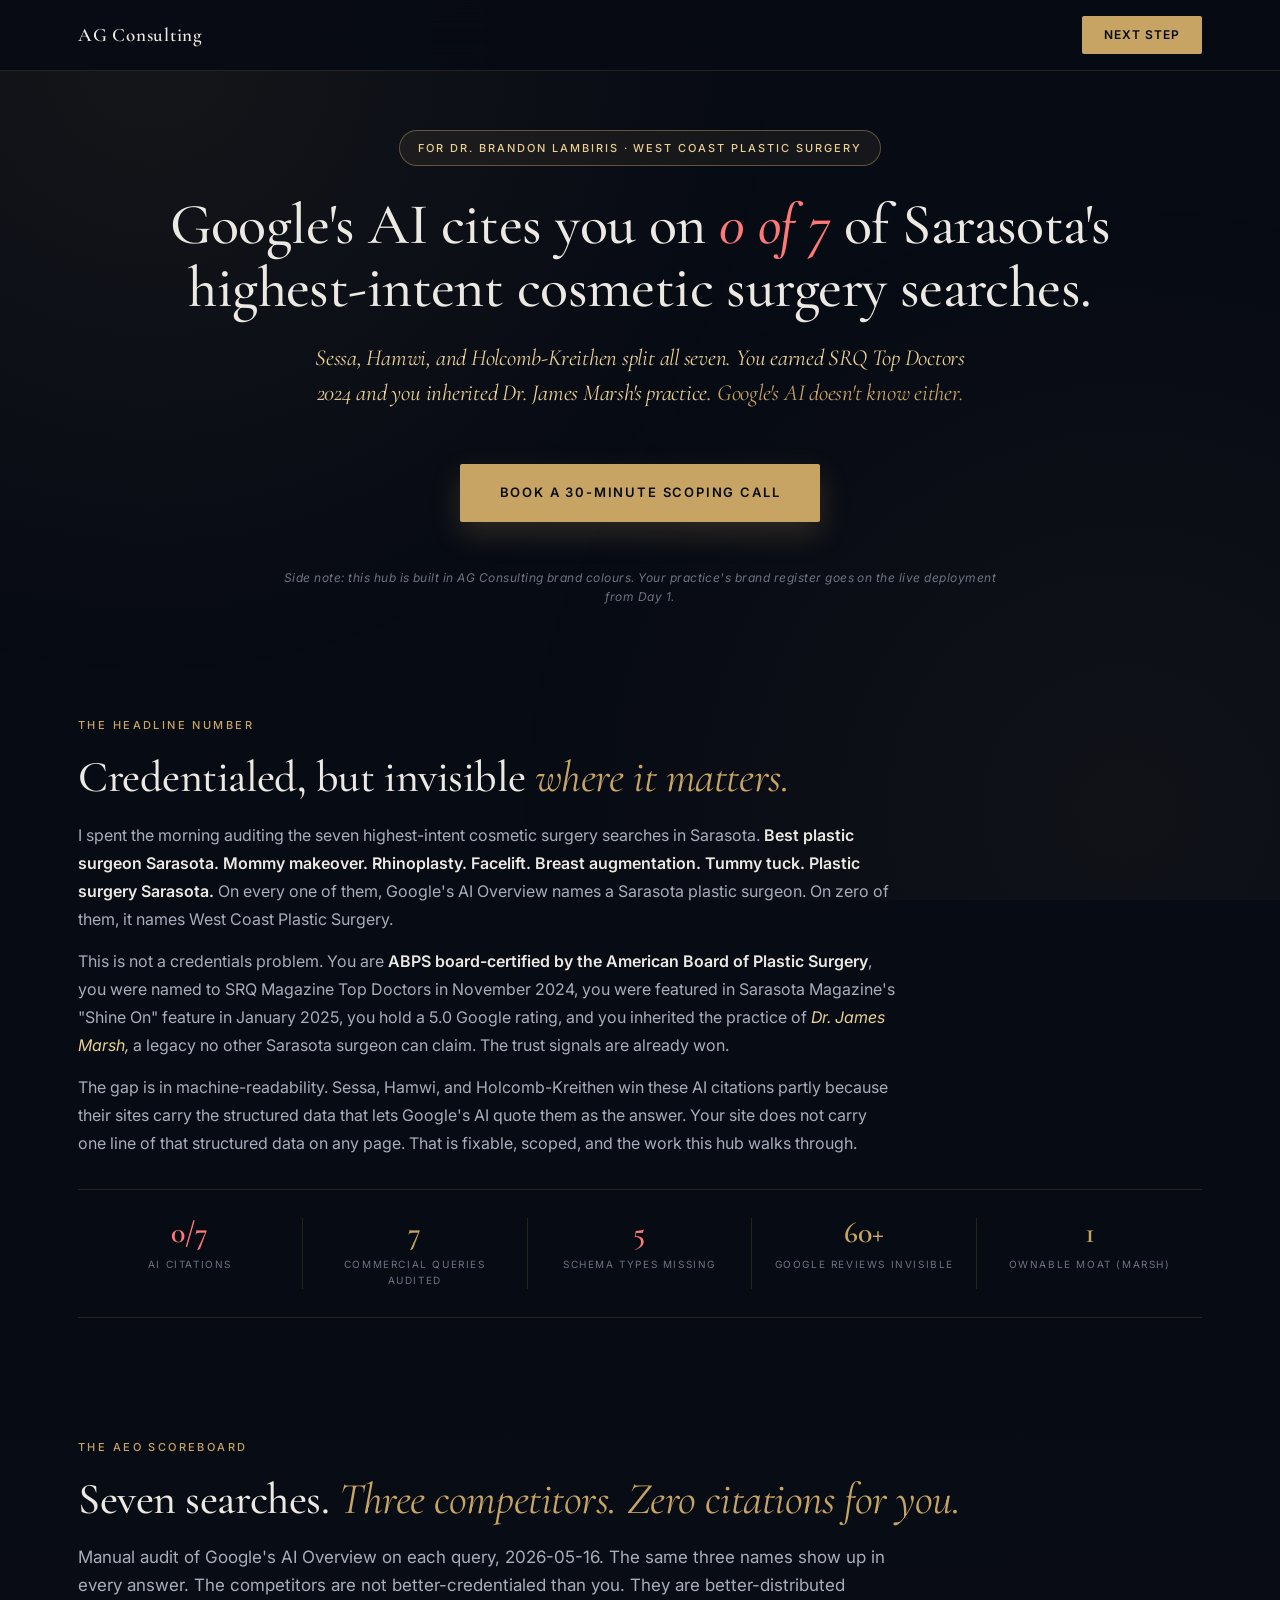
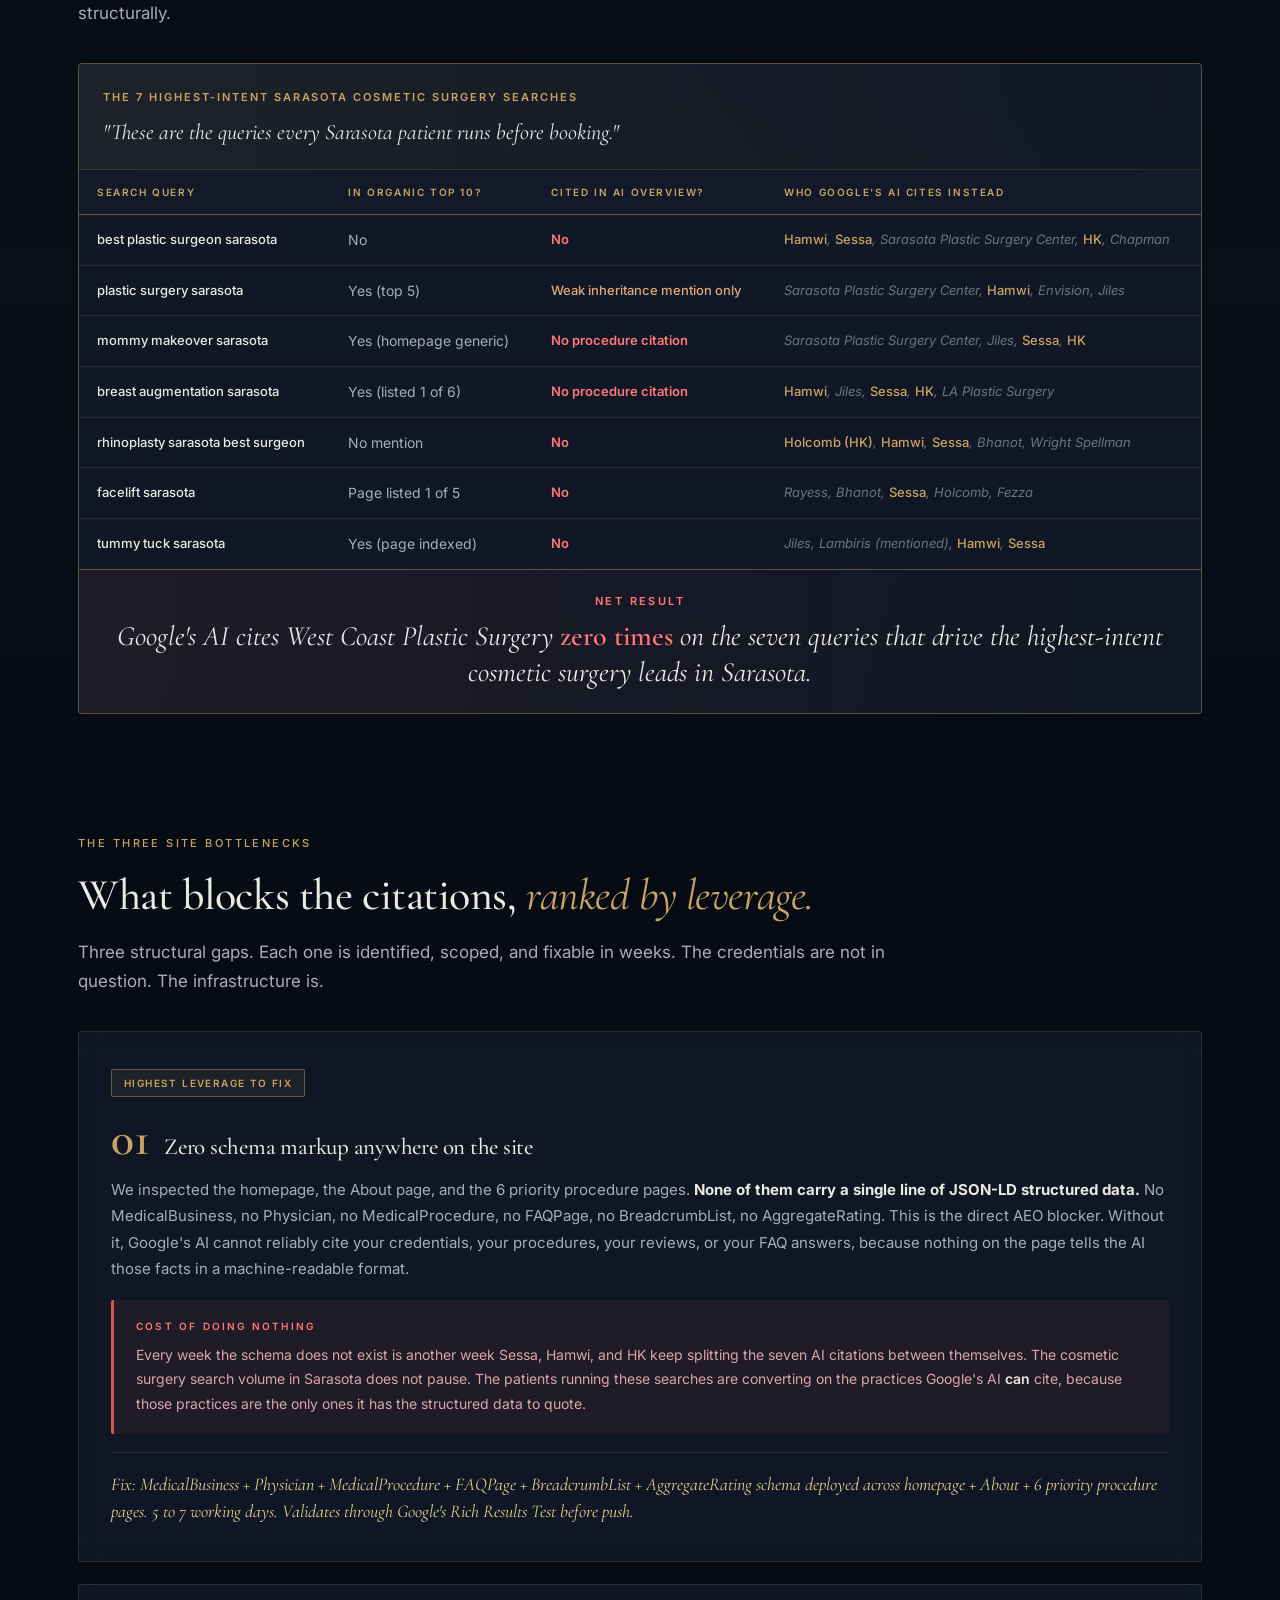
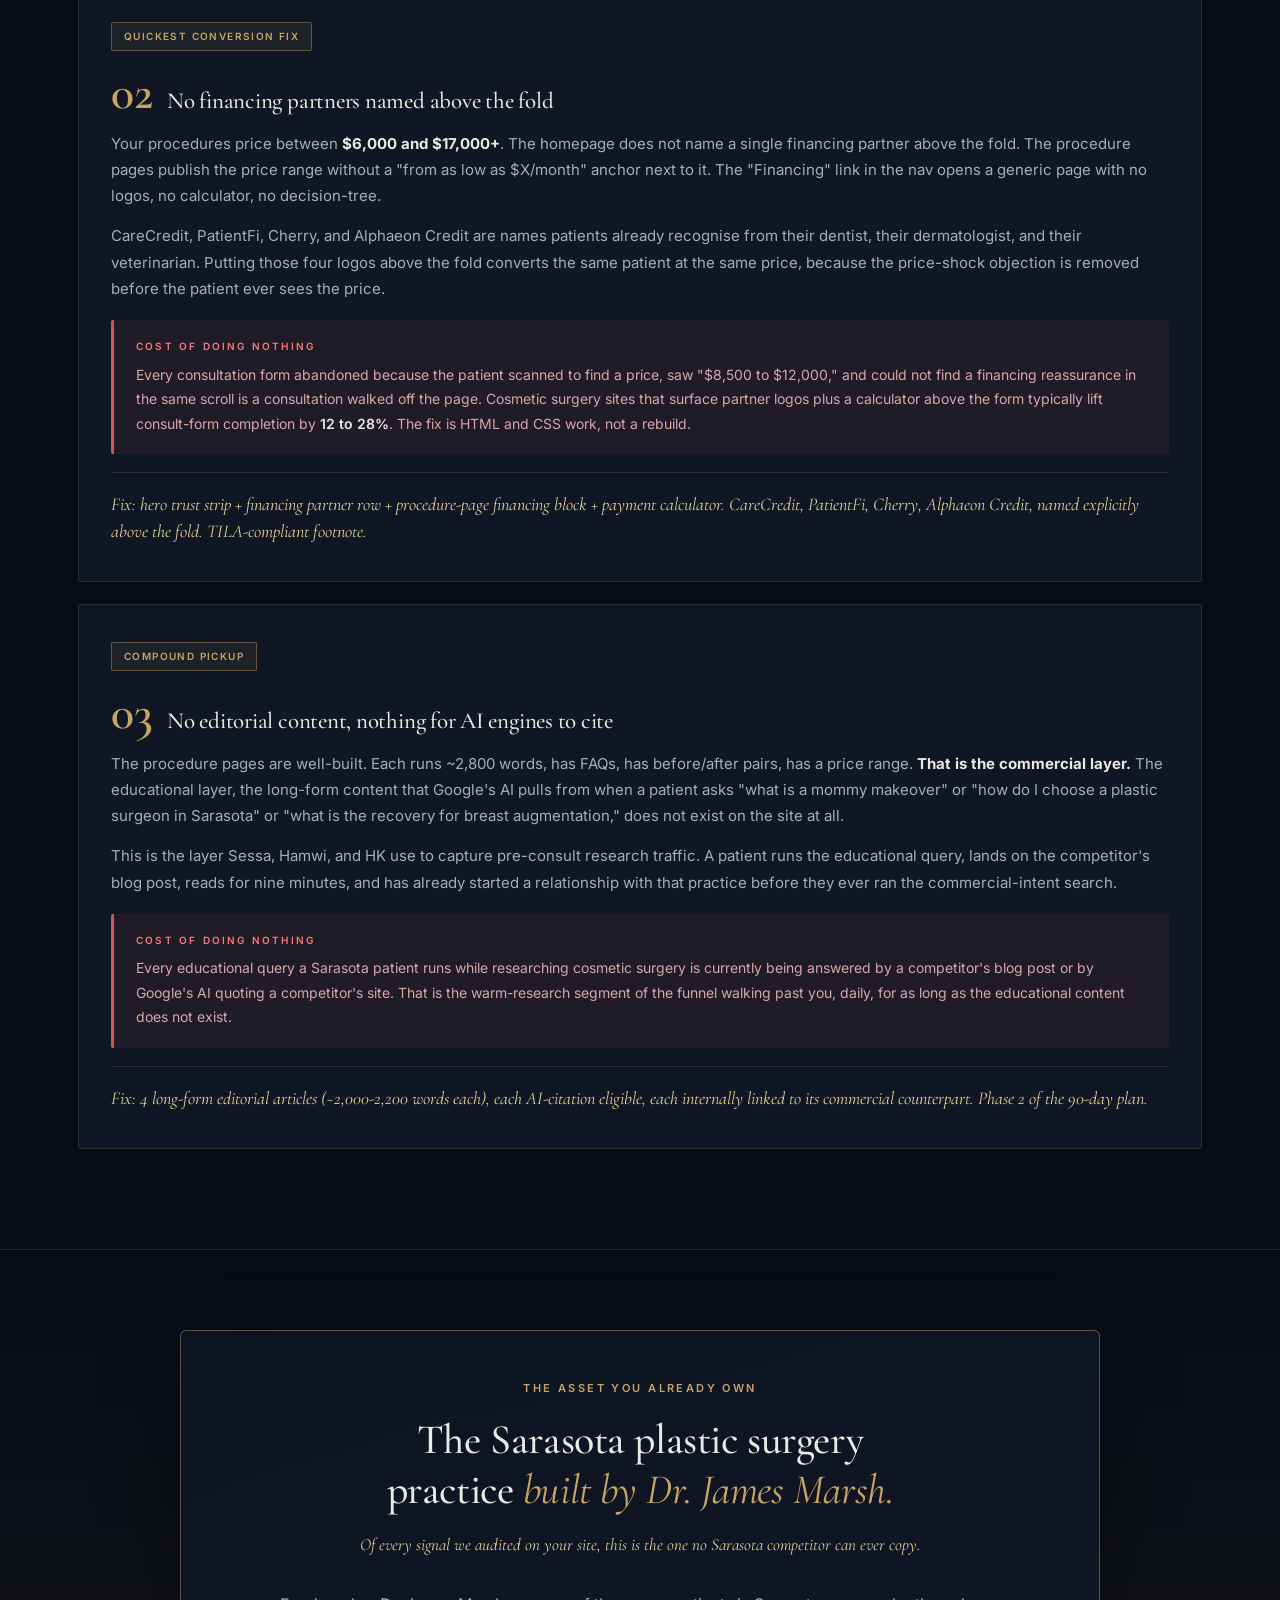
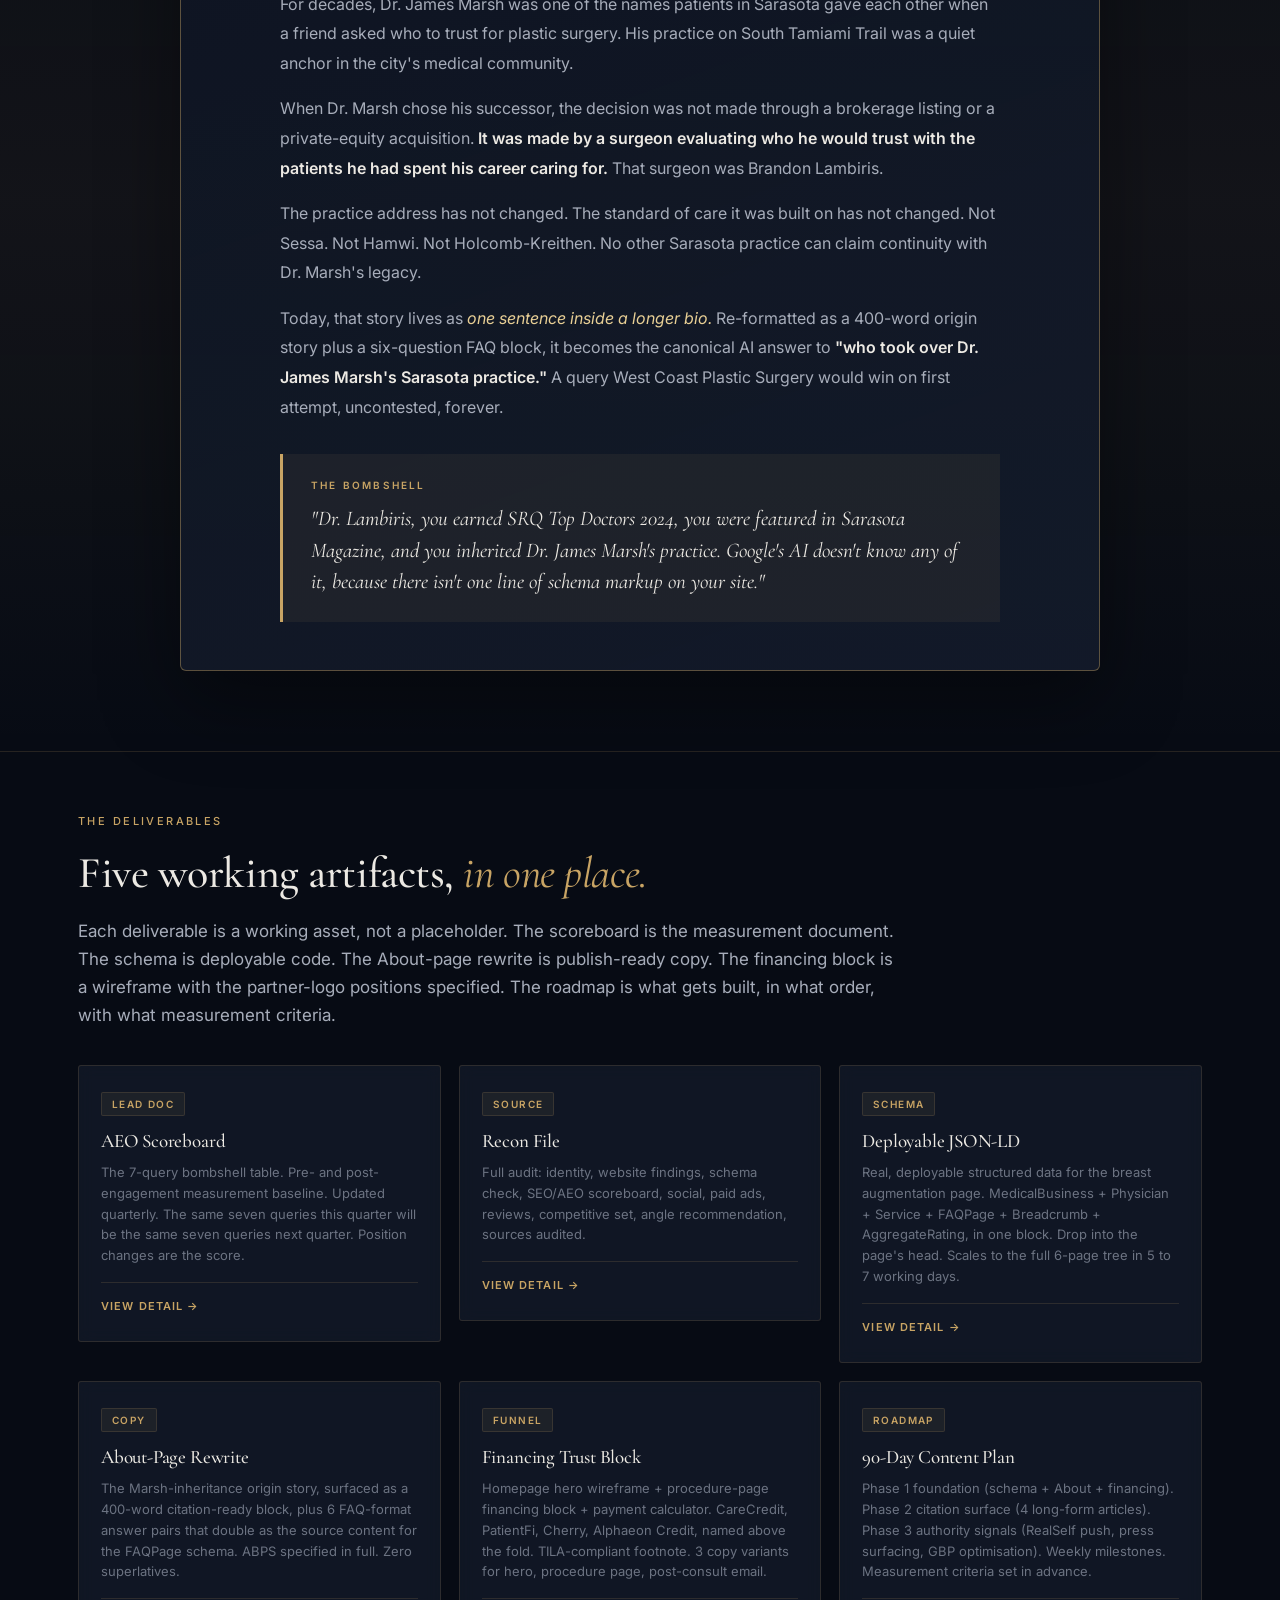
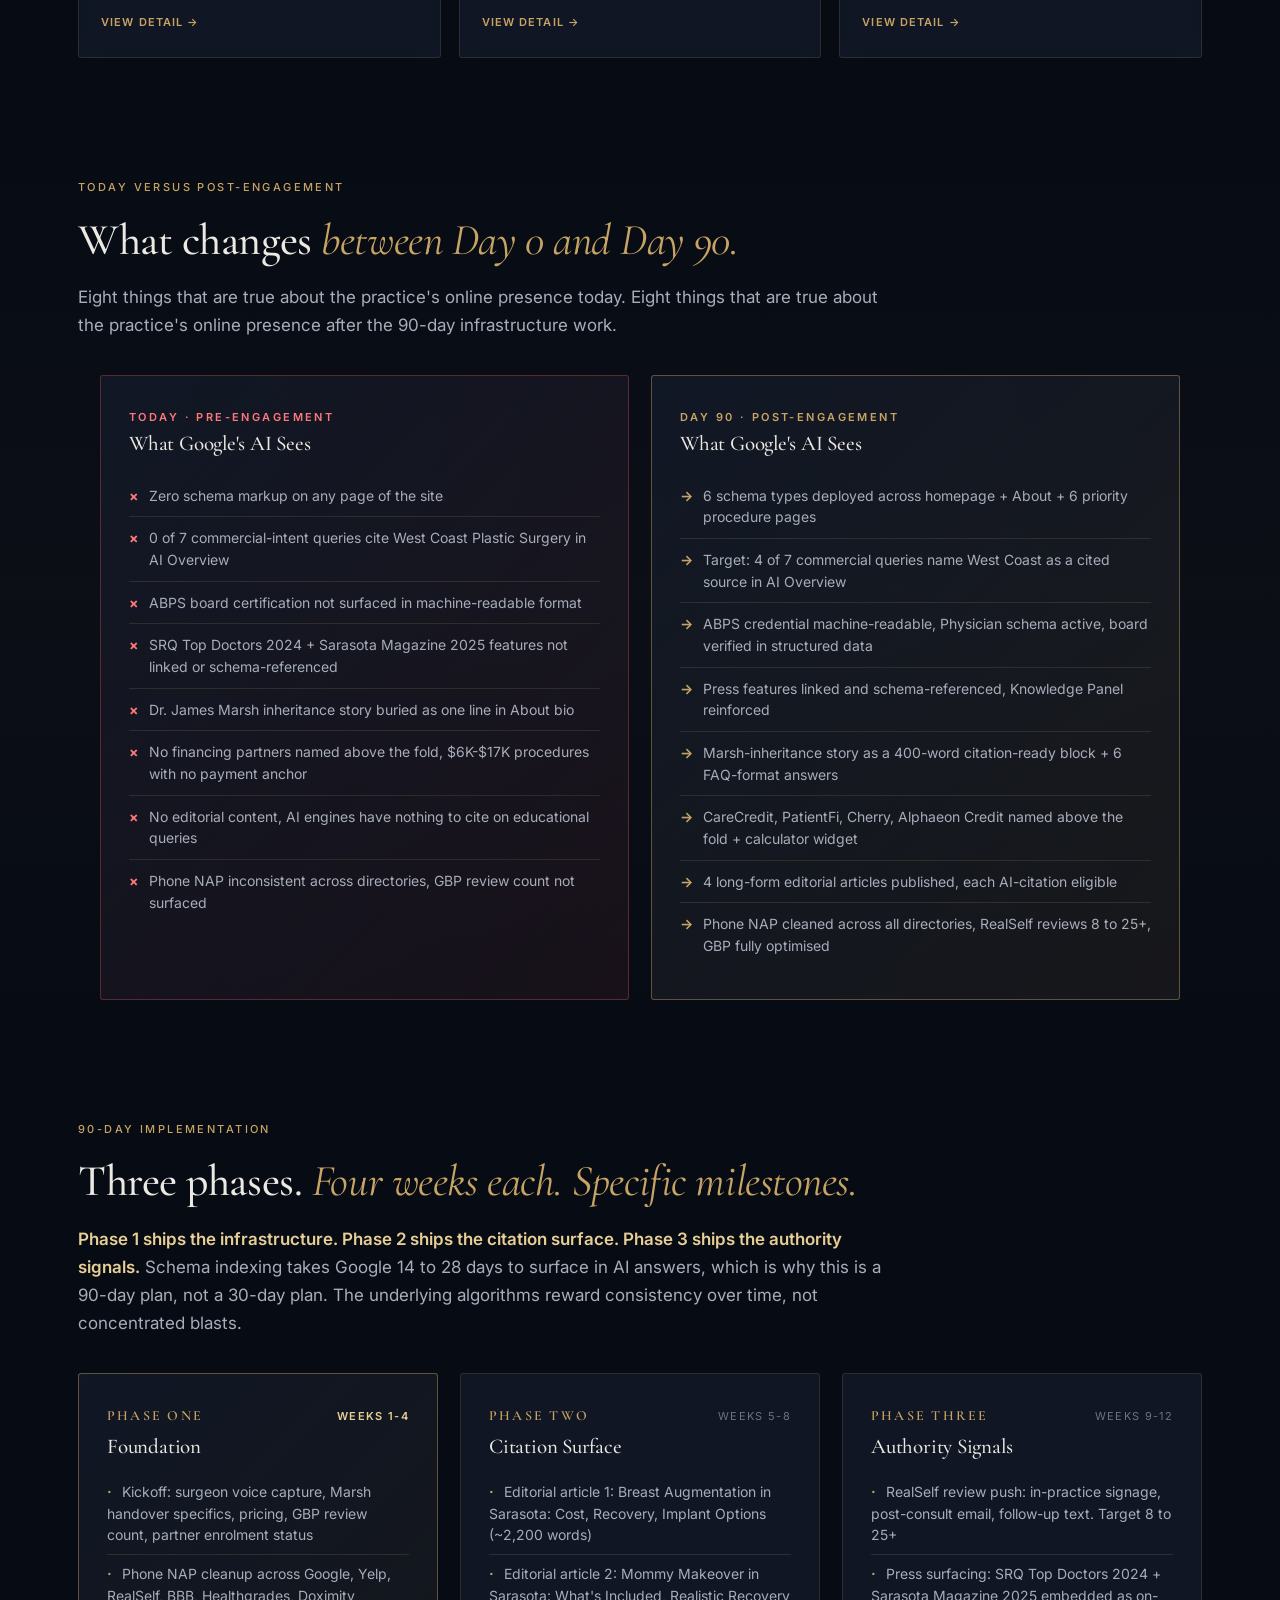
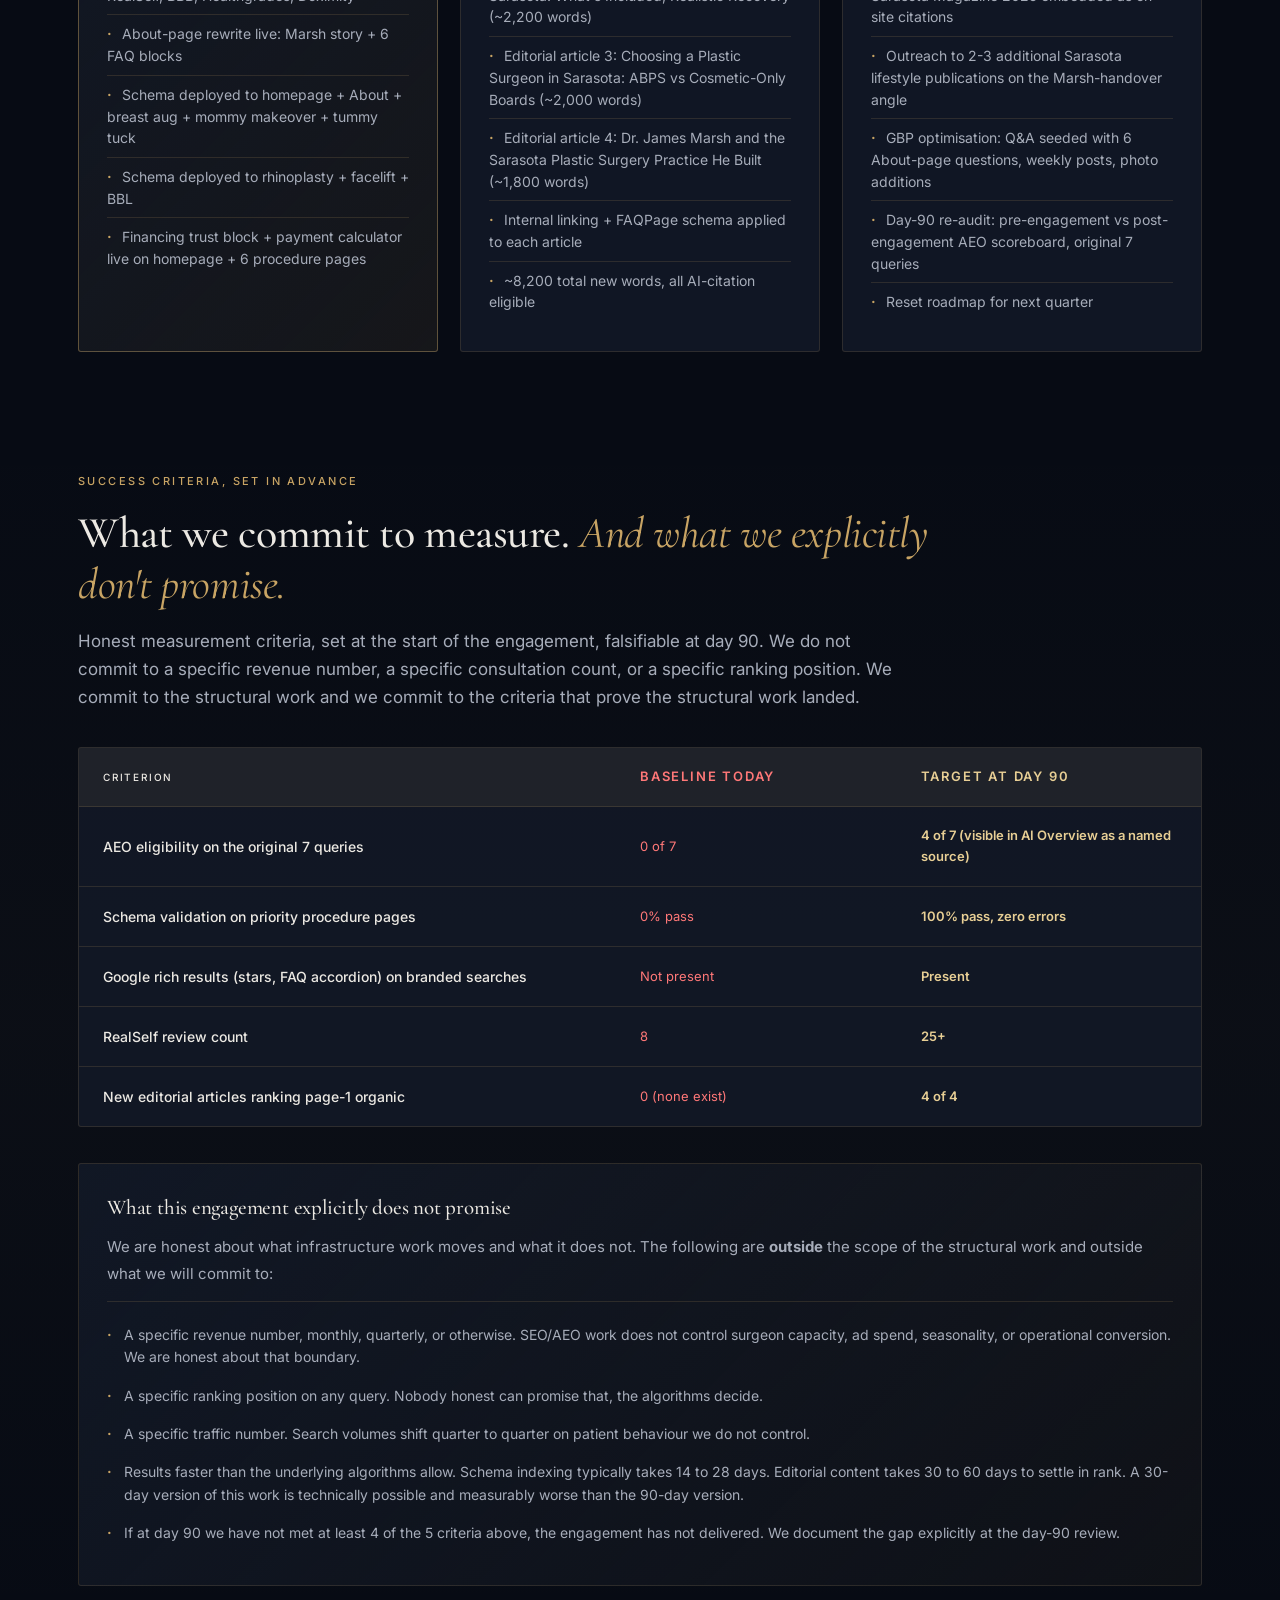
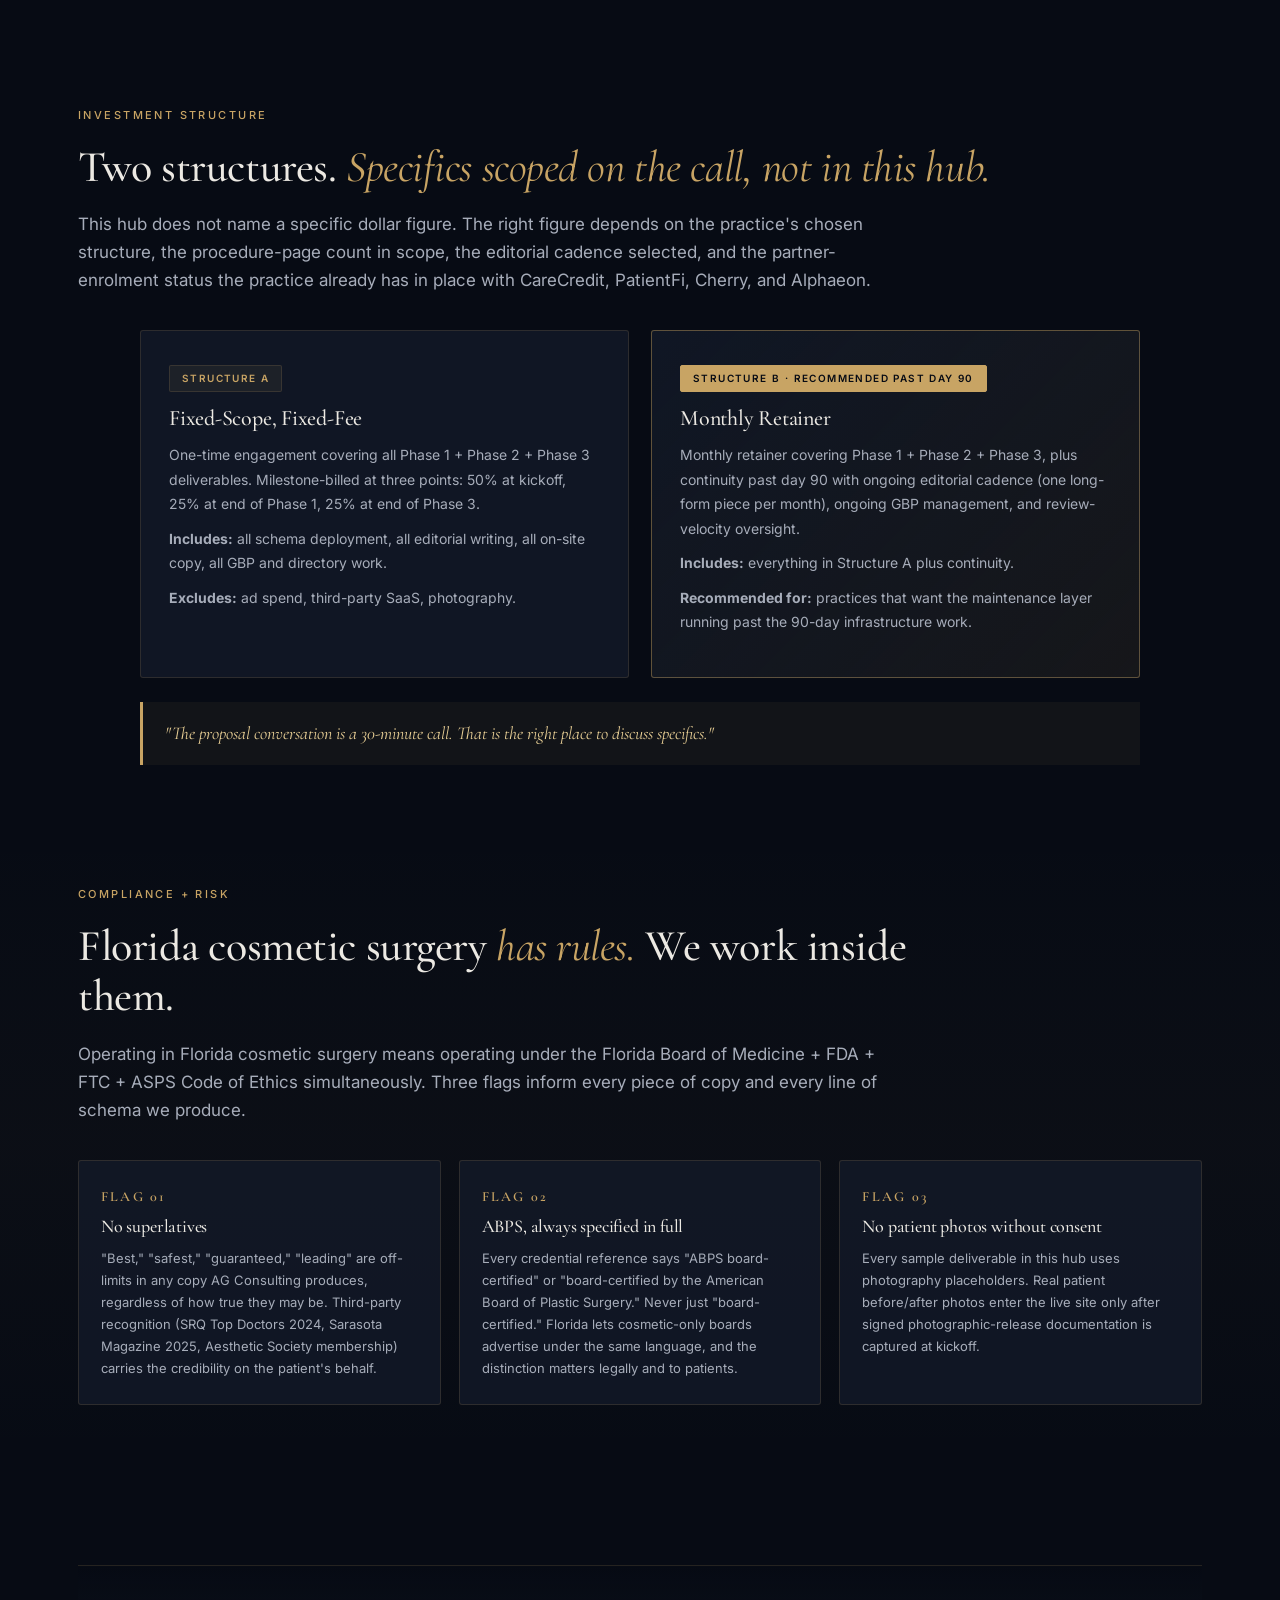
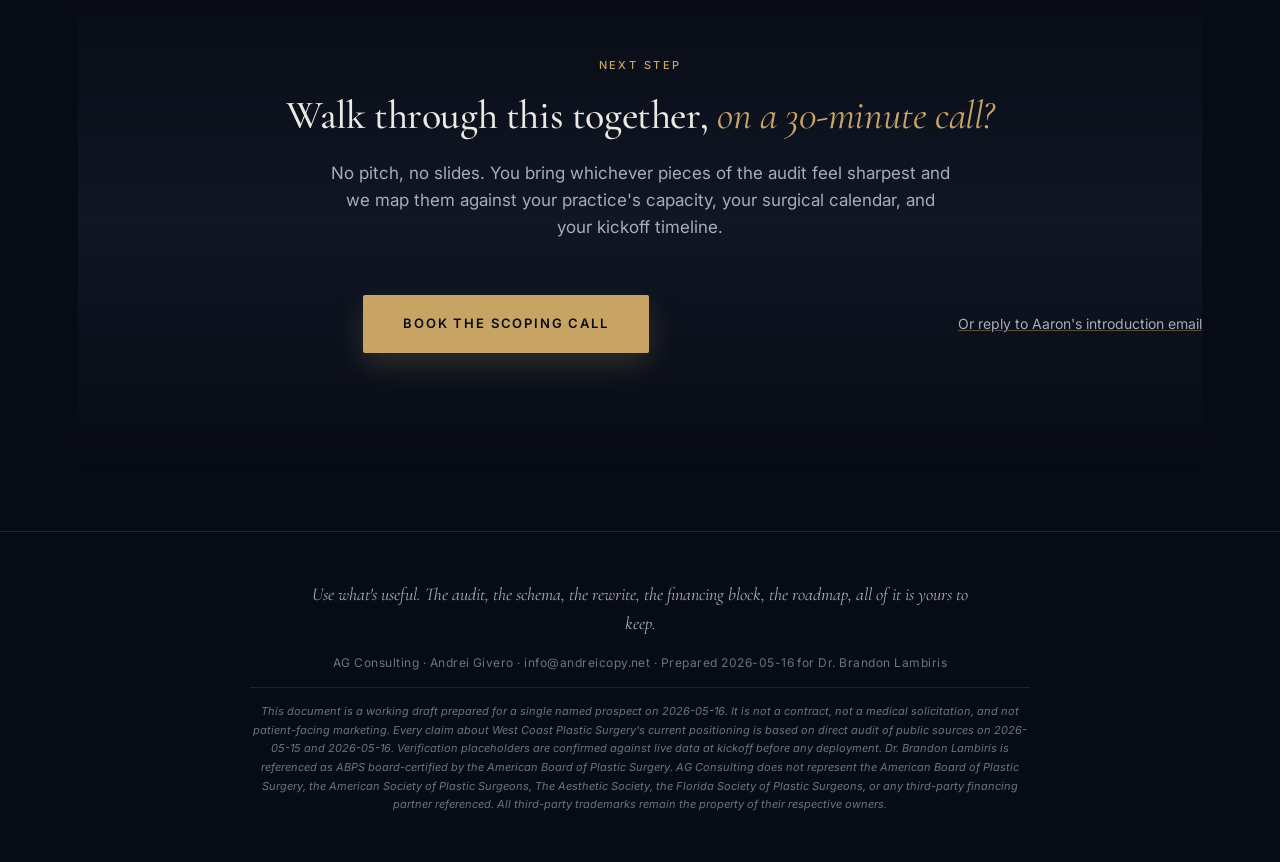
==== index.html @ 8f383182 "Deploy hub + docs + proof" ====
<!DOCTYPE html>
<html lang="en">
<head>
<meta charset="UTF-8">
<meta name="viewport" content="width=device-width, initial-scale=1.0">
<title>For Dr. Brandon Lambiris · West Coast Plastic Surgery · AEO Audit + 90-Day Plan · AG Consulting</title>
<meta name="description" content="Built for Dr. Brandon Lambiris, ABPS board-certified plastic surgeon, Sarasota FL. AEO scoreboard, schema sample, About-page rewrite, financing trust block, 90-day roadmap.">
<meta name="robots" content="noindex">
<meta property="og:title" content="AEO Audit + 90-Day Plan · For Dr. Brandon Lambiris">
<meta property="og:description" content="0 of 7 AI citations on Sarasota's highest-intent cosmetic surgery searches. The Marsh inheritance moat. Schema markup, financing trust block, citation-ready About page.">
<meta property="og:type" content="website">
<meta property="og:url" content="https://andrei170.github.io/west-coast-plastic-surgery-hub/">
<meta name="twitter:card" content="summary_large_image">
<link rel="icon" type="image/svg+xml" href="favicon.svg">
<script defer data-domain="andrei170.github.io" src="https://plausible.io/js/script.js"></script>
<link rel="preconnect" href="https://fonts.googleapis.com">
<link rel="preconnect" href="https://fonts.gstatic.com" crossorigin>
<link href="https://fonts.googleapis.com/css2?family=Cormorant+Garamond:wght@400;500;600;700&family=Inter:wght@300;400;500;600;700&display=swap" rel="stylesheet">
<style>
  *{margin:0;padding:0;box-sizing:border-box}
  :root{--bg-deep:#070b14;--bg-elev:#0e1422;--bg-card:rgba(20,28,44,0.7);--gold:#c8a464;--gold-bright:#e8cf95;--text-primary:#ece9e3;--text-secondary:#a7adba;--text-muted:#6c7382;--border:rgba(200,164,100,0.16);--border-strong:rgba(200,164,100,0.42);--accent-soft:rgba(200,164,100,0.08);--loss-red:#d65555;--loss-red-bright:#ff7878;--loss-soft:rgba(214,85,85,0.08);--loss-border:rgba(214,85,85,0.35);--win-green:#7ec495;--win-soft:rgba(126,196,149,0.07)}
  html{scroll-behavior:smooth}
  body{font-family:'Inter',-apple-system,sans-serif;background:var(--bg-deep);color:var(--text-primary);line-height:1.65;overflow-x:hidden}
  body::before{content:'';position:fixed;inset:0;background:radial-gradient(circle at 12% 6%,rgba(200,164,100,0.07),transparent 45%),radial-gradient(circle at 88% 90%,rgba(200,164,100,0.05),transparent 45%);pointer-events:none;z-index:0}
  .container{max-width:1180px;margin:0 auto;padding:0 28px;position:relative;z-index:1}
  .container-narrow{max-width:880px;margin:0 auto;padding:0 28px;position:relative;z-index:1}
  h1,h2,h3{font-family:'Cormorant Garamond',Georgia,serif;font-weight:500;letter-spacing:-0.01em;line-height:1.15}
  nav{position:fixed;top:0;left:0;right:0;padding:16px 0;background:rgba(7,11,20,0.88);backdrop-filter:blur(18px);border-bottom:1px solid var(--border);z-index:100}
  .nav-inner{display:flex;justify-content:space-between;align-items:center;max-width:1180px;margin:0 auto;padding:0 28px}
  .logo{font-family:'Cormorant Garamond',serif;font-size:19px;font-weight:600;letter-spacing:0.04em}
  .nav-cta{padding:9px 22px;background:var(--gold);color:var(--bg-deep);border-radius:2px;font-size:12px;font-weight:600;letter-spacing:0.08em;text-transform:uppercase;text-decoration:none;transition:all 0.3s ease}
  .nav-cta:hover{background:var(--gold-bright);transform:translateY(-1px)}
  .hero{padding:130px 0 50px;text-align:center}
  .eyebrow{display:inline-block;padding:8px 18px;background:var(--accent-soft);border:1px solid var(--border-strong);border-radius:100px;font-size:11px;font-weight:500;letter-spacing:0.18em;text-transform:uppercase;color:var(--gold-bright);margin-bottom:28px}
  .hero h1{font-size:clamp(34px,4.8vw,58px);line-height:1.08;margin-bottom:22px;color:var(--text-primary);max-width:980px;margin-left:auto;margin-right:auto;text-wrap:balance}
  .hero h1 strong{color:var(--loss-red-bright);font-weight:500;font-style:italic}
  .hero h2{font-size:clamp(18px,2.2vw,23px);font-weight:400;color:var(--gold-bright);margin-bottom:36px;font-style:italic;max-width:820px;margin-left:auto;margin-right:auto;text-wrap:balance;line-height:1.5}
  .hero h2 em{color:var(--gold);font-style:italic}
  .cta-primary{display:inline-block;margin:18px auto;padding:18px 40px;background:var(--gold);color:var(--bg-deep);border-radius:2px;font-size:13px;font-weight:600;letter-spacing:0.14em;text-transform:uppercase;text-decoration:none;transition:all 0.3s ease;box-shadow:0 12px 30px rgba(200,164,100,0.2)}
  .cta-primary:hover{background:var(--gold-bright);transform:translateY(-2px)}
  .brand-side-note{margin-top:28px;font-size:12px;color:var(--text-muted);font-style:italic;letter-spacing:0.04em;max-width:720px;margin-left:auto;margin-right:auto;line-height:1.6}
  section{padding:60px 0}
  .section-eyebrow{font-size:11px;font-weight:500;letter-spacing:0.22em;text-transform:uppercase;color:var(--gold);margin-bottom:18px}
  .section-title{font-size:clamp(28px,3.8vw,44px);margin-bottom:18px;max-width:920px}
  .section-title em{color:var(--gold);font-style:italic;font-weight:400}
  .section-sub{font-size:17px;color:var(--text-secondary);max-width:820px;margin-bottom:36px;line-height:1.65}
  .section-sub strong{color:var(--gold-bright);font-weight:600}
  .overview-prose p{font-size:16px;color:var(--text-secondary);max-width:820px;margin-bottom:14px;line-height:1.75}
  .overview-prose strong{color:var(--text-primary);font-weight:600}
  .overview-prose em{color:var(--gold-bright);font-style:italic}
  .stats-grid{display:grid;grid-template-columns:repeat(5,1fr);gap:0;border-top:1px solid var(--border);border-bottom:1px solid var(--border);padding:28px 0;margin-top:32px}
  .stat-item{text-align:center;padding:0 16px;border-right:1px solid var(--border)}
  .stat-item:last-child{border-right:0}
  .stat-num{font-family:'Cormorant Garamond',serif;font-size:30px;color:var(--gold);font-weight:600;line-height:1;margin-bottom:8px}
  .stat-num.loss{color:var(--loss-red-bright)}
  .stat-label{font-size:10px;letter-spacing:0.16em;text-transform:uppercase;color:var(--text-muted)}
  @media(max-width:880px){.stats-grid{grid-template-columns:repeat(2,1fr);gap:18px;border-bottom:0}.stat-item{border-right:0;border-bottom:1px solid var(--border);padding:16px 8px}.stat-num{font-size:26px}}
  .scoreboard-wrap{margin-top:36px;background:var(--bg-card);border:1px solid var(--border-strong);border-radius:4px;overflow:hidden}
  .scoreboard-wrap .sb-header{padding:18px 24px;background:linear-gradient(90deg,var(--accent-soft),transparent);border-bottom:1px solid var(--border)}
  .scoreboard-wrap .sb-header span{font-size:11px;letter-spacing:0.18em;text-transform:uppercase;color:var(--gold);font-weight:600}
  .scoreboard-wrap .sb-header .sb-headline{font-family:'Cormorant Garamond',serif;font-size:22px;color:var(--text-primary);margin-top:6px;font-style:italic}
  table.scoreboard{width:100%;border-collapse:collapse;font-size:14px}
  table.scoreboard th{background:rgba(20,28,44,0.6);padding:14px 18px;text-align:left;font-size:10px;font-weight:600;letter-spacing:0.16em;text-transform:uppercase;color:var(--gold);border-bottom:1px solid var(--border-strong)}
  table.scoreboard td{padding:14px 18px;border-bottom:1px solid var(--border);color:var(--text-secondary);vertical-align:top;line-height:1.55}
  table.scoreboard tr:last-child td{border-bottom:0}
  table.scoreboard tr:hover td{background:rgba(200,164,100,0.03)}
  table.scoreboard td.query{color:var(--text-primary);font-weight:500;font-family:'Inter',monospace;font-size:13px}
  table.scoreboard td.loss{color:var(--loss-red-bright);font-weight:600;font-size:13px}
  table.scoreboard td.weak{color:#e0a87a;font-weight:500;font-size:13px}
  table.scoreboard td.winners{color:var(--text-muted);font-style:italic;font-size:13px}
  table.scoreboard td.winners span{color:var(--gold);font-style:normal;font-weight:500}
  .scoreboard-net{padding:22px 24px;border-top:1px solid var(--border-strong);background:linear-gradient(90deg,var(--loss-soft),transparent);text-align:center}
  .scoreboard-net .net-label{display:block;font-size:11px;letter-spacing:0.22em;text-transform:uppercase;color:var(--loss-red-bright);font-weight:600;margin-bottom:8px}
  .scoreboard-net .net-headline{font-family:'Cormorant Garamond',serif;font-size:28px;color:var(--text-primary);font-style:italic;line-height:1.3}
  .scoreboard-net .net-headline strong{color:var(--loss-red-bright);font-weight:600;font-style:normal}
  @media(max-width:760px){table.scoreboard{font-size:12px}table.scoreboard th,table.scoreboard td{padding:10px 10px}}
  .bot-grid{display:grid;grid-template-columns:1fr;gap:22px;margin-top:32px}
  .bot-card{padding:36px 32px;background:var(--bg-card);border:1px solid var(--border);border-radius:3px;backdrop-filter:blur(12px)}
  .bot-card .impact-tag{display:inline-block;padding:5px 12px;background:var(--accent-soft);border:1px solid var(--border-strong);border-radius:2px;font-size:10px;font-weight:600;letter-spacing:0.14em;text-transform:uppercase;color:var(--gold);margin-bottom:18px}
  .bot-card .num{font-family:'Cormorant Garamond',serif;font-size:48px;color:var(--gold);font-weight:600;line-height:1;display:inline-block;margin-right:14px;vertical-align:baseline}
  .bot-card h3{font-size:23px;color:var(--text-primary);display:inline-block;vertical-align:baseline;max-width:calc(100% - 70px)}
  .bot-card p{color:var(--text-secondary);font-size:15px;line-height:1.75;margin-top:14px;margin-bottom:14px}
  .bot-card p strong{color:var(--text-primary)}
  .bot-card p em{color:var(--gold-bright);font-style:italic}
  .cost-callout{margin-top:18px;padding:18px 22px;background:var(--loss-soft);border-left:3px solid var(--loss-red);border-radius:2px;line-height:1.65}
  .cost-callout .cost-label{display:block;font-size:10px;letter-spacing:0.22em;text-transform:uppercase;color:var(--loss-red-bright);margin-bottom:8px;font-weight:600}
  .cost-callout p{color:#d8a8a8;font-size:14px;margin:0;line-height:1.75}
  .cost-callout strong{color:var(--loss-red-bright);font-weight:600}
  .bot-card .impact{margin-top:18px;padding-top:18px;border-top:1px solid var(--border);font-family:'Cormorant Garamond',serif;font-size:18px;color:var(--gold-bright);font-style:italic;line-height:1.5}
  .moat-section{padding:80px 0;background:linear-gradient(180deg,transparent,rgba(200,164,100,0.04) 30%,rgba(200,164,100,0.06) 50%,rgba(200,164,100,0.04) 70%,transparent);border-top:1px solid var(--border);border-bottom:1px solid var(--border);margin-top:40px}
  .moat-frame{max-width:920px;margin:0 auto;padding:48px 44px;background:linear-gradient(160deg,rgba(14,20,34,0.92),rgba(20,28,44,0.85));border:1px solid var(--border-strong);border-radius:6px;box-shadow:0 30px 80px rgba(0,0,0,0.4);text-align:center}
  .moat-frame .moat-eyebrow{font-size:11px;letter-spacing:0.22em;text-transform:uppercase;color:var(--gold);font-weight:600;margin-bottom:18px}
  .moat-frame h2{font-size:clamp(28px,4vw,42px);color:var(--text-primary);line-height:1.18;margin-bottom:18px;text-wrap:balance}
  .moat-frame h2 em{color:var(--gold);font-style:italic;font-weight:400}
  .moat-frame .moat-sub{font-size:17px;color:var(--gold-bright);font-style:italic;font-family:'Cormorant Garamond',serif;line-height:1.5;margin-bottom:32px;max-width:680px;margin-left:auto;margin-right:auto}
  .moat-frame .moat-body{text-align:left;max-width:720px;margin:0 auto}
  .moat-frame .moat-body p{color:var(--text-secondary);font-size:16px;line-height:1.85;margin-bottom:16px}
  .moat-frame .moat-body p strong{color:var(--text-primary);font-weight:600}
  .moat-frame .moat-body p em{color:var(--gold-bright);font-style:italic}
  .moat-quote{margin-top:32px;padding:24px 28px;background:rgba(200,164,100,0.07);border-left:3px solid var(--gold);text-align:left;font-family:'Cormorant Garamond',serif;font-size:21px;color:var(--text-primary);font-style:italic;line-height:1.5;max-width:720px;margin-left:auto;margin-right:auto}
  .moat-quote .quote-label{display:block;font-family:'Inter',sans-serif;font-size:10px;letter-spacing:0.22em;text-transform:uppercase;color:var(--gold);font-weight:600;font-style:normal;margin-bottom:10px}
  .deliverables-grid{display:grid;grid-template-columns:repeat(3,1fr);gap:18px;margin-top:32px;align-items:start;grid-auto-rows:min-content}
  @media(max-width:900px){.deliverables-grid{grid-template-columns:repeat(2,1fr)}}
  @media(max-width:600px){.deliverables-grid{grid-template-columns:1fr}}
  .del-card{padding:26px 22px;background:var(--bg-card);border:1px solid var(--border);border-radius:3px;backdrop-filter:blur(8px);transition:all 0.3s ease;display:flex;flex-direction:column}
  .del-card:hover{border-color:var(--border-strong);transform:translateY(-2px)}
  .del-card .tag{display:inline-block;padding:3px 10px;background:var(--accent-soft);border:1px solid var(--border);border-radius:2px;font-size:10px;font-weight:600;letter-spacing:0.14em;text-transform:uppercase;color:var(--gold);margin-bottom:14px;align-self:flex-start}
  .del-card h3{font-size:19px;margin-bottom:10px;color:var(--text-primary);font-weight:500}
  .del-card p{color:var(--text-muted);font-size:13px;line-height:1.6;margin-bottom:16px;flex-grow:1}
  .del-card a{color:var(--gold);font-size:11px;font-weight:600;letter-spacing:0.1em;text-transform:uppercase;text-decoration:none;border-top:1px solid var(--border);padding-top:14px;margin-top:auto}
  .del-card a:hover{color:var(--gold-bright)}
  .comparison-grid{display:grid;grid-template-columns:1fr 1fr;gap:22px;margin-top:32px;max-width:1080px;margin-left:auto;margin-right:auto}
  @media(max-width:760px){.comparison-grid{grid-template-columns:1fr}}
  .comp-col{padding:32px 28px;background:var(--bg-card);border:1px solid var(--border);border-radius:3px}
  .comp-col.now{border-color:var(--loss-border);background:linear-gradient(135deg,var(--bg-card),var(--loss-soft))}
  .comp-col.future{border-color:var(--border-strong);background:linear-gradient(135deg,var(--bg-card),var(--accent-soft))}
  .comp-col .comp-label{display:block;font-size:11px;letter-spacing:0.22em;text-transform:uppercase;color:var(--gold);margin-bottom:6px;font-weight:600}
  .comp-col.now .comp-label{color:var(--loss-red-bright)}
  .comp-col h3{font-size:21px;margin-bottom:18px;color:var(--text-primary)}
  .comp-col ul{list-style:none;padding:0;margin:0}
  .comp-col li{padding:10px 0;color:var(--text-secondary);font-size:14px;border-bottom:1px solid var(--border);line-height:1.55;display:flex;gap:10px}
  .comp-col li:last-child{border-bottom:0}
  .comp-col.now li::before{content:"\00D7";color:var(--loss-red-bright);font-weight:bold;flex-shrink:0}
  .comp-col.future li::before{content:"\2192";color:var(--gold);font-weight:bold;flex-shrink:0}
  .phases-grid{display:grid;grid-template-columns:repeat(3,1fr);gap:22px;margin-top:32px}
  @media(max-width:880px){.phases-grid{grid-template-columns:1fr}}
  .phase-card{padding:30px 28px;background:var(--bg-card);border:1px solid var(--border);border-radius:3px;display:flex;flex-direction:column}
  .phase-card.first{border-color:var(--border-strong);background:linear-gradient(135deg,var(--bg-card),var(--accent-soft))}
  .phase-card .phase-meta{display:flex;justify-content:space-between;align-items:baseline;margin-bottom:8px}
  .phase-card .phase-name{font-family:'Cormorant Garamond',serif;font-size:14px;color:var(--gold);text-transform:uppercase;letter-spacing:0.16em;font-weight:600}
  .phase-card .phase-weeks{font-size:11px;color:var(--text-muted);letter-spacing:0.12em;text-transform:uppercase}
  .phase-card.first .phase-weeks{color:var(--gold-bright);font-weight:600}
  .phase-card h3{font-size:21px;margin-bottom:14px;color:var(--text-primary)}
  .phase-card ul{list-style:none;padding:0;margin:0;flex-grow:1}
  .phase-card li{padding:8px 0;color:var(--text-secondary);font-size:14px;border-bottom:1px solid var(--border);line-height:1.55}
  .phase-card li:last-child{border-bottom:0}
  .phase-card li::before{content:"\00B7";color:var(--gold);margin-right:10px;font-weight:bold}
  .success-grid{display:grid;grid-template-columns:1fr;gap:0;margin-top:32px;background:var(--bg-card);border:1px solid var(--border);border-radius:3px;overflow:hidden}
  .success-row{display:grid;grid-template-columns:2fr 1fr 1fr;gap:24px;padding:18px 24px;border-bottom:1px solid var(--border);align-items:center;font-size:14px}
  .success-row.header{background:var(--accent-soft);font-size:10px;font-weight:600;letter-spacing:0.18em;text-transform:uppercase;color:var(--gold)}
  .success-row:last-child{border-bottom:0}
  .success-row .crit{color:var(--text-primary);font-weight:500}
  .success-row .baseline{color:var(--loss-red-bright);font-size:13px}
  .success-row .target{color:var(--gold-bright);font-weight:600;font-size:13px}
  @media(max-width:760px){.success-row{grid-template-columns:1fr;gap:6px;padding:14px 18px}.success-row .crit{font-size:13px}.success-row.header{display:none}}
  .integrity-block{margin-top:36px;padding:32px 28px;background:linear-gradient(135deg,var(--bg-card),rgba(200,164,100,0.04));border:1px solid var(--border);border-radius:3px}
  .integrity-block h3{font-size:21px;margin-bottom:14px;color:var(--text-primary)}
  .integrity-block p{color:var(--text-secondary);font-size:15px;line-height:1.75;margin-bottom:12px}
  .integrity-block ul{list-style:none;padding:0;margin:14px 0 0;border-top:1px solid var(--border);padding-top:14px}
  .integrity-block li{padding:8px 0;color:var(--text-secondary);font-size:14px;line-height:1.6;display:flex;gap:12px}
  .integrity-block li::before{content:"\00B7";color:var(--gold);font-weight:bold;flex-shrink:0}
  .invest-grid{display:grid;grid-template-columns:1fr 1fr;gap:22px;margin-top:32px;max-width:1000px;margin-left:auto;margin-right:auto}
  @media(max-width:760px){.invest-grid{grid-template-columns:1fr}}
  .invest-card{padding:32px 28px;background:var(--bg-card);border:1px solid var(--border);border-radius:3px}
  .invest-card.recommended{border-color:var(--border-strong);background:linear-gradient(135deg,var(--bg-card),var(--accent-soft))}
  .invest-card .invest-tag{display:inline-block;padding:4px 12px;background:var(--accent-soft);border:1px solid var(--border);border-radius:2px;font-size:10px;font-weight:600;letter-spacing:0.14em;text-transform:uppercase;color:var(--gold);margin-bottom:14px}
  .invest-card.recommended .invest-tag{background:var(--gold);color:var(--bg-deep);border-color:var(--gold)}
  .invest-card h3{font-size:22px;margin-bottom:12px;color:var(--text-primary)}
  .invest-card p{color:var(--text-secondary);font-size:14px;line-height:1.75;margin-bottom:10px}
  .invest-defer{margin-top:24px;padding:18px 22px;background:rgba(200,164,100,0.06);border-left:3px solid var(--gold);font-size:14px;color:var(--gold-bright);font-style:italic;font-family:'Cormorant Garamond',serif;font-size:18px;line-height:1.5;max-width:1000px;margin-left:auto;margin-right:auto;margin-top:24px}
  .compliance-grid{display:grid;grid-template-columns:repeat(3,1fr);gap:18px;margin-top:32px}
  @media(max-width:760px){.compliance-grid{grid-template-columns:1fr}}
  .comp-card{padding:24px 22px;background:var(--bg-card);border:1px solid var(--border);border-radius:3px}
  .comp-card .comp-num{font-family:'Cormorant Garamond',serif;font-size:14px;color:var(--gold);text-transform:uppercase;letter-spacing:0.16em;font-weight:600;margin-bottom:8px}
  .comp-card h3{font-size:18px;margin-bottom:10px;color:var(--text-primary)}
  .comp-card p{color:var(--text-secondary);font-size:13px;line-height:1.7}
  .cta-section{text-align:center;padding:90px 0 100px;background:linear-gradient(180deg,transparent,rgba(20,28,44,0.7),transparent);margin-top:40px;border-top:1px solid var(--border)}
  .cta-section h2{margin-bottom:22px;max-width:780px;margin-left:auto;margin-right:auto;font-size:clamp(28px,3.6vw,40px)}
  .cta-section h2 em{color:var(--gold);font-style:italic;font-weight:400}
  .cta-section p{color:var(--text-secondary);font-size:17px;max-width:620px;margin:0 auto 36px;line-height:1.6}
  .cta-buttons{display:flex;justify-content:center;gap:24px;flex-wrap:wrap;align-items:center}
  .cta-secondary-link{color:var(--text-secondary);font-size:14px;text-decoration:underline;text-decoration-color:var(--border-strong)}
  .cta-secondary-link:hover{color:var(--gold)}
  footer{padding:48px 0;border-top:1px solid var(--border);text-align:center;color:var(--text-muted);font-size:13px}
  footer .signoff{font-family:'Cormorant Garamond',serif;font-size:18px;font-style:italic;color:var(--text-secondary);margin-bottom:14px;max-width:680px;margin-left:auto;margin-right:auto}
  footer .meta{font-size:12px;color:var(--text-muted);letter-spacing:0.04em;margin-bottom:14px}
  footer .disclaimer{font-size:11px;color:var(--text-muted);font-style:italic;max-width:780px;margin:14px auto 0;line-height:1.7;padding-top:14px;border-top:1px solid var(--border)}
</style>
</head>
<body>
<nav>
<div class="nav-inner">
<div class="logo">AG Consulting</div>
<a href="#book" class="nav-cta">Next Step</a>
</div>
</nav>

<section class="hero">
<div class="container">
<div class="eyebrow">For Dr. Brandon Lambiris · West Coast Plastic Surgery</div>
<h1>Google's AI cites you on <strong>0 of 7</strong> of Sarasota's highest-intent cosmetic surgery searches.</h1>
<h2>Sessa, Hamwi, and Holcomb-Kreithen split all seven. You earned SRQ Top Doctors 2024 and you inherited Dr. James Marsh's practice. <em>Google's AI doesn't know either.</em></h2>
<a href="#book" class="cta-primary">Book A 30-Minute Scoping Call</a>
<p class="brand-side-note">Side note: this hub is built in AG Consulting brand colours. Your practice's brand register goes on the live deployment from Day 1.</p>
</div>
</section>

<section>
<div class="container">
<div class="section-eyebrow">The Headline Number</div>
<h2 class="section-title">Credentialed, but invisible <em>where it matters.</em></h2>
<div class="overview-prose">
<p>I spent the morning auditing the seven highest-intent cosmetic surgery searches in Sarasota. <strong>Best plastic surgeon Sarasota. Mommy makeover. Rhinoplasty. Facelift. Breast augmentation. Tummy tuck. Plastic surgery Sarasota.</strong> On every one of them, Google's AI Overview names a Sarasota plastic surgeon. On zero of them, it names West Coast Plastic Surgery.</p>
<p>This is not a credentials problem. You are <strong>ABPS board-certified by the American Board of Plastic Surgery</strong>, you were named to SRQ Magazine Top Doctors in November 2024, you were featured in Sarasota Magazine's "Shine On" feature in January 2025, you hold a 5.0 Google rating, and you inherited the practice of <em>Dr. James Marsh,</em> a legacy no other Sarasota surgeon can claim. The trust signals are already won.</p>
<p>The gap is in machine-readability. Sessa, Hamwi, and Holcomb-Kreithen win these AI citations partly because their sites carry the structured data that lets Google's AI quote them as the answer. Your site does not carry one line of that structured data on any page. That is fixable, scoped, and the work this hub walks through.</p>
</div>
<div class="stats-grid">
<div class="stat-item"><div class="stat-num loss">0/7</div><div class="stat-label">AI Citations</div></div>
<div class="stat-item"><div class="stat-num">7</div><div class="stat-label">Commercial Queries Audited</div></div>
<div class="stat-item"><div class="stat-num loss">5</div><div class="stat-label">Schema Types Missing</div></div>
<div class="stat-item"><div class="stat-num">60+</div><div class="stat-label">Google Reviews Invisible</div></div>
<div class="stat-item"><div class="stat-num">1</div><div class="stat-label">Ownable Moat (Marsh)</div></div>
</div>
</div>
</section>

<section style="background:linear-gradient(180deg,transparent,rgba(200,164,100,0.025) 50%,transparent)">
<div class="container">
<div class="section-eyebrow">The AEO Scoreboard</div>
<h2 class="section-title">Seven searches. <em>Three competitors. Zero citations for you.</em></h2>
<p class="section-sub">Manual audit of Google's AI Overview on each query, 2026-05-16. The same three names show up in every answer. The competitors are not better-credentialed than you. They are better-distributed structurally.</p>

<div class="scoreboard-wrap">
<div class="sb-header">
<span>The 7 Highest-Intent Sarasota Cosmetic Surgery Searches</span>
<div class="sb-headline">"These are the queries every Sarasota patient runs before booking."</div>
</div>
<table class="scoreboard">
<thead>
<tr><th>Search Query</th><th>In Organic Top 10?</th><th>Cited in AI Overview?</th><th>Who Google's AI Cites Instead</th></tr>
</thead>
<tbody>
<tr><td class="query">best plastic surgeon sarasota</td><td>No</td><td class="loss">No</td><td class="winners"><span>Hamwi</span>, <span>Sessa</span>, Sarasota Plastic Surgery Center, <span>HK</span>, Chapman</td></tr>
<tr><td class="query">plastic surgery sarasota</td><td>Yes (top 5)</td><td class="weak">Weak inheritance mention only</td><td class="winners">Sarasota Plastic Surgery Center, <span>Hamwi</span>, Envision, Jiles</td></tr>
<tr><td class="query">mommy makeover sarasota</td><td>Yes (homepage generic)</td><td class="loss">No procedure citation</td><td class="winners">Sarasota Plastic Surgery Center, Jiles, <span>Sessa</span>, <span>HK</span></td></tr>
<tr><td class="query">breast augmentation sarasota</td><td>Yes (listed 1 of 6)</td><td class="loss">No procedure citation</td><td class="winners"><span>Hamwi</span>, Jiles, <span>Sessa</span>, <span>HK</span>, LA Plastic Surgery</td></tr>
<tr><td class="query">rhinoplasty sarasota best surgeon</td><td>No mention</td><td class="loss">No</td><td class="winners"><span>Holcomb (HK)</span>, <span>Hamwi</span>, <span>Sessa</span>, Bhanot, Wright Spellman</td></tr>
<tr><td class="query">facelift sarasota</td><td>Page listed 1 of 5</td><td class="loss">No</td><td class="winners">Rayess, Bhanot, <span>Sessa</span>, Holcomb, Fezza</td></tr>
<tr><td class="query">tummy tuck sarasota</td><td>Yes (page indexed)</td><td class="loss">No</td><td class="winners">Jiles, Lambiris (mentioned), <span>Hamwi</span>, <span>Sessa</span></td></tr>
</tbody>
</table>
<div class="scoreboard-net">
<span class="net-label">Net Result</span>
<div class="net-headline">Google's AI cites West Coast Plastic Surgery <strong>zero times</strong> on the seven queries that drive the highest-intent cosmetic surgery leads in Sarasota.</div>
</div>
</div>
</div>
</section>

<section>
<div class="container">
<div class="section-eyebrow">The Three Site Bottlenecks</div>
<h2 class="section-title">What blocks the citations, <em>ranked by leverage.</em></h2>
<p class="section-sub">Three structural gaps. Each one is identified, scoped, and fixable in weeks. The credentials are not in question. The infrastructure is.</p>

<div class="bot-grid">
<div class="bot-card">
<span class="impact-tag">Highest Leverage to Fix</span>
<div><span class="num">01</span><h3>Zero schema markup anywhere on the site</h3></div>
<p>We inspected the homepage, the About page, and the 6 priority procedure pages. <strong>None of them carry a single line of JSON-LD structured data.</strong> No MedicalBusiness, no Physician, no MedicalProcedure, no FAQPage, no BreadcrumbList, no AggregateRating. This is the direct AEO blocker. Without it, Google's AI cannot reliably cite your credentials, your procedures, your reviews, or your FAQ answers, because nothing on the page tells the AI those facts in a machine-readable format.</p>
<div class="cost-callout">
<span class="cost-label">Cost of Doing Nothing</span>
<p>Every week the schema does not exist is another week Sessa, Hamwi, and HK keep splitting the seven AI citations between themselves. The cosmetic surgery search volume in Sarasota does not pause. The patients running these searches are converting on the practices Google's AI <strong>can</strong> cite, because those practices are the only ones it has the structured data to quote.</p>
</div>
<div class="impact">Fix: MedicalBusiness + Physician + MedicalProcedure + FAQPage + BreadcrumbList + AggregateRating schema deployed across homepage + About + 6 priority procedure pages. 5 to 7 working days. Validates through Google's Rich Results Test before push.</div>
</div>

<div class="bot-card">
<span class="impact-tag">Quickest Conversion Fix</span>
<div><span class="num">02</span><h3>No financing partners named above the fold</h3></div>
<p>Your procedures price between <strong>$6,000 and $17,000+</strong>. The homepage does not name a single financing partner above the fold. The procedure pages publish the price range without a "from as low as $X/month" anchor next to it. The "Financing" link in the nav opens a generic page with no logos, no calculator, no decision-tree.</p>
<p>CareCredit, PatientFi, Cherry, and Alphaeon Credit are names patients already recognise from their dentist, their dermatologist, and their veterinarian. Putting those four logos above the fold converts the same patient at the same price, because the price-shock objection is removed before the patient ever sees the price.</p>
<div class="cost-callout">
<span class="cost-label">Cost of Doing Nothing</span>
<p>Every consultation form abandoned because the patient scanned to find a price, saw "$8,500 to $12,000," and could not find a financing reassurance in the same scroll is a consultation walked off the page. Cosmetic surgery sites that surface partner logos plus a calculator above the form typically lift consult-form completion by <strong>12 to 28%</strong>. The fix is HTML and CSS work, not a rebuild.</p>
</div>
<div class="impact">Fix: hero trust strip + financing partner row + procedure-page financing block + payment calculator. CareCredit, PatientFi, Cherry, Alphaeon Credit, named explicitly above the fold. TILA-compliant footnote.</div>
</div>

<div class="bot-card">
<span class="impact-tag">Compound Pickup</span>
<div><span class="num">03</span><h3>No editorial content, nothing for AI engines to cite</h3></div>
<p>The procedure pages are well-built. Each runs ~2,800 words, has FAQs, has before/after pairs, has a price range. <strong>That is the commercial layer.</strong> The educational layer, the long-form content that Google's AI pulls from when a patient asks "what is a mommy makeover" or "how do I choose a plastic surgeon in Sarasota" or "what is the recovery for breast augmentation," does not exist on the site at all.</p>
<p>This is the layer Sessa, Hamwi, and HK use to capture pre-consult research traffic. A patient runs the educational query, lands on the competitor's blog post, reads for nine minutes, and has already started a relationship with that practice before they ever ran the commercial-intent search.</p>
<div class="cost-callout">
<span class="cost-label">Cost of Doing Nothing</span>
<p>Every educational query a Sarasota patient runs while researching cosmetic surgery is currently being answered by a competitor's blog post or by Google's AI quoting a competitor's site. That is the warm-research segment of the funnel walking past you, daily, for as long as the educational content does not exist.</p>
</div>
<div class="impact">Fix: 4 long-form editorial articles (~2,000-2,200 words each), each AI-citation eligible, each internally linked to its commercial counterpart. Phase 2 of the 90-day plan.</div>
</div>
</div>
</div>
</section>

<section class="moat-section">
<div class="container">
<div class="moat-frame">
<div class="moat-eyebrow">The Asset You Already Own</div>
<h2>The Sarasota plastic surgery practice <em>built by Dr. James Marsh.</em></h2>
<div class="moat-sub">Of every signal we audited on your site, this is the one no Sarasota competitor can ever copy.</div>
<div class="moat-body">
<p>For decades, Dr. James Marsh was one of the names patients in Sarasota gave each other when a friend asked who to trust for plastic surgery. His practice on South Tamiami Trail was a quiet anchor in the city's medical community.</p>
<p>When Dr. Marsh chose his successor, the decision was not made through a brokerage listing or a private-equity acquisition. <strong>It was made by a surgeon evaluating who he would trust with the patients he had spent his career caring for.</strong> That surgeon was Brandon Lambiris.</p>
<p>The practice address has not changed. The standard of care it was built on has not changed. Not Sessa. Not Hamwi. Not Holcomb-Kreithen. No other Sarasota practice can claim continuity with Dr. Marsh's legacy.</p>
<p>Today, that story lives as <em>one sentence inside a longer bio.</em> Re-formatted as a 400-word origin story plus a six-question FAQ block, it becomes the canonical AI answer to <strong>"who took over Dr. James Marsh's Sarasota practice."</strong> A query West Coast Plastic Surgery would win on first attempt, uncontested, forever.</p>
</div>
<div class="moat-quote">
<span class="quote-label">The Bombshell</span>
"Dr. Lambiris, you earned SRQ Top Doctors 2024, you were featured in Sarasota Magazine, and you inherited Dr. James Marsh's practice. Google's AI doesn't know any of it, because there isn't one line of schema markup on your site."
</div>
</div>
</div>
</section>

<section>
<div class="container">
<div class="section-eyebrow">The Deliverables</div>
<h2 class="section-title">Five working artifacts, <em>in one place.</em></h2>
<p class="section-sub">Each deliverable is a working asset, not a placeholder. The scoreboard is the measurement document. The schema is deployable code. The About-page rewrite is publish-ready copy. The financing block is a wireframe with the partner-logo positions specified. The roadmap is what gets built, in what order, with what measurement criteria.</p>

<div class="deliverables-grid">
<div class="del-card">
<span class="tag">Lead Doc</span>
<h3>AEO Scoreboard</h3>
<p>The 7-query bombshell table. Pre- and post-engagement measurement baseline. Updated quarterly. The same seven queries this quarter will be the same seven queries next quarter. Position changes are the score.</p>
<a href="bottleneck-analysis.html" target="_blank">View Detail &rarr;</a>
</div>

<div class="del-card">
<span class="tag">Source</span>
<h3>Recon File</h3>
<p>Full audit: identity, website findings, schema check, SEO/AEO scoreboard, social, paid ads, reviews, competitive set, angle recommendation, sources audited.</p>
<a href="research.html" target="_blank">View Detail &rarr;</a>
</div>

<div class="del-card">
<span class="tag">Schema</span>
<h3>Deployable JSON-LD</h3>
<p>Real, deployable structured data for the breast augmentation page. MedicalBusiness + Physician + Service + FAQPage + Breadcrumb + AggregateRating, in one block. Drop into the page's head. Scales to the full 6-page tree in 5 to 7 working days.</p>
<a href="funnel-blueprint.html" target="_blank">View Detail &rarr;</a>
</div>

<div class="del-card">
<span class="tag">Copy</span>
<h3>About-Page Rewrite</h3>
<p>The Marsh-inheritance origin story, surfaced as a 400-word citation-ready block, plus 6 FAQ-format answer pairs that double as the source content for the FAQPage schema. ABPS specified in full. Zero superlatives.</p>
<a href="copy-strategy.html" target="_blank">View Detail &rarr;</a>
</div>

<div class="del-card">
<span class="tag">Funnel</span>
<h3>Financing Trust Block</h3>
<p>Homepage hero wireframe + procedure-page financing block + payment calculator. CareCredit, PatientFi, Cherry, Alphaeon Credit, named above the fold. TILA-compliant footnote. 3 copy variants for hero, procedure page, post-consult email.</p>
<a href="funnel-blueprint.html" target="_blank">View Detail &rarr;</a>
</div>

<div class="del-card">
<span class="tag">Roadmap</span>
<h3>90-Day Content Plan</h3>
<p>Phase 1 foundation (schema + About + financing). Phase 2 citation surface (4 long-form articles). Phase 3 authority signals (RealSelf push, press surfacing, GBP optimisation). Weekly milestones. Measurement criteria set in advance.</p>
<a href="content-strategy.html" target="_blank">View Detail &rarr;</a>
</div>
</div>
</div>
</section>

<section style="background:linear-gradient(180deg,transparent,rgba(200,164,100,0.025) 50%,transparent)">
<div class="container">
<div class="section-eyebrow">Today Versus Post-Engagement</div>
<h2 class="section-title">What changes <em>between Day 0 and Day 90.</em></h2>
<p class="section-sub">Eight things that are true about the practice's online presence today. Eight things that are true about the practice's online presence after the 90-day infrastructure work.</p>

<div class="comparison-grid">
<div class="comp-col now">
<span class="comp-label">Today &middot; Pre-Engagement</span>
<h3>What Google's AI Sees</h3>
<ul>
<li>Zero schema markup on any page of the site</li>
<li>0 of 7 commercial-intent queries cite West Coast Plastic Surgery in AI Overview</li>
<li>ABPS board certification not surfaced in machine-readable format</li>
<li>SRQ Top Doctors 2024 + Sarasota Magazine 2025 features not linked or schema-referenced</li>
<li>Dr. James Marsh inheritance story buried as one line in About bio</li>
<li>No financing partners named above the fold, $6K-$17K procedures with no payment anchor</li>
<li>No editorial content, AI engines have nothing to cite on educational queries</li>
<li>Phone NAP inconsistent across directories, GBP review count not surfaced</li>
</ul>
</div>
<div class="comp-col future">
<span class="comp-label">Day 90 &middot; Post-Engagement</span>
<h3>What Google's AI Sees</h3>
<ul>
<li>6 schema types deployed across homepage + About + 6 priority procedure pages</li>
<li>Target: 4 of 7 commercial queries name West Coast as a cited source in AI Overview</li>
<li>ABPS credential machine-readable, Physician schema active, board verified in structured data</li>
<li>Press features linked and schema-referenced, Knowledge Panel reinforced</li>
<li>Marsh-inheritance story as a 400-word citation-ready block + 6 FAQ-format answers</li>
<li>CareCredit, PatientFi, Cherry, Alphaeon Credit named above the fold + calculator widget</li>
<li>4 long-form editorial articles published, each AI-citation eligible</li>
<li>Phone NAP cleaned across all directories, RealSelf reviews 8 to 25+, GBP fully optimised</li>
</ul>
</div>
</div>
</div>
</section>

<section>
<div class="container">
<div class="section-eyebrow">90-Day Implementation</div>
<h2 class="section-title">Three phases. <em>Four weeks each. Specific milestones.</em></h2>
<p class="section-sub"><strong>Phase 1 ships the infrastructure. Phase 2 ships the citation surface. Phase 3 ships the authority signals.</strong> Schema indexing takes Google 14 to 28 days to surface in AI answers, which is why this is a 90-day plan, not a 30-day plan. The underlying algorithms reward consistency over time, not concentrated blasts.</p>

<div class="phases-grid">
<div class="phase-card first">
<div class="phase-meta"><span class="phase-name">Phase One</span><span class="phase-weeks">Weeks 1-4</span></div>
<h3>Foundation</h3>
<ul>
<li>Kickoff: surgeon voice capture, Marsh handover specifics, pricing, GBP review count, partner enrolment status</li>
<li>Phone NAP cleanup across Google, Yelp, RealSelf, BBB, Healthgrades, Doximity</li>
<li>About-page rewrite live: Marsh story + 6 FAQ blocks</li>
<li>Schema deployed to homepage + About + breast aug + mommy makeover + tummy tuck</li>
<li>Schema deployed to rhinoplasty + facelift + BBL</li>
<li>Financing trust block + payment calculator live on homepage + 6 procedure pages</li>
</ul>
</div>

<div class="phase-card">
<div class="phase-meta"><span class="phase-name">Phase Two</span><span class="phase-weeks">Weeks 5-8</span></div>
<h3>Citation Surface</h3>
<ul>
<li>Editorial article 1: Breast Augmentation in Sarasota: Cost, Recovery, Implant Options (~2,200 words)</li>
<li>Editorial article 2: Mommy Makeover in Sarasota: What's Included, Realistic Recovery (~2,200 words)</li>
<li>Editorial article 3: Choosing a Plastic Surgeon in Sarasota: ABPS vs Cosmetic-Only Boards (~2,000 words)</li>
<li>Editorial article 4: Dr. James Marsh and the Sarasota Plastic Surgery Practice He Built (~1,800 words)</li>
<li>Internal linking + FAQPage schema applied to each article</li>
<li>~8,200 total new words, all AI-citation eligible</li>
</ul>
</div>

<div class="phase-card">
<div class="phase-meta"><span class="phase-name">Phase Three</span><span class="phase-weeks">Weeks 9-12</span></div>
<h3>Authority Signals</h3>
<ul>
<li>RealSelf review push: in-practice signage, post-consult email, follow-up text. Target 8 to 25+</li>
<li>Press surfacing: SRQ Top Doctors 2024 + Sarasota Magazine 2025 embedded as on-site citations</li>
<li>Outreach to 2-3 additional Sarasota lifestyle publications on the Marsh-handover angle</li>
<li>GBP optimisation: Q&amp;A seeded with 6 About-page questions, weekly posts, photo additions</li>
<li>Day-90 re-audit: pre-engagement vs post-engagement AEO scoreboard, original 7 queries</li>
<li>Reset roadmap for next quarter</li>
</ul>
</div>
</div>
</div>
</section>

<section style="background:linear-gradient(180deg,transparent,rgba(200,164,100,0.025) 50%,transparent)">
<div class="container">
<div class="section-eyebrow">Success Criteria, Set In Advance</div>
<h2 class="section-title">What we commit to measure. <em>And what we explicitly don't promise.</em></h2>
<p class="section-sub">Honest measurement criteria, set at the start of the engagement, falsifiable at day 90. We do not commit to a specific revenue number, a specific consultation count, or a specific ranking position. We commit to the structural work and we commit to the criteria that prove the structural work landed.</p>

<div class="success-grid">
<div class="success-row header">
<div class="crit">Criterion</div>
<div class="baseline">Baseline Today</div>
<div class="target">Target at Day 90</div>
</div>
<div class="success-row">
<div class="crit">AEO eligibility on the original 7 queries</div>
<div class="baseline">0 of 7</div>
<div class="target">4 of 7 (visible in AI Overview as a named source)</div>
</div>
<div class="success-row">
<div class="crit">Schema validation on priority procedure pages</div>
<div class="baseline">0% pass</div>
<div class="target">100% pass, zero errors</div>
</div>
<div class="success-row">
<div class="crit">Google rich results (stars, FAQ accordion) on branded searches</div>
<div class="baseline">Not present</div>
<div class="target">Present</div>
</div>
<div class="success-row">
<div class="crit">RealSelf review count</div>
<div class="baseline">8</div>
<div class="target">25+</div>
</div>
<div class="success-row">
<div class="crit">New editorial articles ranking page-1 organic</div>
<div class="baseline">0 (none exist)</div>
<div class="target">4 of 4</div>
</div>
</div>

<div class="integrity-block">
<h3>What this engagement explicitly does not promise</h3>
<p>We are honest about what infrastructure work moves and what it does not. The following are <strong>outside</strong> the scope of the structural work and outside what we will commit to:</p>
<ul>
<li>A specific revenue number, monthly, quarterly, or otherwise. SEO/AEO work does not control surgeon capacity, ad spend, seasonality, or operational conversion. We are honest about that boundary.</li>
<li>A specific ranking position on any query. Nobody honest can promise that, the algorithms decide.</li>
<li>A specific traffic number. Search volumes shift quarter to quarter on patient behaviour we do not control.</li>
<li>Results faster than the underlying algorithms allow. Schema indexing typically takes 14 to 28 days. Editorial content takes 30 to 60 days to settle in rank. A 30-day version of this work is technically possible and measurably worse than the 90-day version.</li>
<li>If at day 90 we have not met at least 4 of the 5 criteria above, the engagement has not delivered. We document the gap explicitly at the day-90 review.</li>
</ul>
</div>
</div>
</section>

<section>
<div class="container">
<div class="section-eyebrow">Investment Structure</div>
<h2 class="section-title">Two structures. <em>Specifics scoped on the call, not in this hub.</em></h2>
<p class="section-sub">This hub does not name a specific dollar figure. The right figure depends on the practice's chosen structure, the procedure-page count in scope, the editorial cadence selected, and the partner-enrolment status the practice already has in place with CareCredit, PatientFi, Cherry, and Alphaeon.</p>

<div class="invest-grid">
<div class="invest-card">
<span class="invest-tag">Structure A</span>
<h3>Fixed-Scope, Fixed-Fee</h3>
<p>One-time engagement covering all Phase 1 + Phase 2 + Phase 3 deliverables. Milestone-billed at three points: 50% at kickoff, 25% at end of Phase 1, 25% at end of Phase 3.</p>
<p><strong>Includes:</strong> all schema deployment, all editorial writing, all on-site copy, all GBP and directory work.</p>
<p><strong>Excludes:</strong> ad spend, third-party SaaS, photography.</p>
</div>

<div class="invest-card recommended">
<span class="invest-tag">Structure B &middot; Recommended Past Day 90</span>
<h3>Monthly Retainer</h3>
<p>Monthly retainer covering Phase 1 + Phase 2 + Phase 3, plus continuity past day 90 with ongoing editorial cadence (one long-form piece per month), ongoing GBP management, and review-velocity oversight.</p>
<p><strong>Includes:</strong> everything in Structure A plus continuity.</p>
<p><strong>Recommended for:</strong> practices that want the maintenance layer running past the 90-day infrastructure work.</p>
</div>
</div>

<p class="invest-defer">"The proposal conversation is a 30-minute call. That is the right place to discuss specifics."</p>
</div>
</section>

<section style="background:linear-gradient(180deg,transparent,rgba(200,164,100,0.025) 50%,transparent)">
<div class="container">
<div class="section-eyebrow">Compliance + Risk</div>
<h2 class="section-title">Florida cosmetic surgery <em>has rules.</em> We work inside them.</h2>
<p class="section-sub">Operating in Florida cosmetic surgery means operating under the Florida Board of Medicine + FDA + FTC + ASPS Code of Ethics simultaneously. Three flags inform every piece of copy and every line of schema we produce.</p>

<div class="compliance-grid">
<div class="comp-card">
<div class="comp-num">Flag 01</div>
<h3>No superlatives</h3>
<p>"Best," "safest," "guaranteed," "leading" are off-limits in any copy AG Consulting produces, regardless of how true they may be. Third-party recognition (SRQ Top Doctors 2024, Sarasota Magazine 2025, Aesthetic Society membership) carries the credibility on the patient's behalf.</p>
</div>
<div class="comp-card">
<div class="comp-num">Flag 02</div>
<h3>ABPS, always specified in full</h3>
<p>Every credential reference says "ABPS board-certified" or "board-certified by the American Board of Plastic Surgery." Never just "board-certified." Florida lets cosmetic-only boards advertise under the same language, and the distinction matters legally and to patients.</p>
</div>
<div class="comp-card">
<div class="comp-num">Flag 03</div>
<h3>No patient photos without consent</h3>
<p>Every sample deliverable in this hub uses photography placeholders. Real patient before/after photos enter the live site only after signed photographic-release documentation is captured at kickoff.</p>
</div>
</div>
</div>
</section>

<section id="book">
<div class="container">
<div class="cta-section">
<div class="section-eyebrow">Next Step</div>
<h2>Walk through this together, <em>on a 30-minute call?</em></h2>
<p>No pitch, no slides. You bring whichever pieces of the audit feel sharpest and we map them against your practice's capacity, your surgical calendar, and your kickoff timeline.</p>
<div class="cta-buttons">
<a href="https://calendly.com/ag-copy/call-with-andrei" class="cta-primary" target="_blank">Book The Scoping Call</a>
<a href="mailto:info@andreicopy.net" class="cta-secondary-link">Or reply to Aaron's introduction email</a>
</div>
</div>
</div>
</section>

<footer>
<div class="container">
<p class="signoff">Use what's useful. The audit, the schema, the rewrite, the financing block, the roadmap, all of it is yours to keep.</p>
<p class="meta">AG Consulting &middot; Andrei Givero &middot; info@andreicopy.net &middot; Prepared 2026-05-16 for Dr. Brandon Lambiris</p>
<p class="disclaimer">This document is a working draft prepared for a single named prospect on 2026-05-16. It is not a contract, not a medical solicitation, and not patient-facing marketing. Every claim about West Coast Plastic Surgery's current positioning is based on direct audit of public sources on 2026-05-15 and 2026-05-16. Verification placeholders are confirmed against live data at kickoff before any deployment. Dr. Brandon Lambiris is referenced as ABPS board-certified by the American Board of Plastic Surgery. AG Consulting does not represent the American Board of Plastic Surgery, the American Society of Plastic Surgeons, The Aesthetic Society, the Florida Society of Plastic Surgeons, or any third-party financing partner referenced. All third-party trademarks remain the property of their respective owners.</p>
</div>
</footer>

</body>
</html>
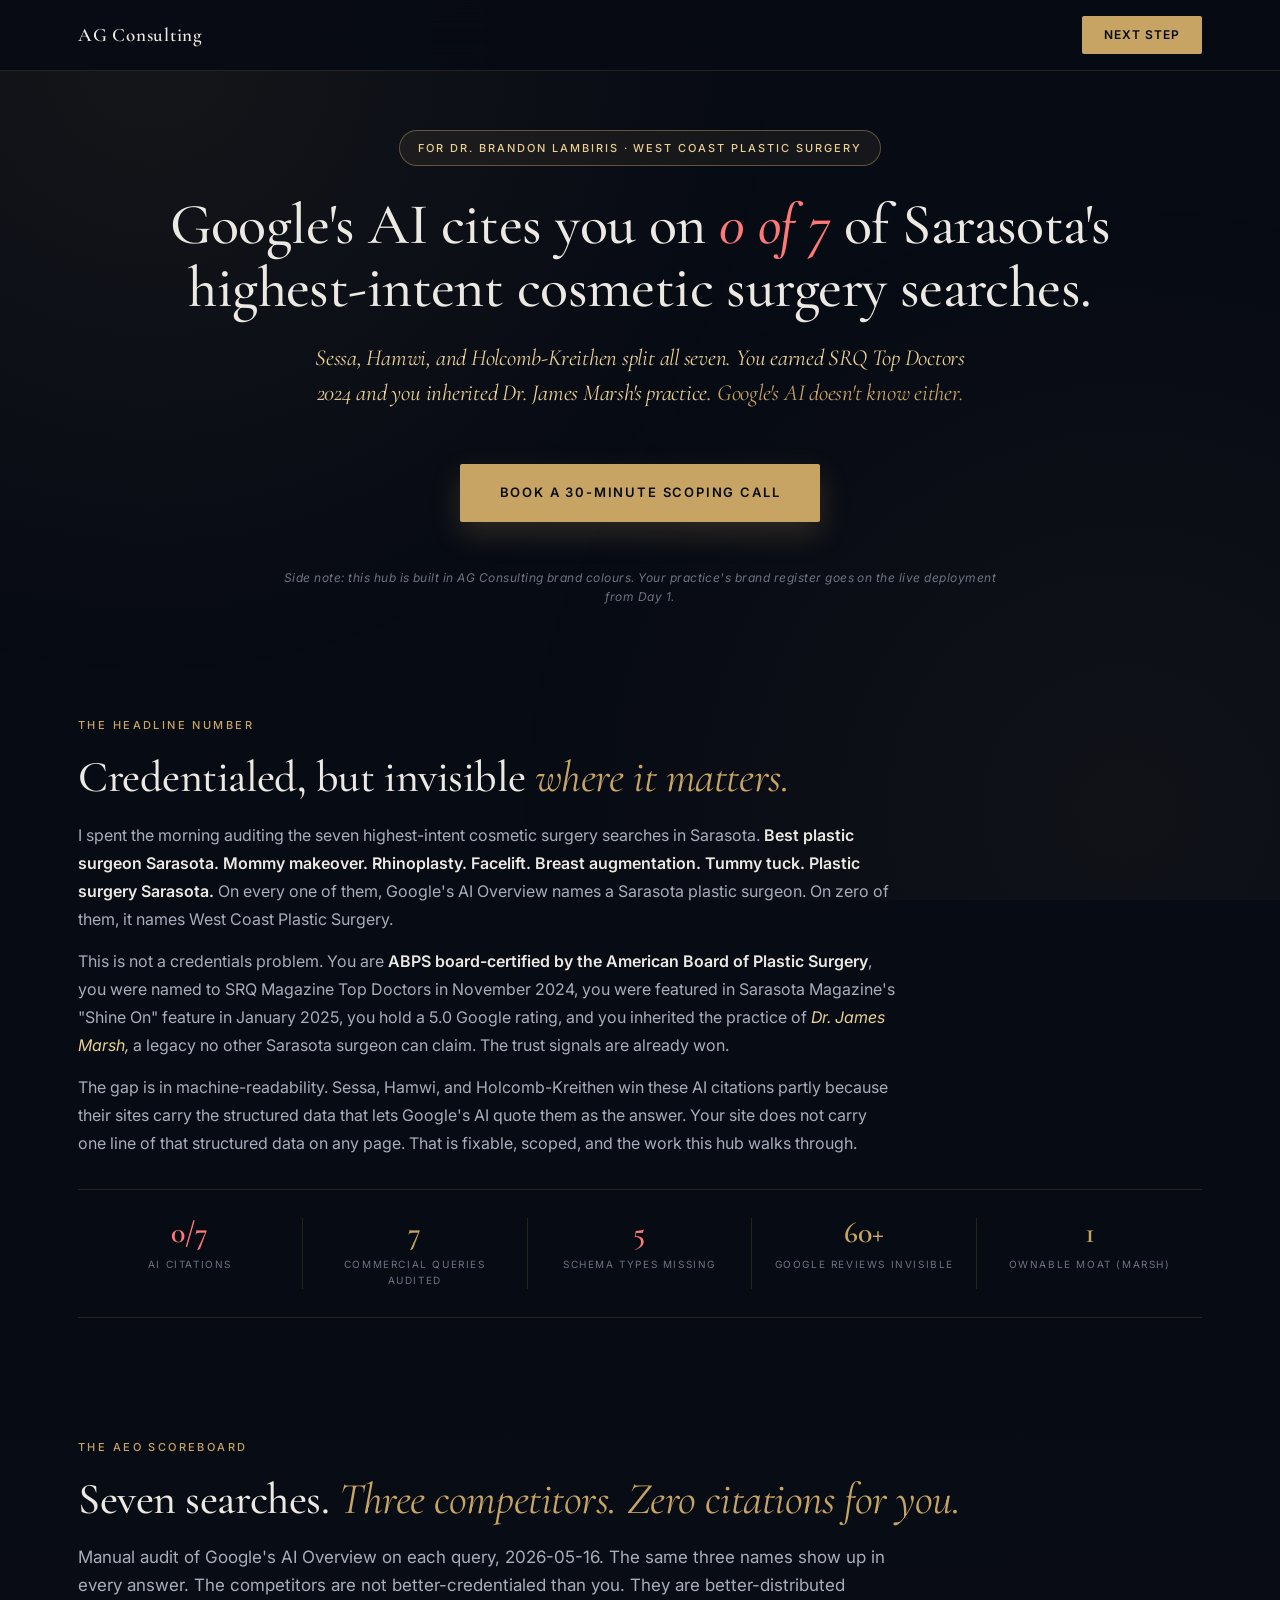
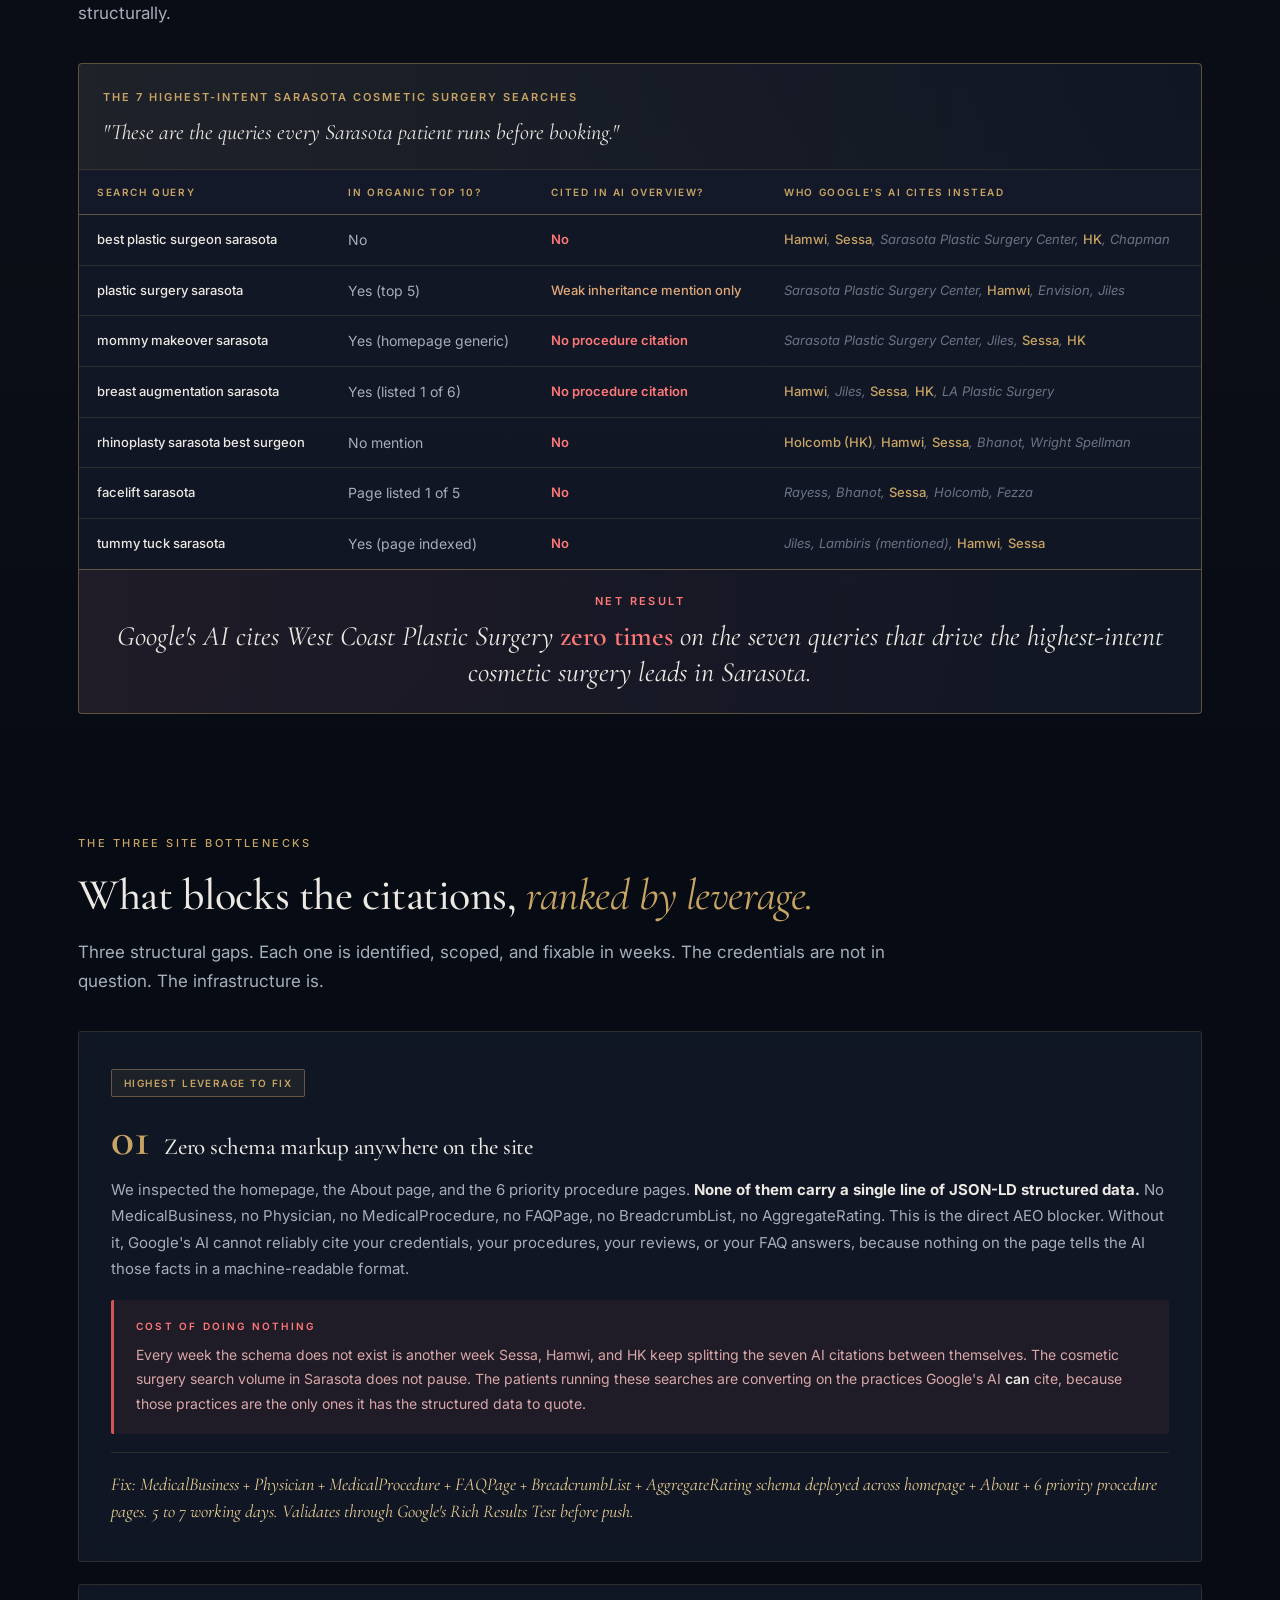
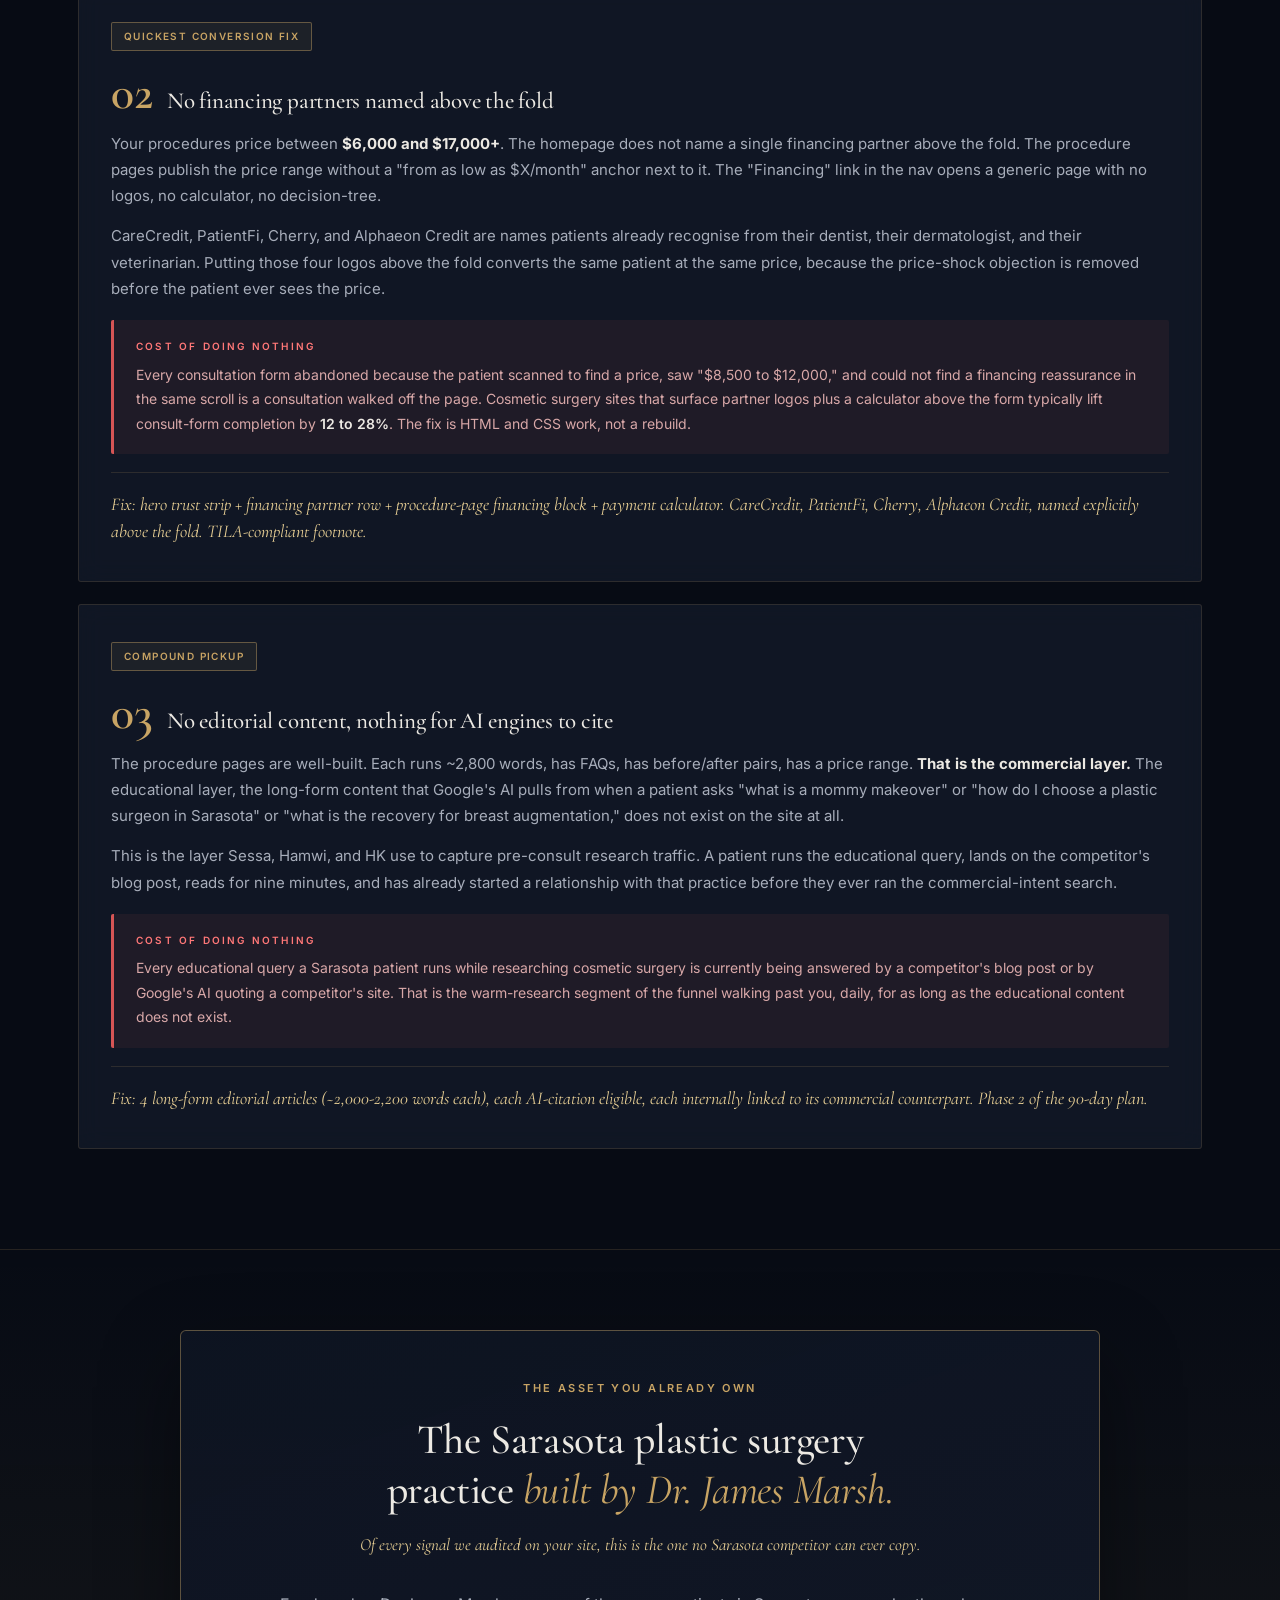
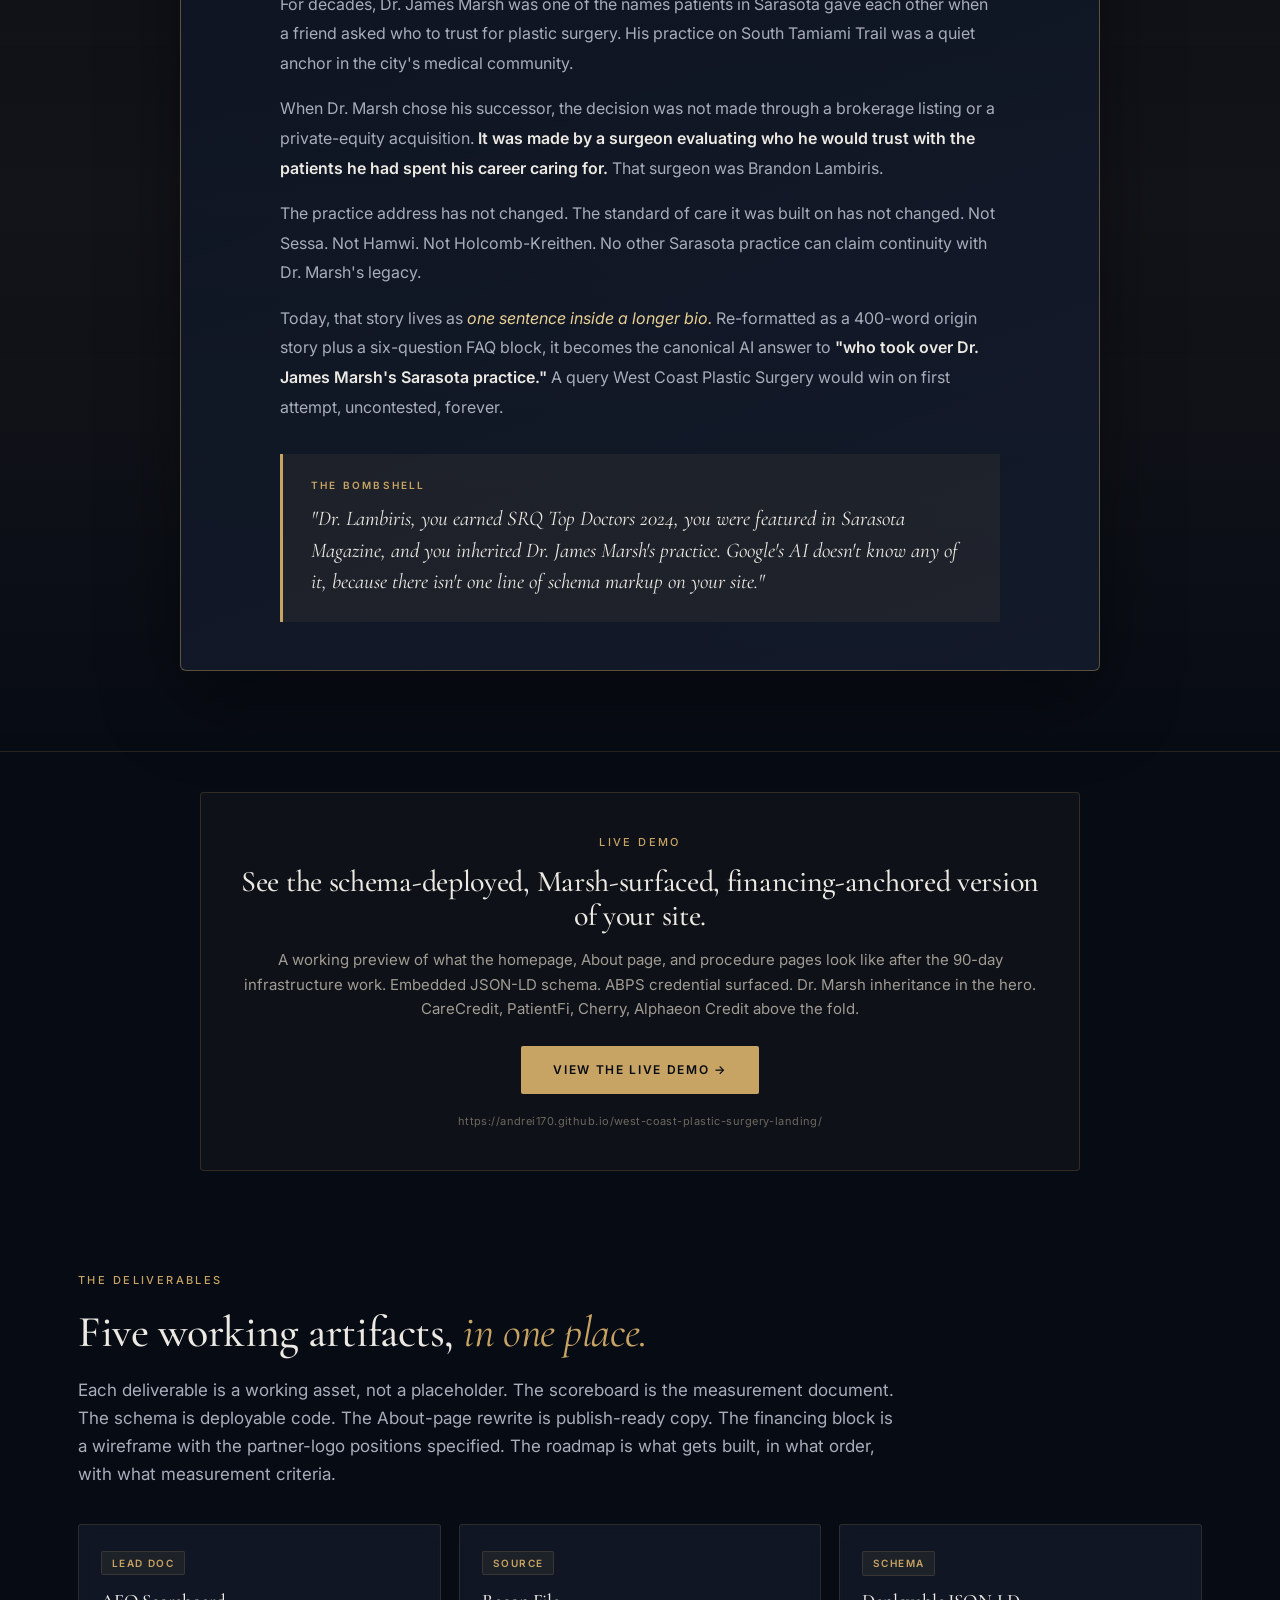
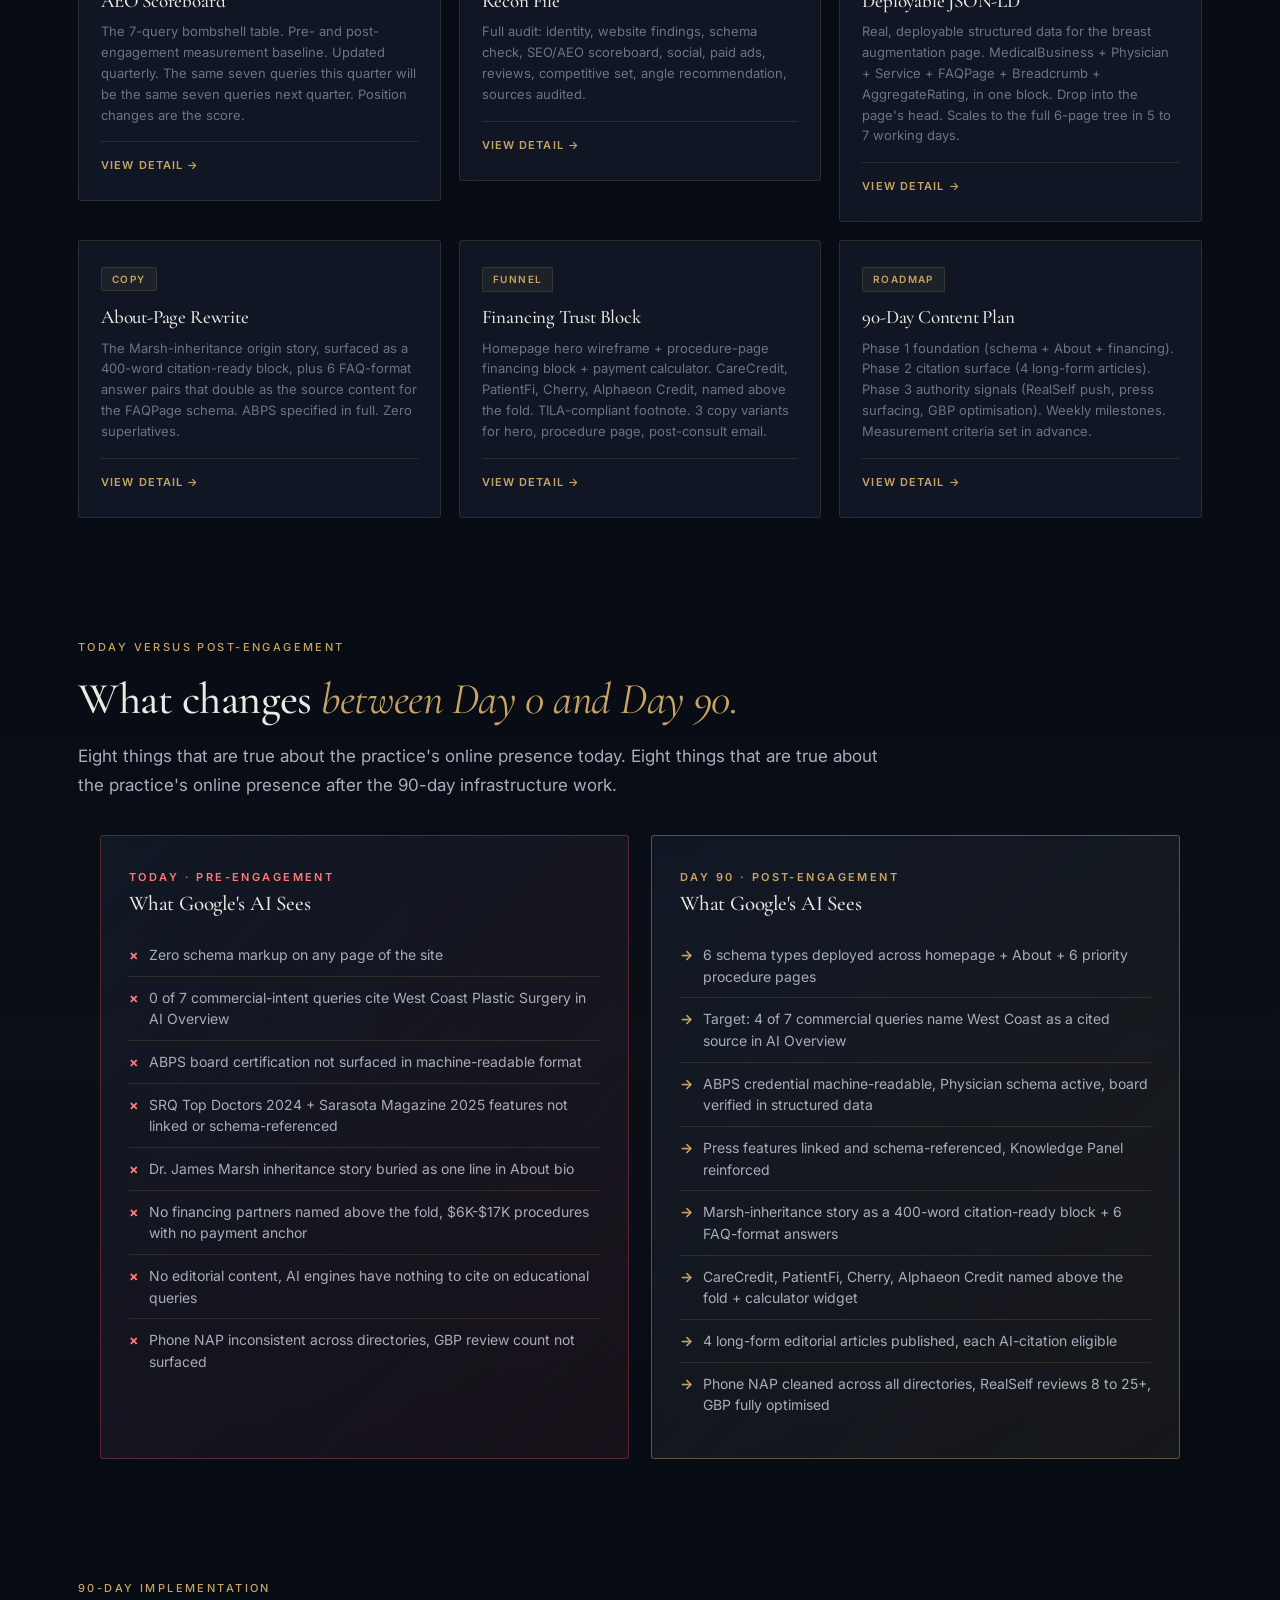
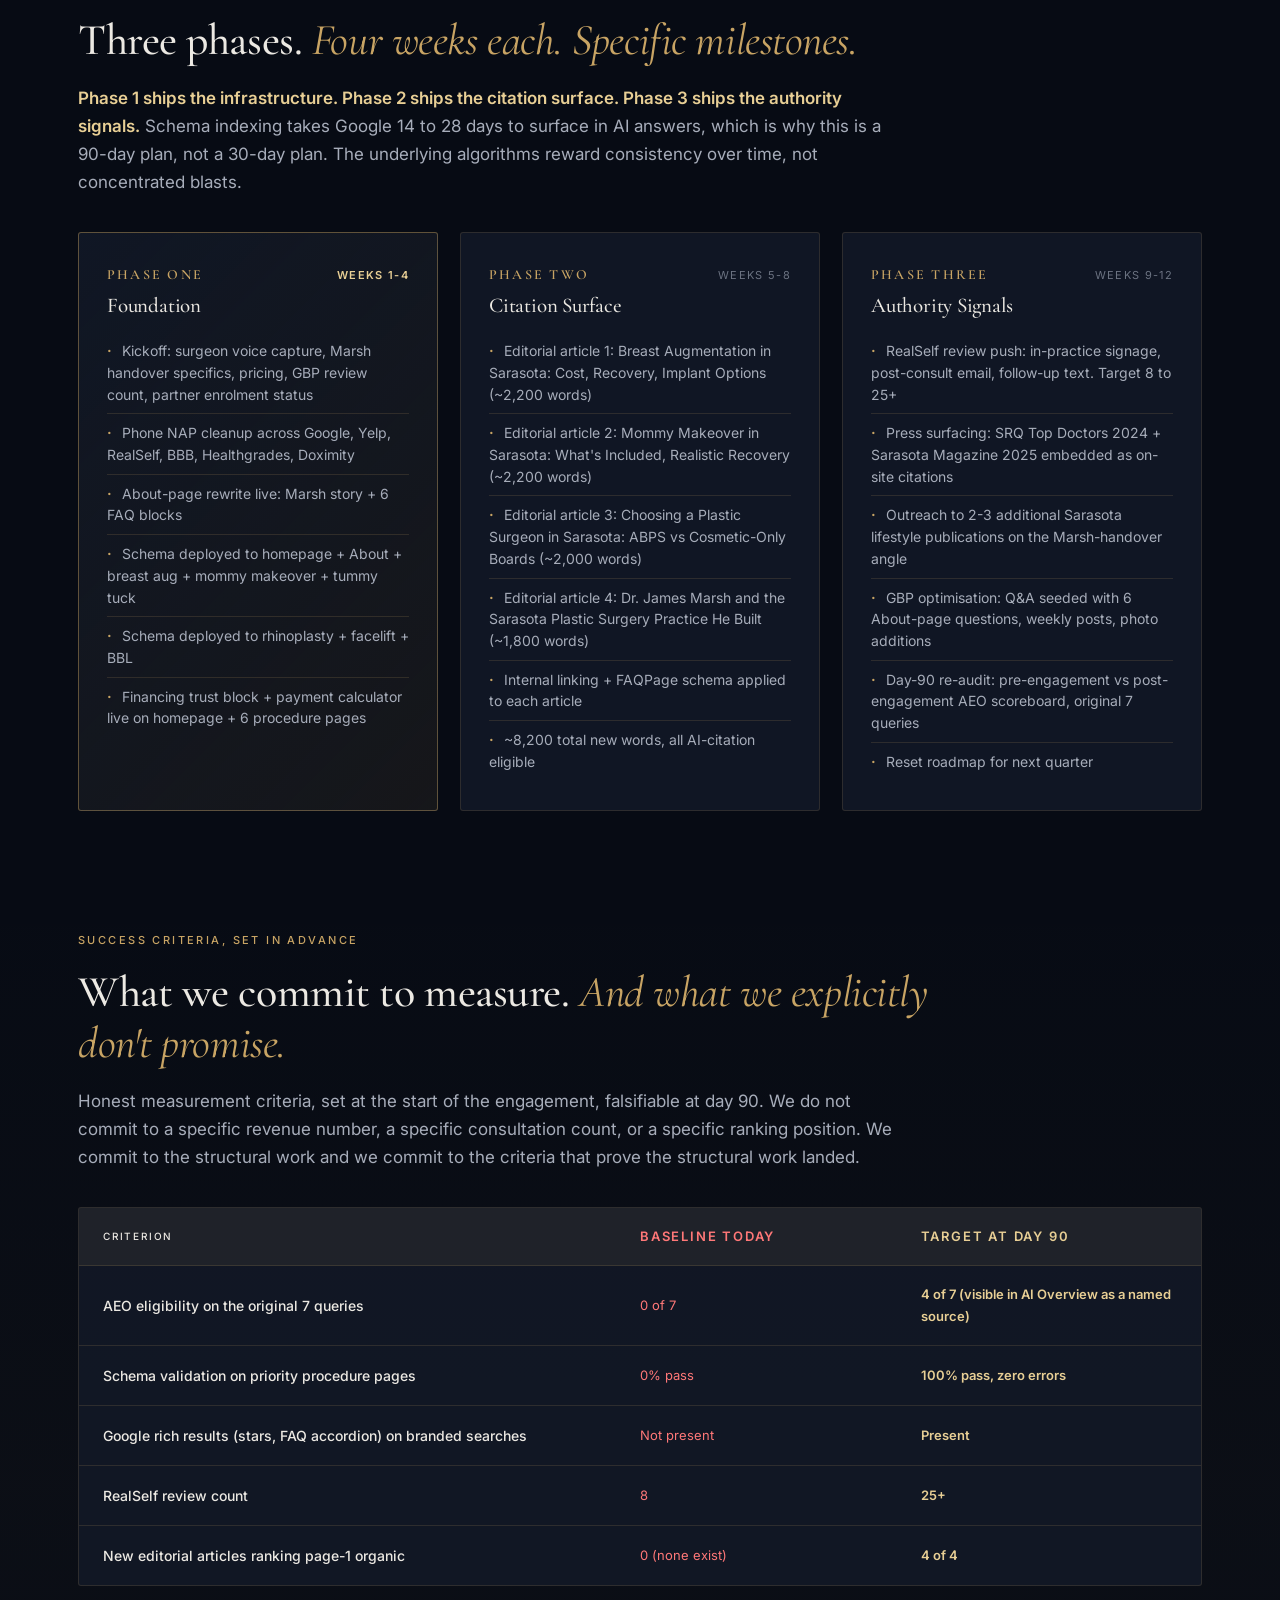
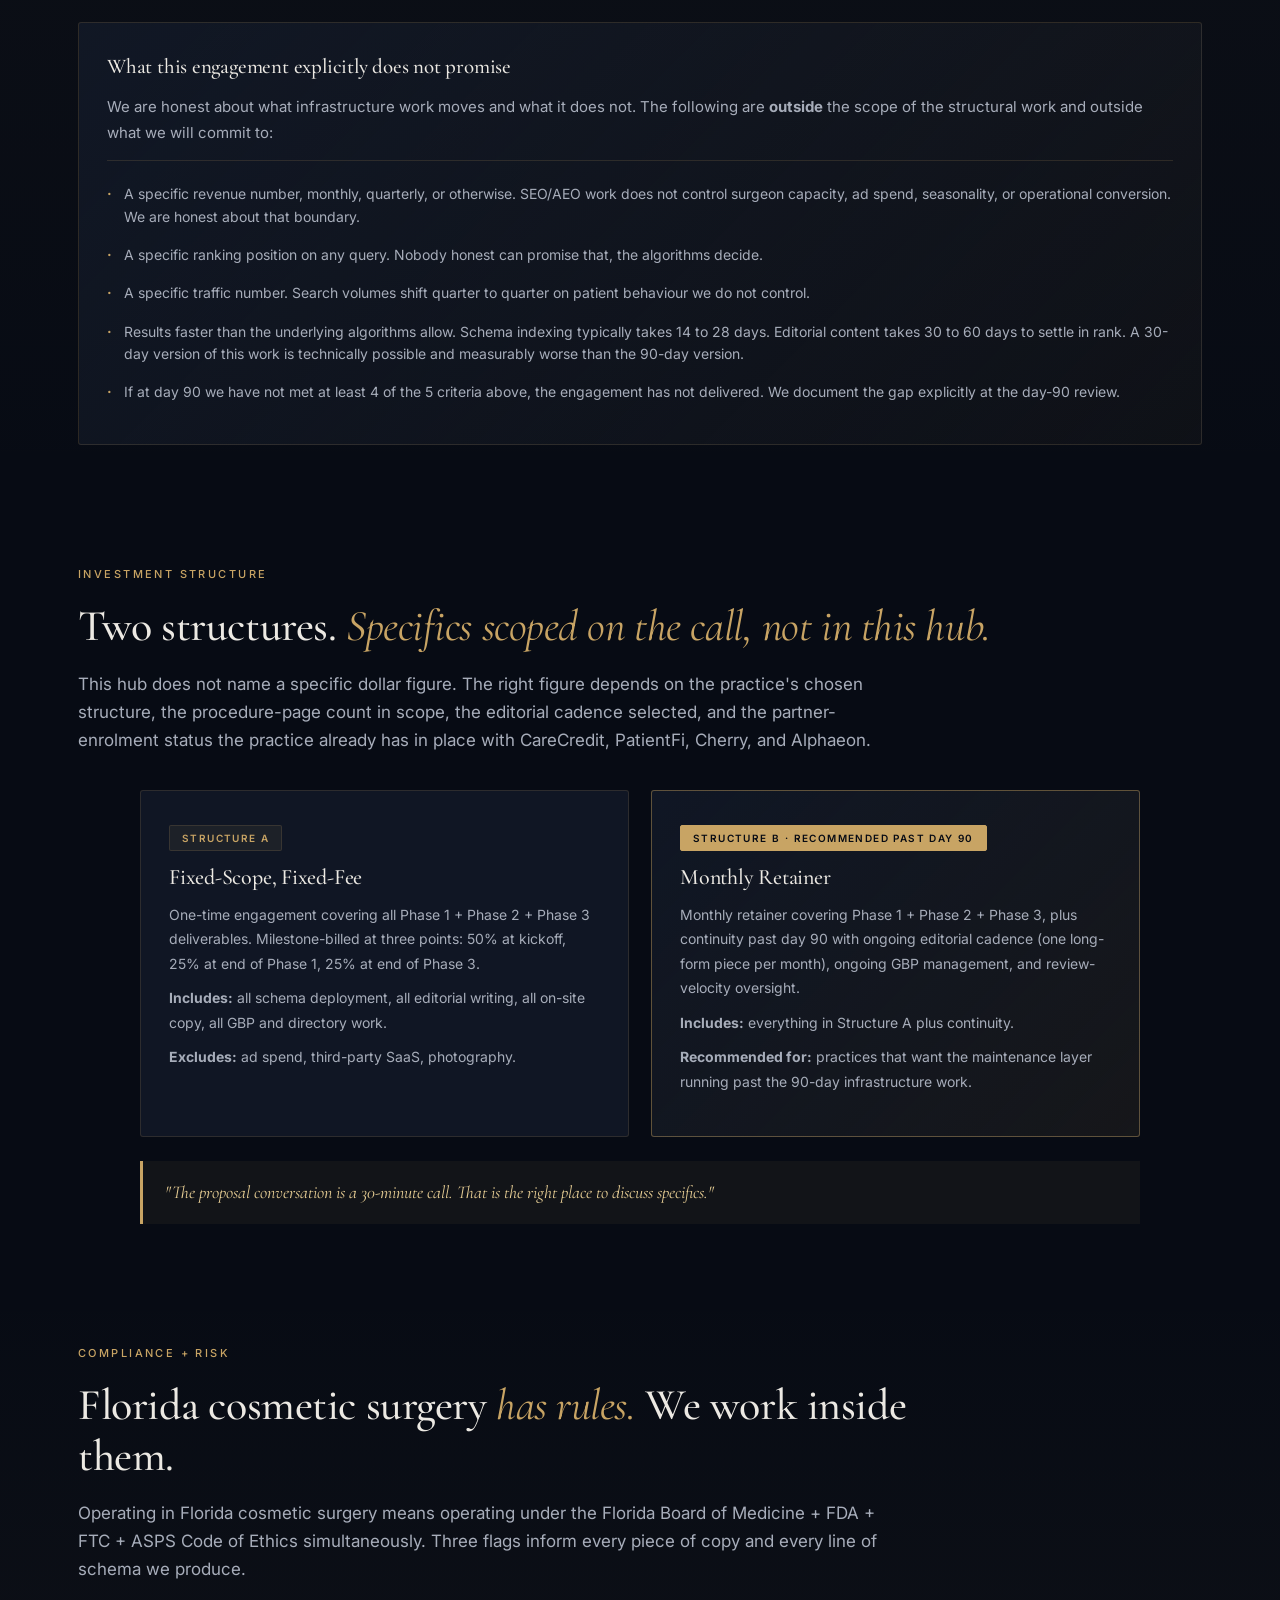
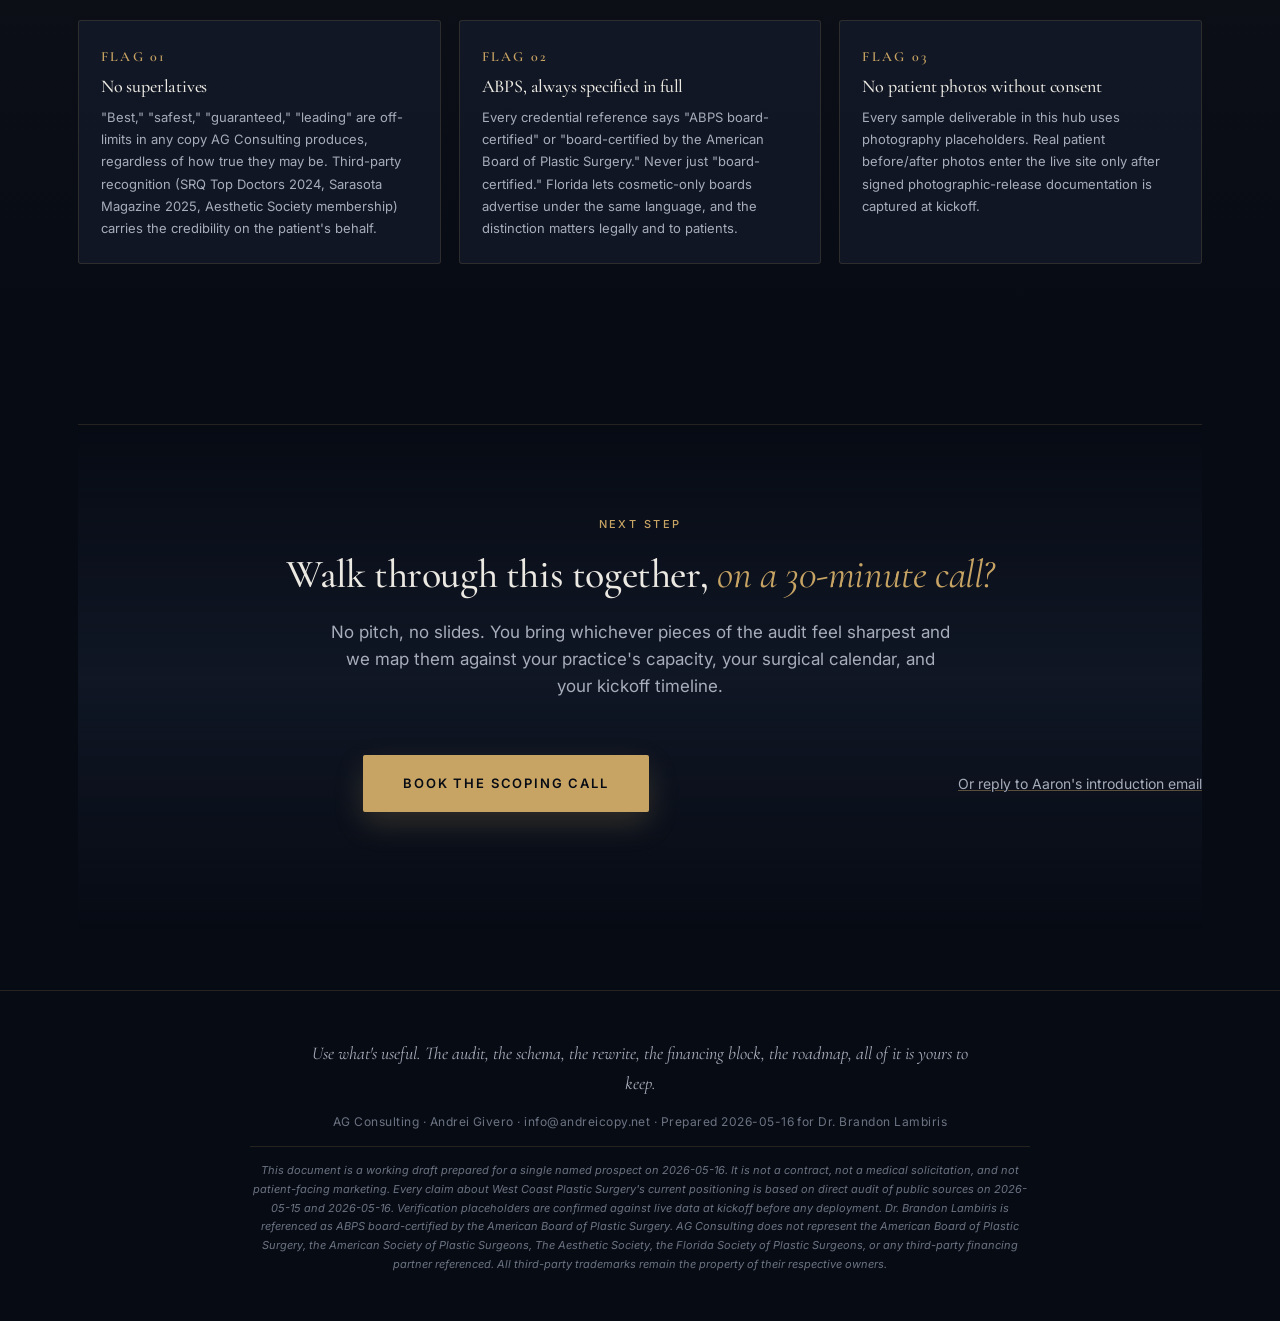
==== commit b7711d8f: "Deploy hub + docs + proof" ====
--- a/index.html
+++ b/index.html
@@ -312,6 +312,16 @@
 </div>
 </section>
 
+<section style="padding:40px 0">
+<div class="container-narrow" style="text-align:center;padding:40px 32px;background:rgba(200,164,100,0.04);border:1px solid rgba(200,164,100,0.18);border-radius:4px">
+<div class="section-eyebrow" style="margin-bottom:14px">Live Demo</div>
+<h2 style="font-size:clamp(22px,3vw,30px);margin-bottom:14px;font-family:'Cormorant Garamond',Georgia,serif;font-weight:500">See the schema-deployed, Marsh-surfaced, financing-anchored version of your site.</h2>
+<p style="font-size:15px;color:#a09c93;margin-bottom:24px;line-height:1.65">A working preview of what the homepage, About page, and procedure pages look like after the 90-day infrastructure work. Embedded JSON-LD schema. ABPS credential surfaced. Dr. Marsh inheritance in the hero. CareCredit, PatientFi, Cherry, Alphaeon Credit above the fold.</p>
+<a href="https://andrei170.github.io/west-coast-plastic-surgery-landing/" target="_blank" rel="noopener" style="display:inline-block;padding:14px 32px;background:#c8a464;color:#070b14;border-radius:2px;font-size:12px;font-weight:600;letter-spacing:0.14em;text-transform:uppercase;text-decoration:none">View the live demo &rarr;</a>
+<p style="font-size:11px;color:#6c685f;margin-top:18px;letter-spacing:0.04em">https://andrei170.github.io/west-coast-plastic-surgery-landing/</p>
+</div>
+</section>
+
 <section>
 <div class="container">
 <div class="section-eyebrow">The Deliverables</div>
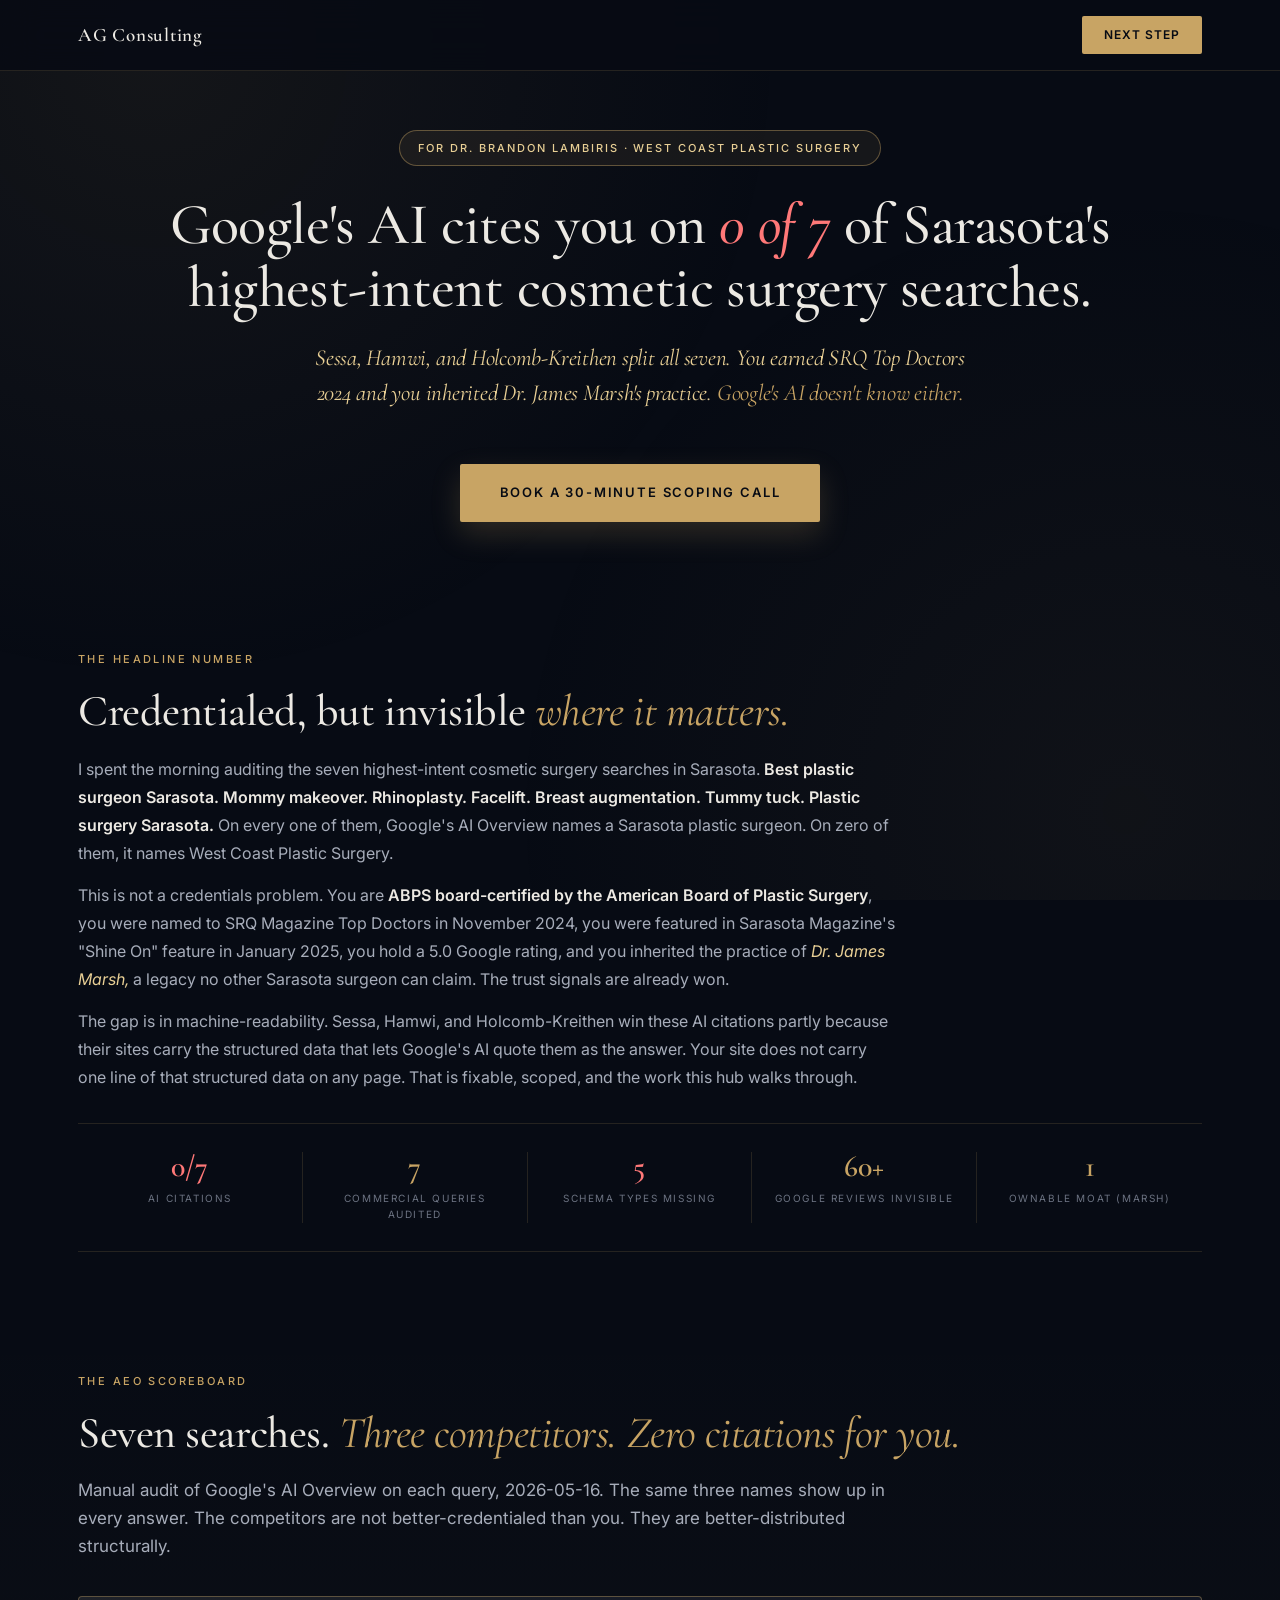
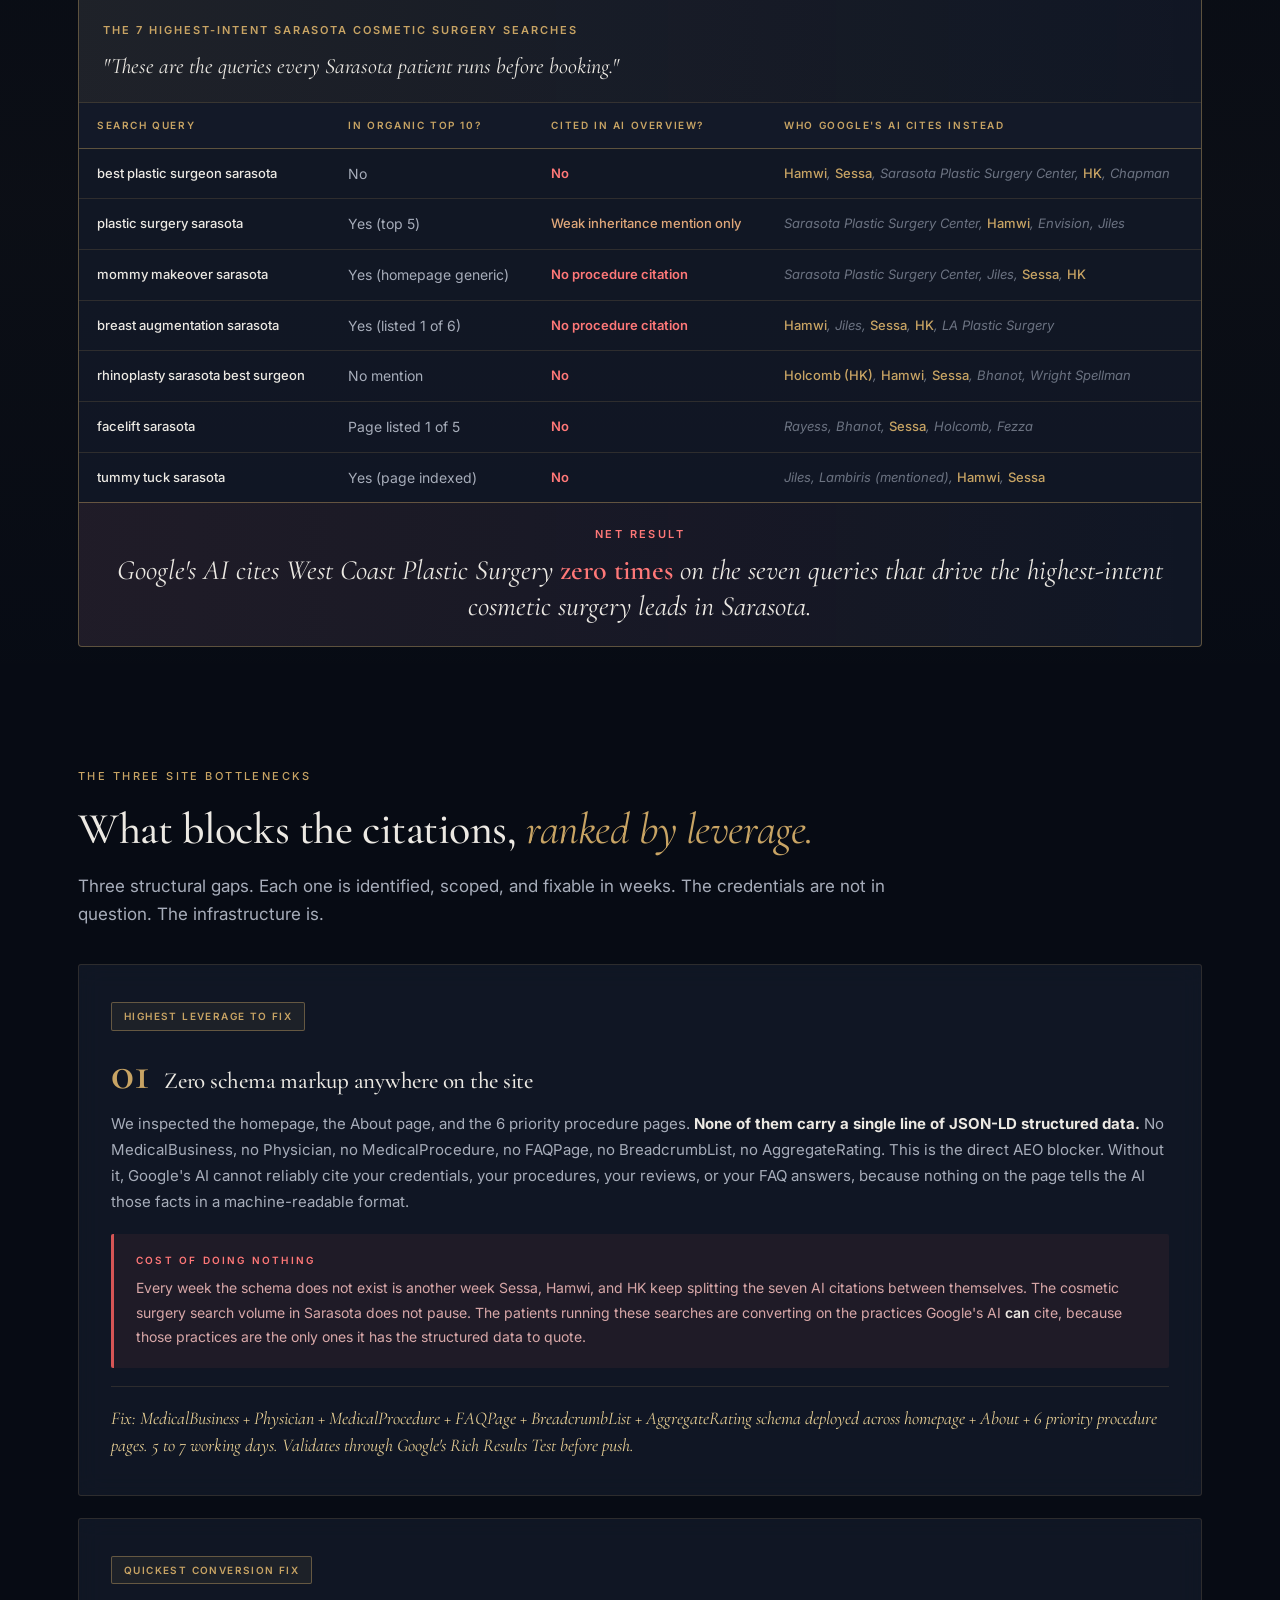
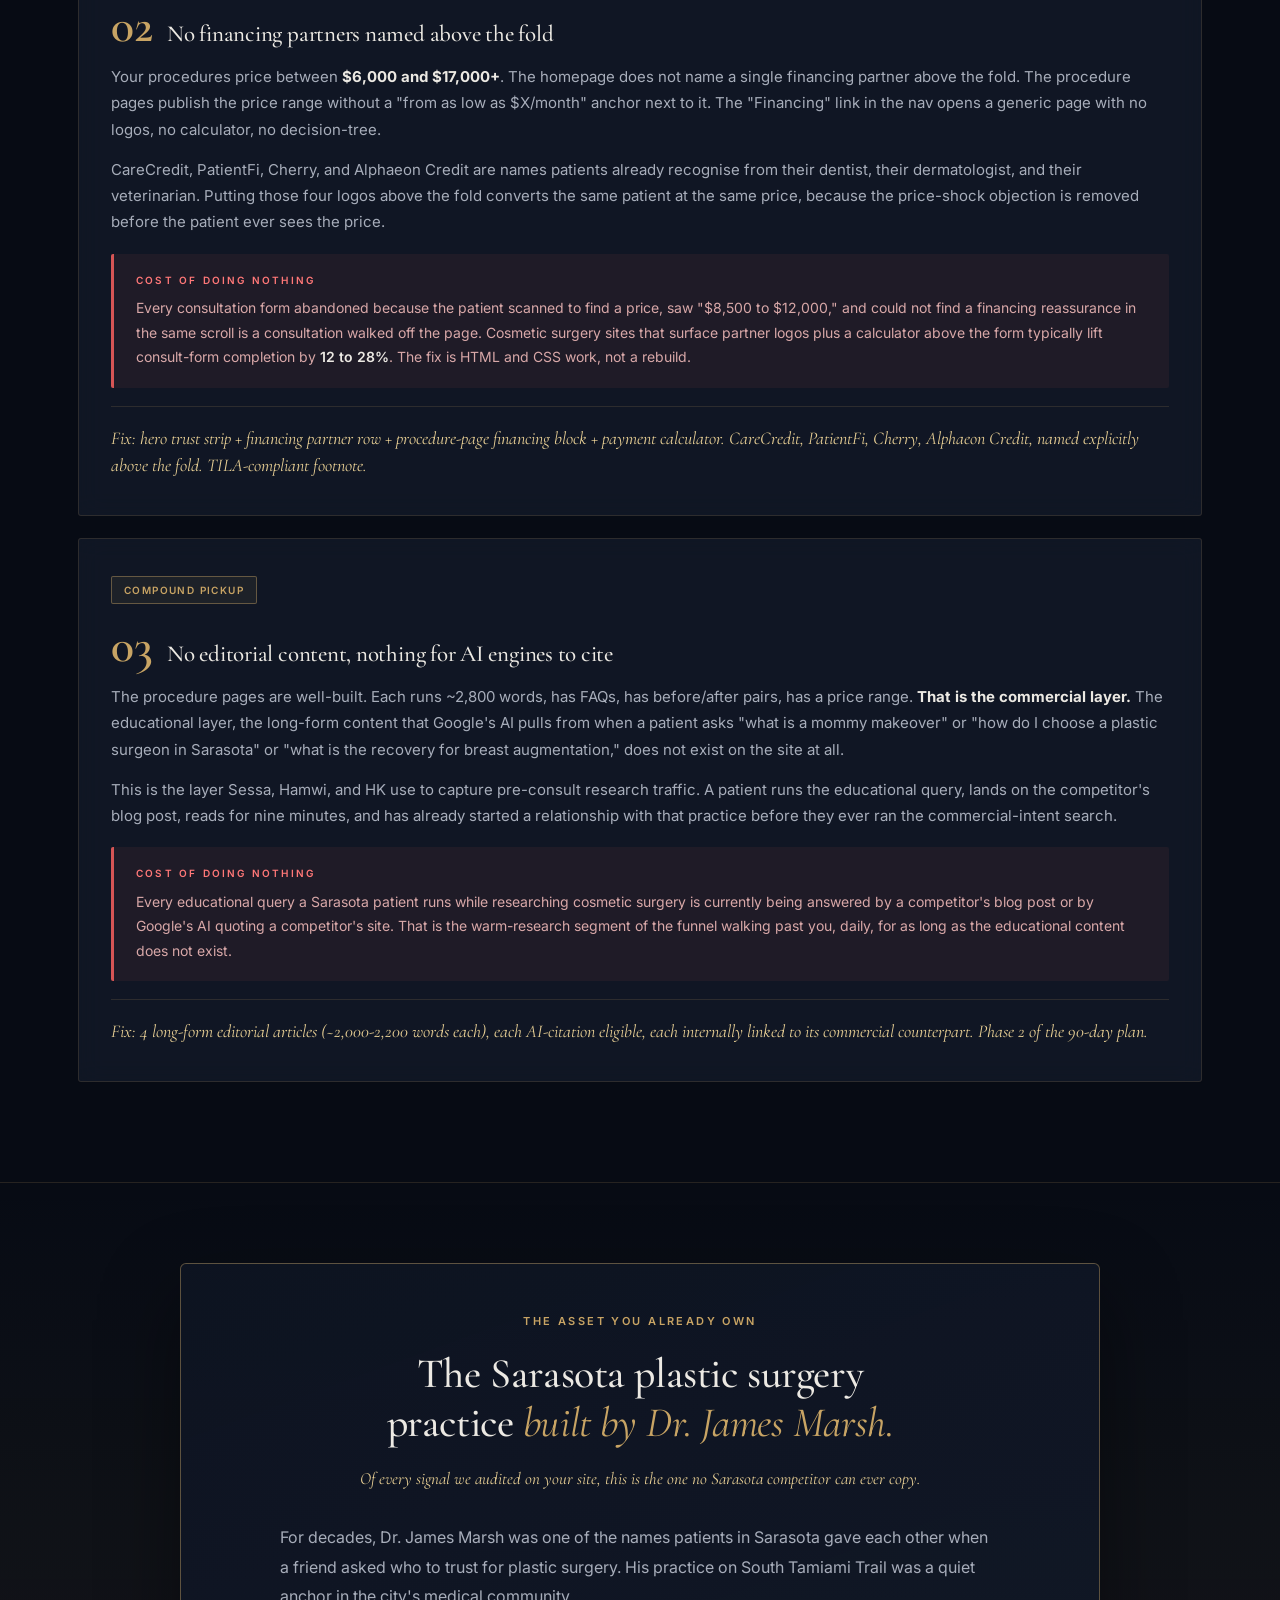
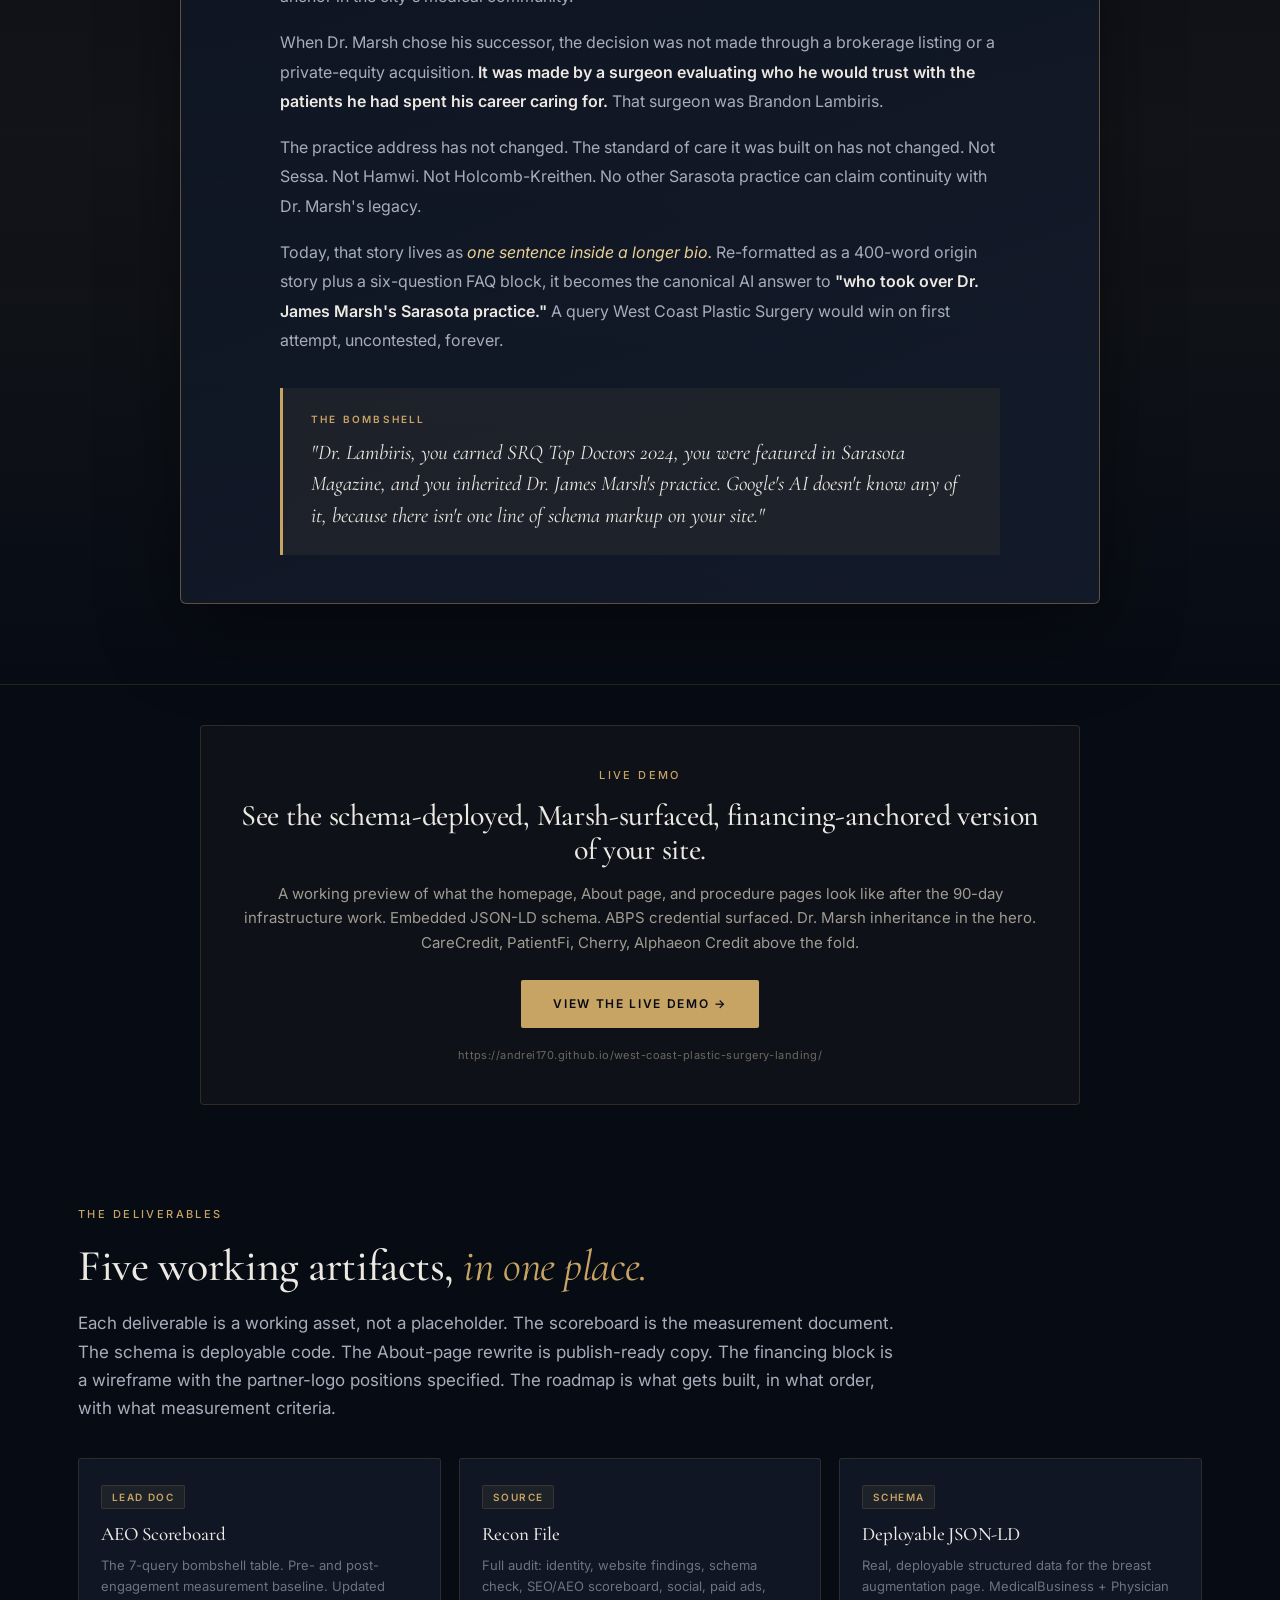
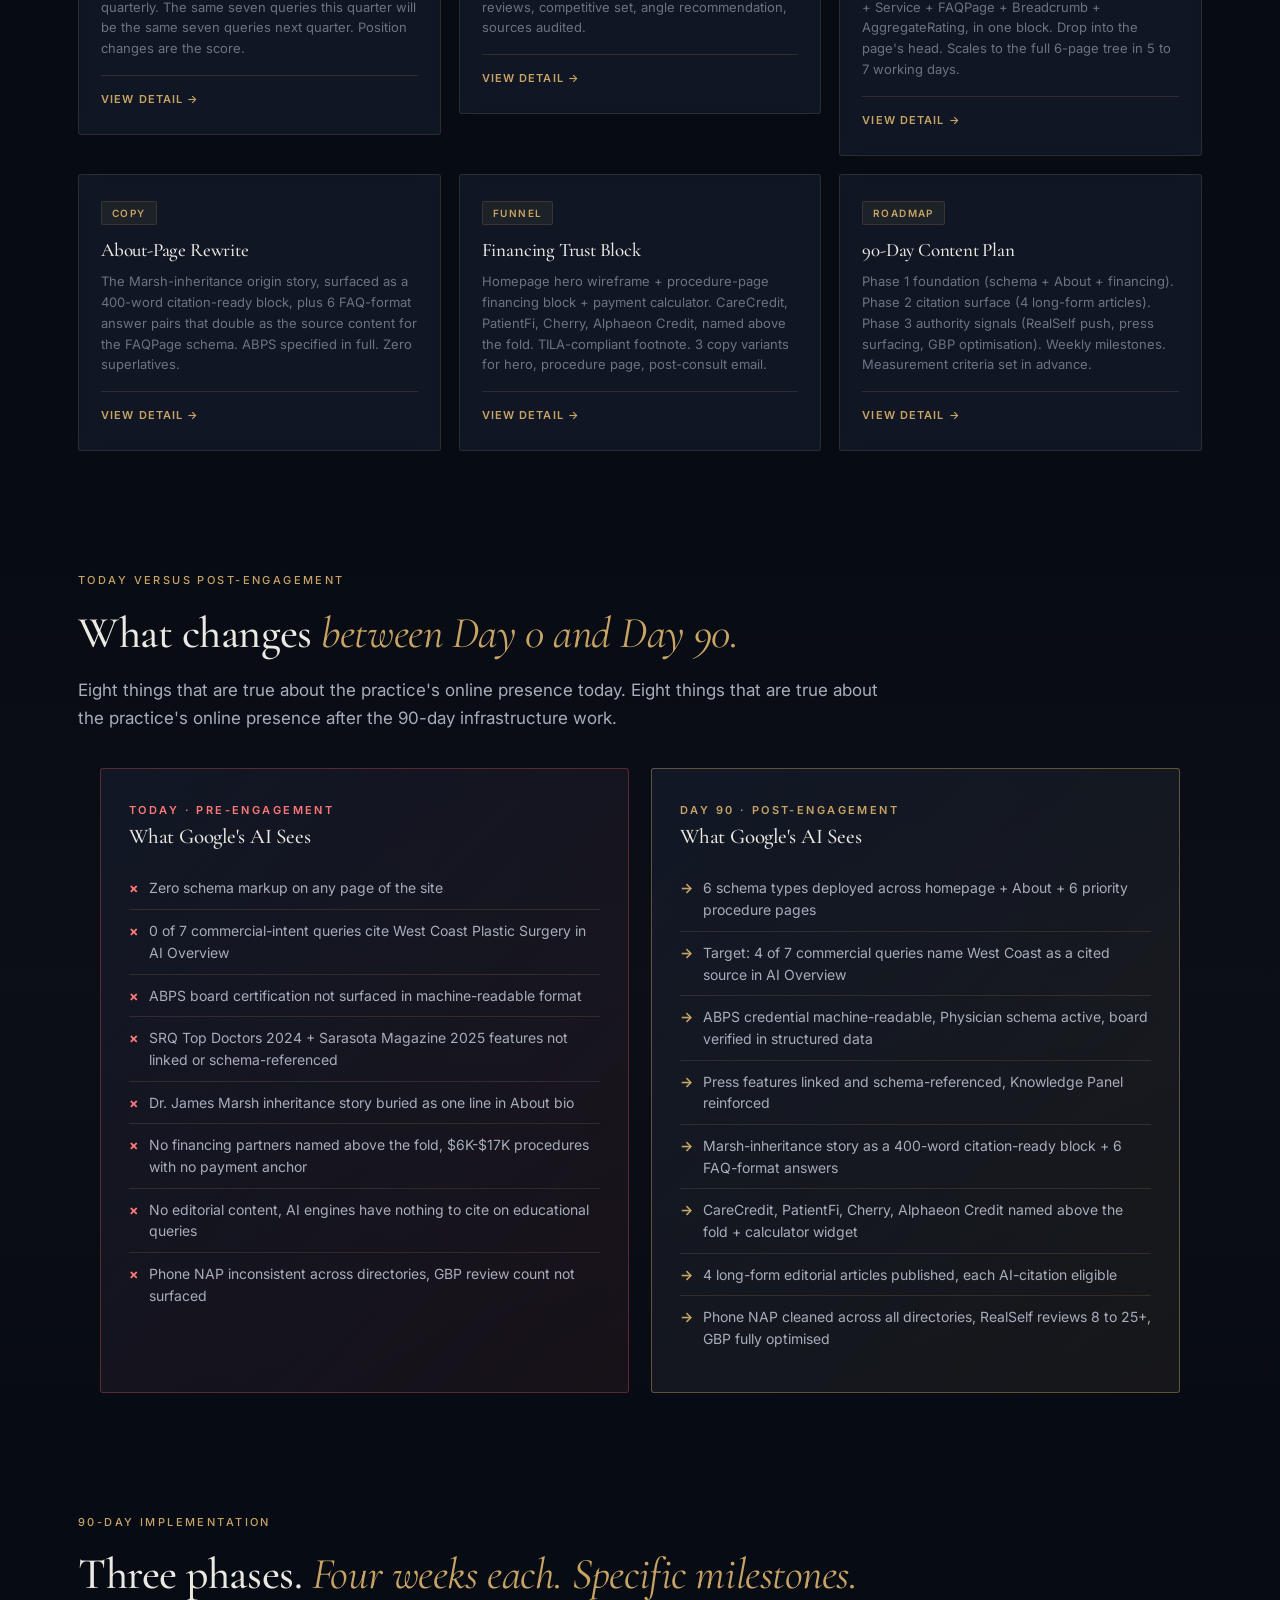
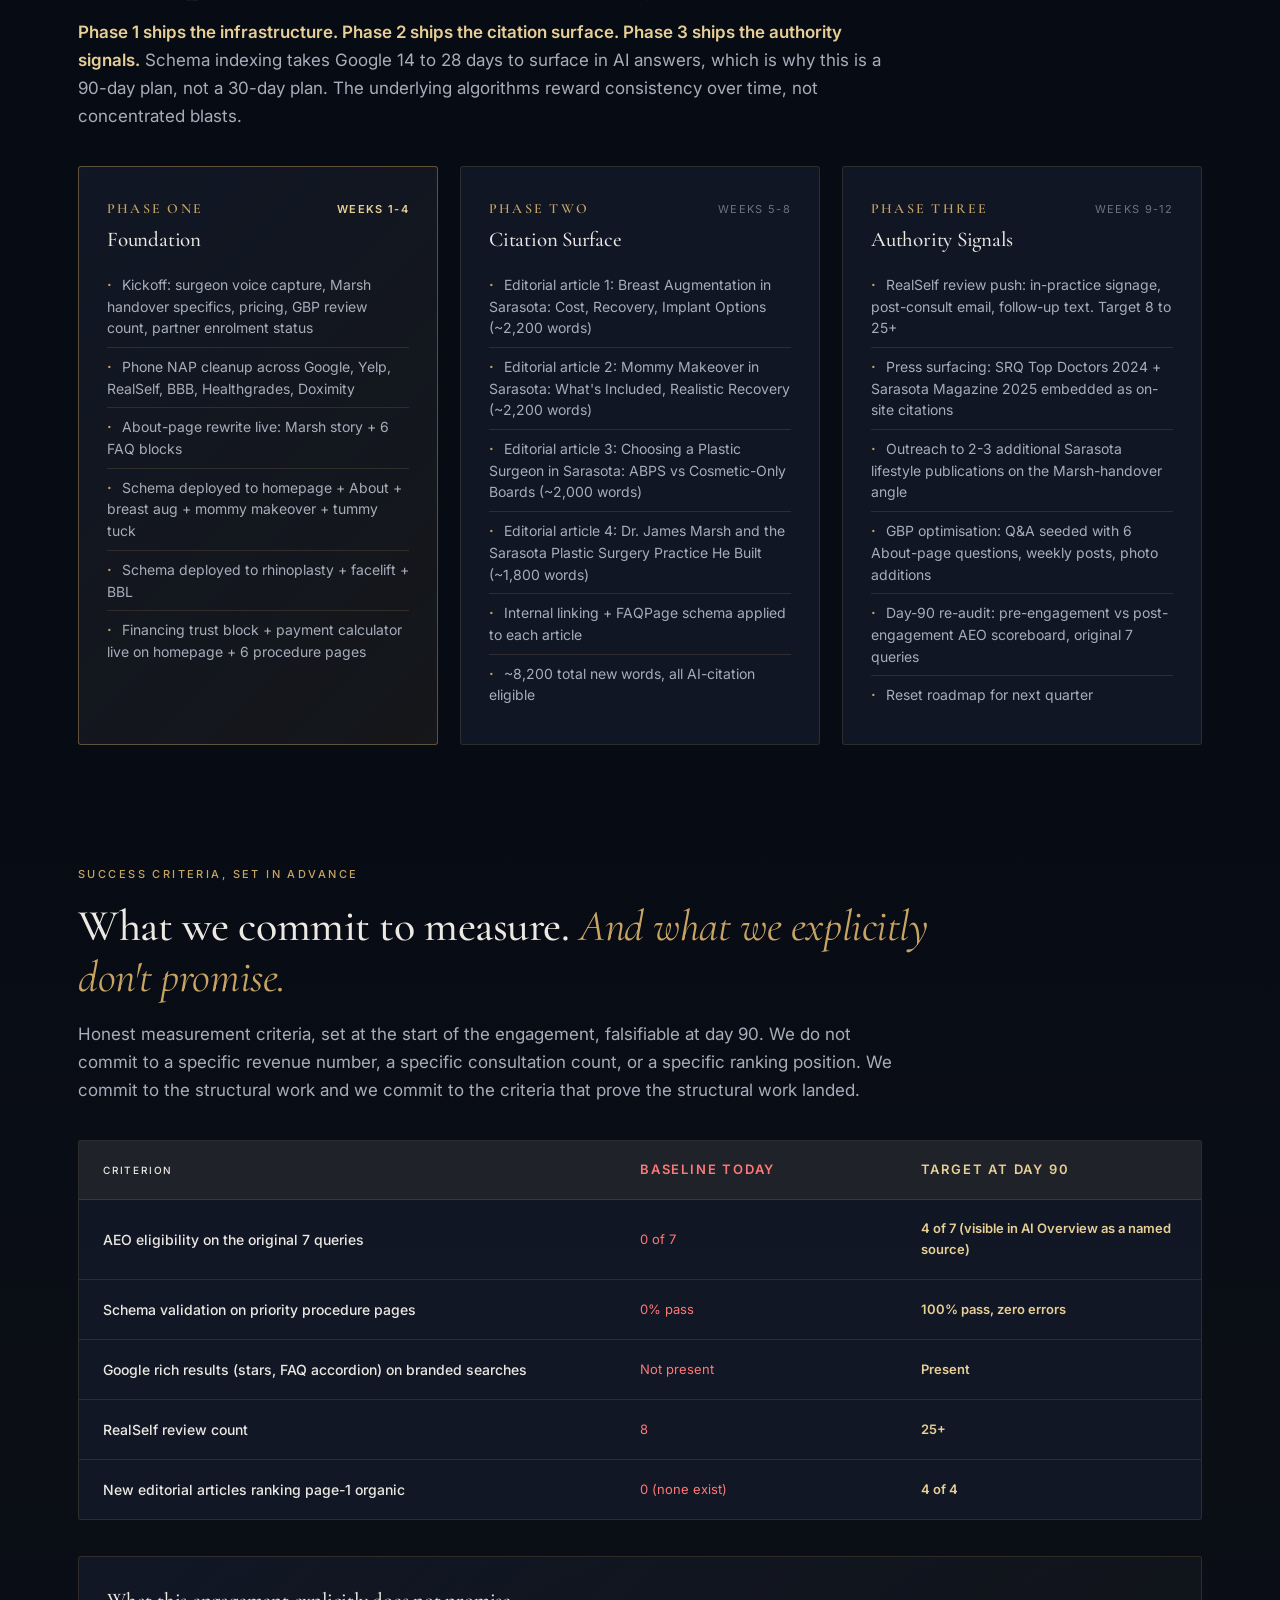
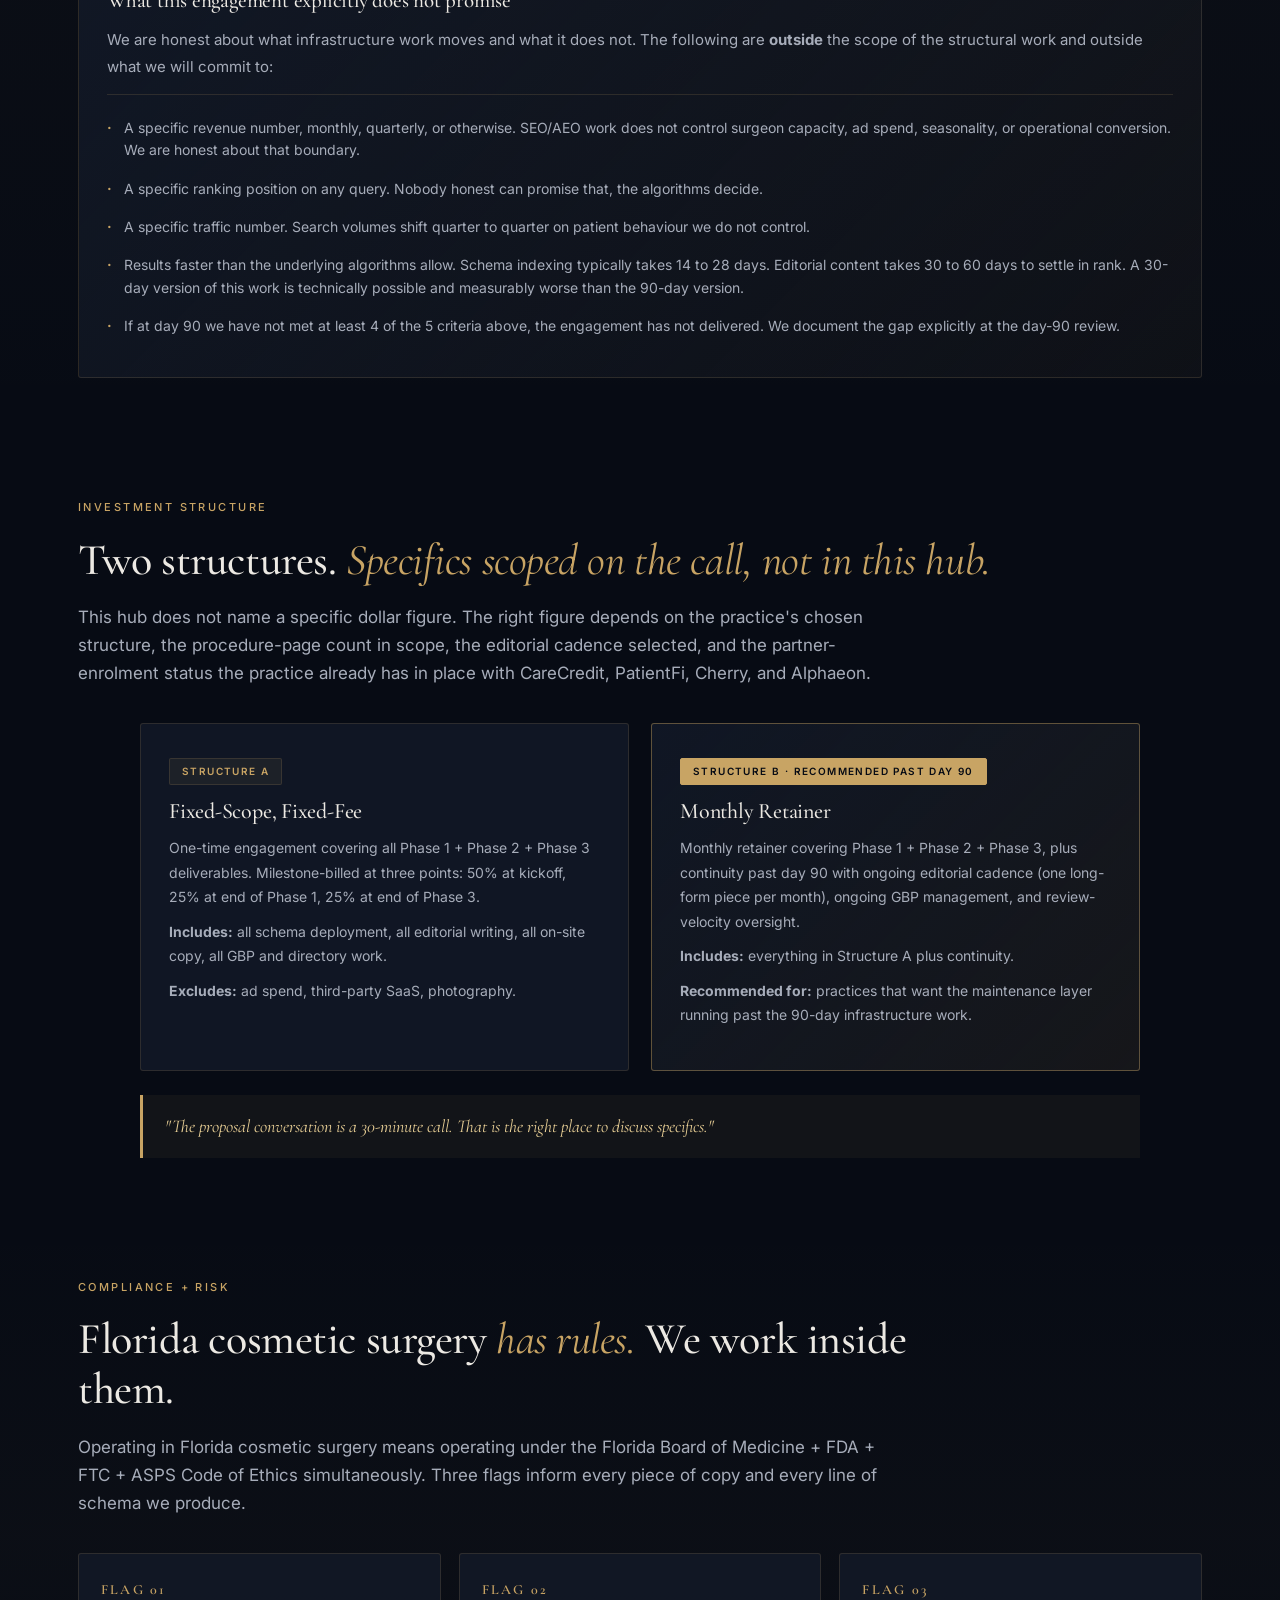
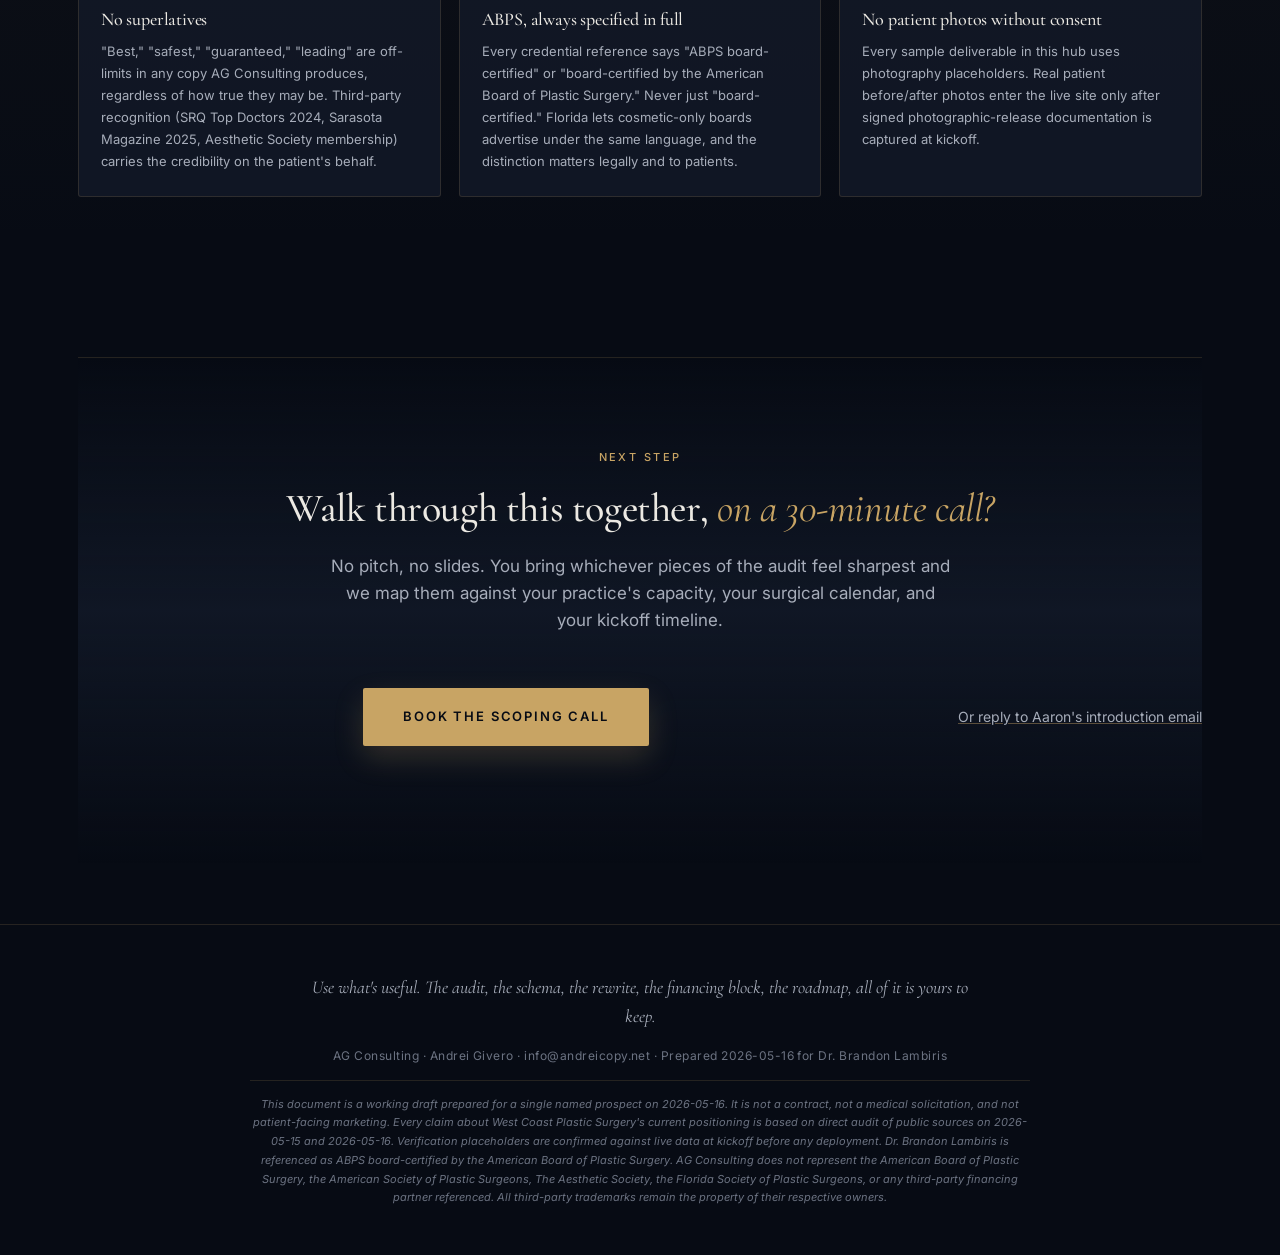
==== commit d87f4310: "Deploy hub + docs + proof" ====
--- a/index.html
+++ b/index.html
@@ -38,7 +38,6 @@
   .hero h2 em{color:var(--gold);font-style:italic}
   .cta-primary{display:inline-block;margin:18px auto;padding:18px 40px;background:var(--gold);color:var(--bg-deep);border-radius:2px;font-size:13px;font-weight:600;letter-spacing:0.14em;text-transform:uppercase;text-decoration:none;transition:all 0.3s ease;box-shadow:0 12px 30px rgba(200,164,100,0.2)}
   .cta-primary:hover{background:var(--gold-bright);transform:translateY(-2px)}
-  .brand-side-note{margin-top:28px;font-size:12px;color:var(--text-muted);font-style:italic;letter-spacing:0.04em;max-width:720px;margin-left:auto;margin-right:auto;line-height:1.6}
   section{padding:60px 0}
   .section-eyebrow{font-size:11px;font-weight:500;letter-spacing:0.22em;text-transform:uppercase;color:var(--gold);margin-bottom:18px}
   .section-title{font-size:clamp(28px,3.8vw,44px);margin-bottom:18px;max-width:920px}
@@ -191,7 +190,6 @@
 <h1>Google's AI cites you on <strong>0 of 7</strong> of Sarasota's highest-intent cosmetic surgery searches.</h1>
 <h2>Sessa, Hamwi, and Holcomb-Kreithen split all seven. You earned SRQ Top Doctors 2024 and you inherited Dr. James Marsh's practice. <em>Google's AI doesn't know either.</em></h2>
 <a href="#book" class="cta-primary">Book A 30-Minute Scoping Call</a>
-<p class="brand-side-note">Side note: this hub is built in AG Consulting brand colours. Your practice's brand register goes on the live deployment from Day 1.</p>
 </div>
 </section>
 
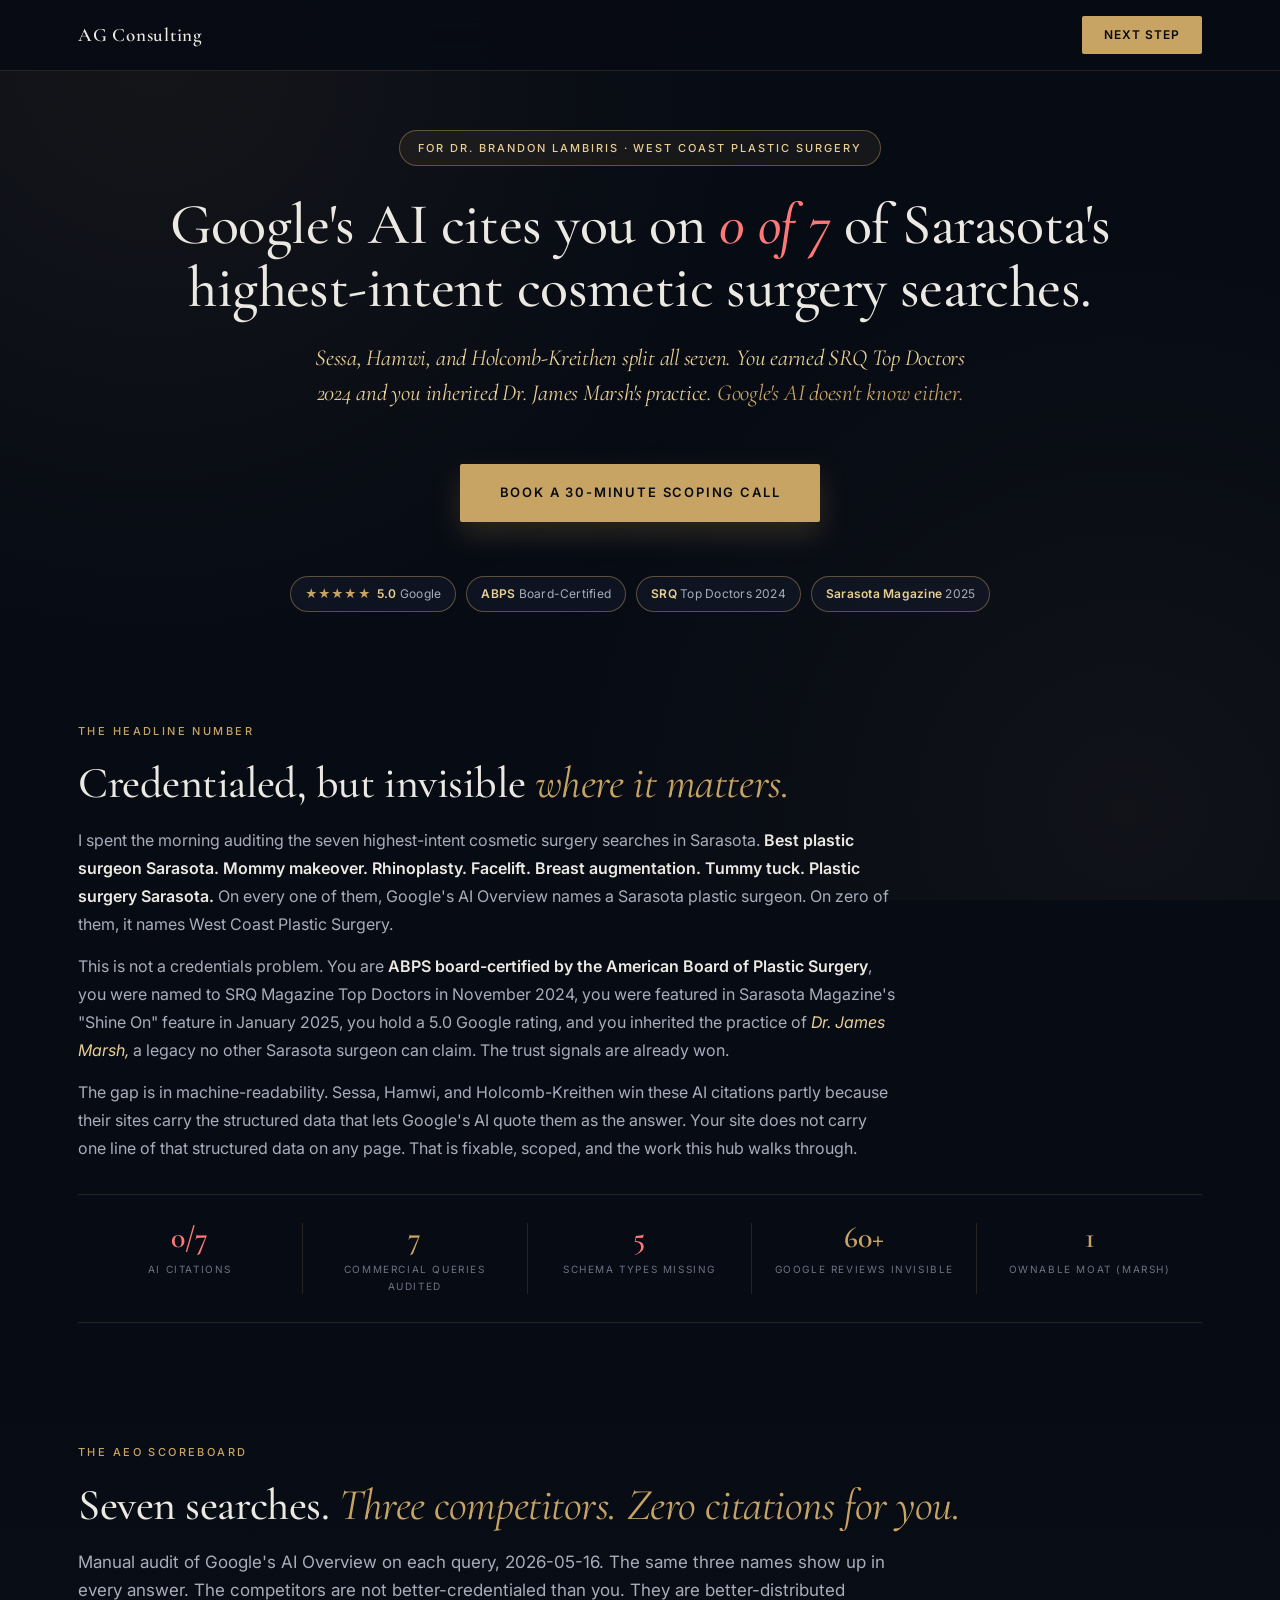
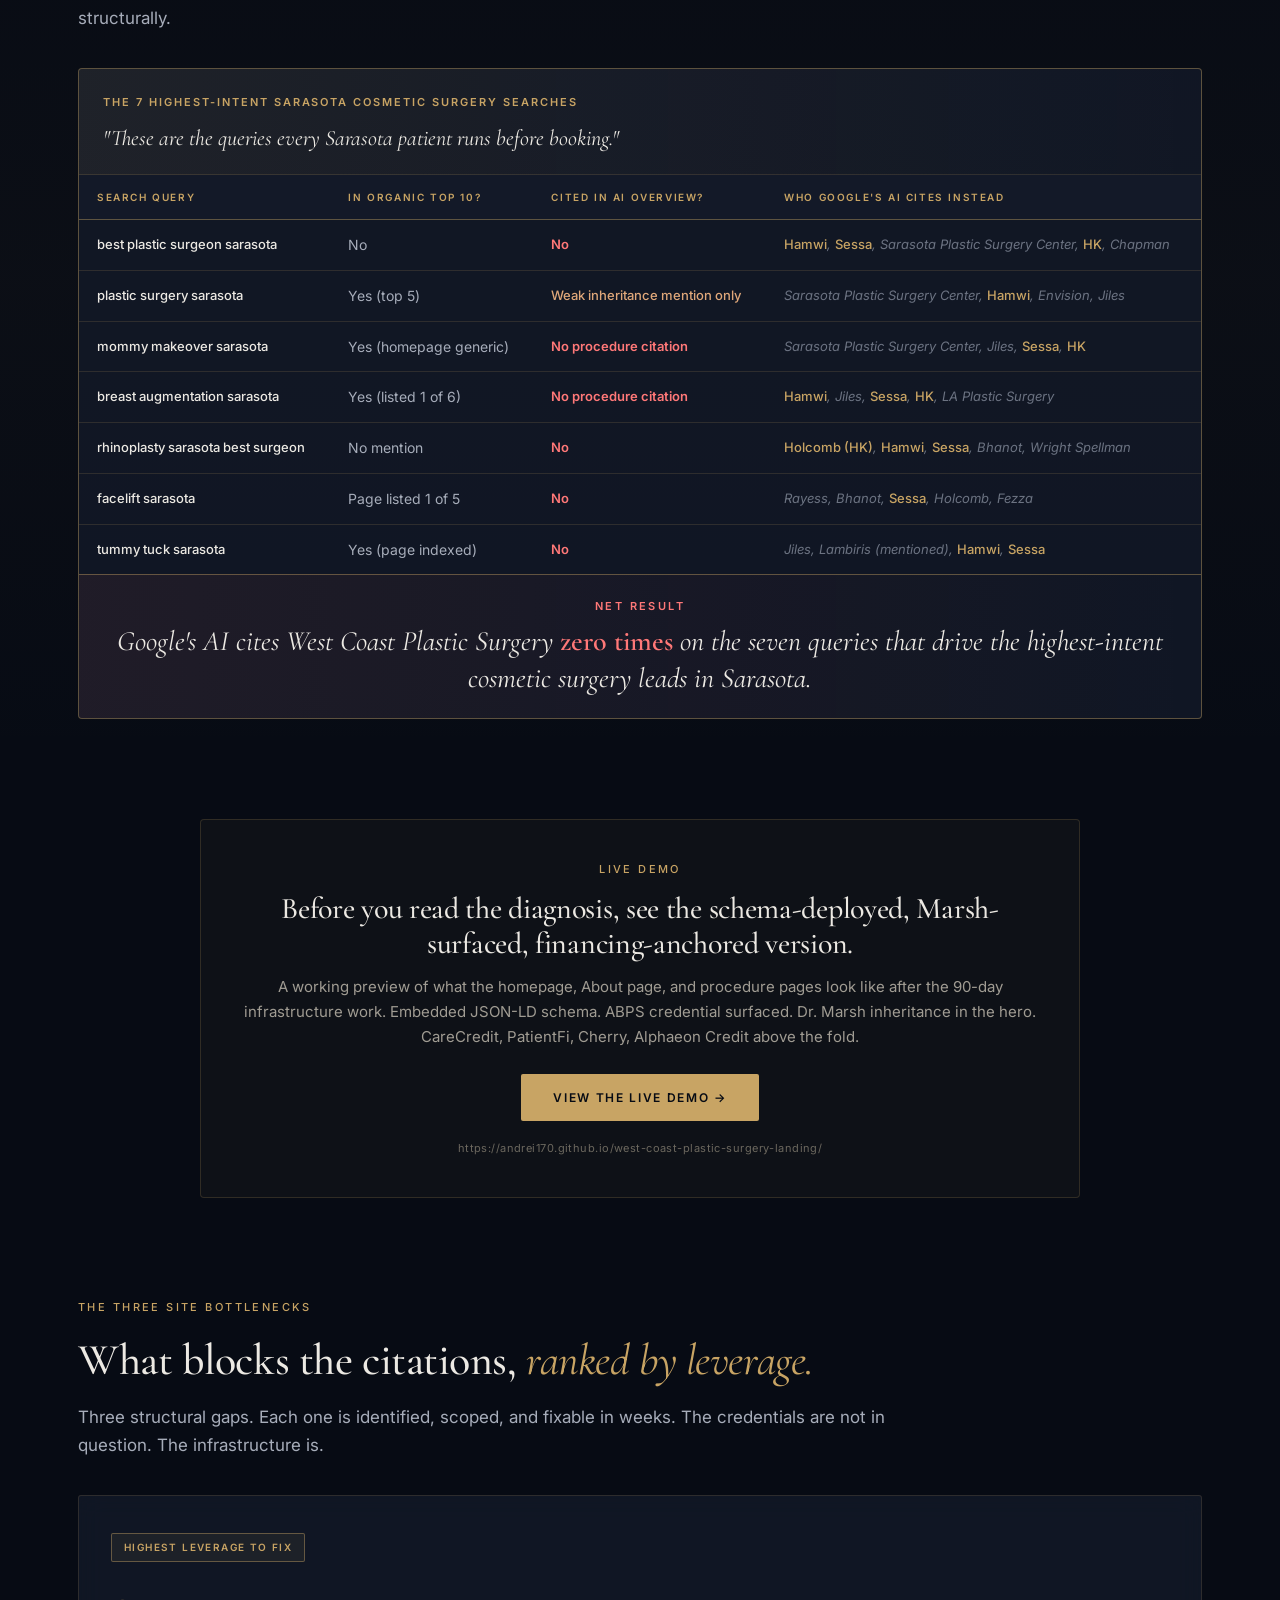
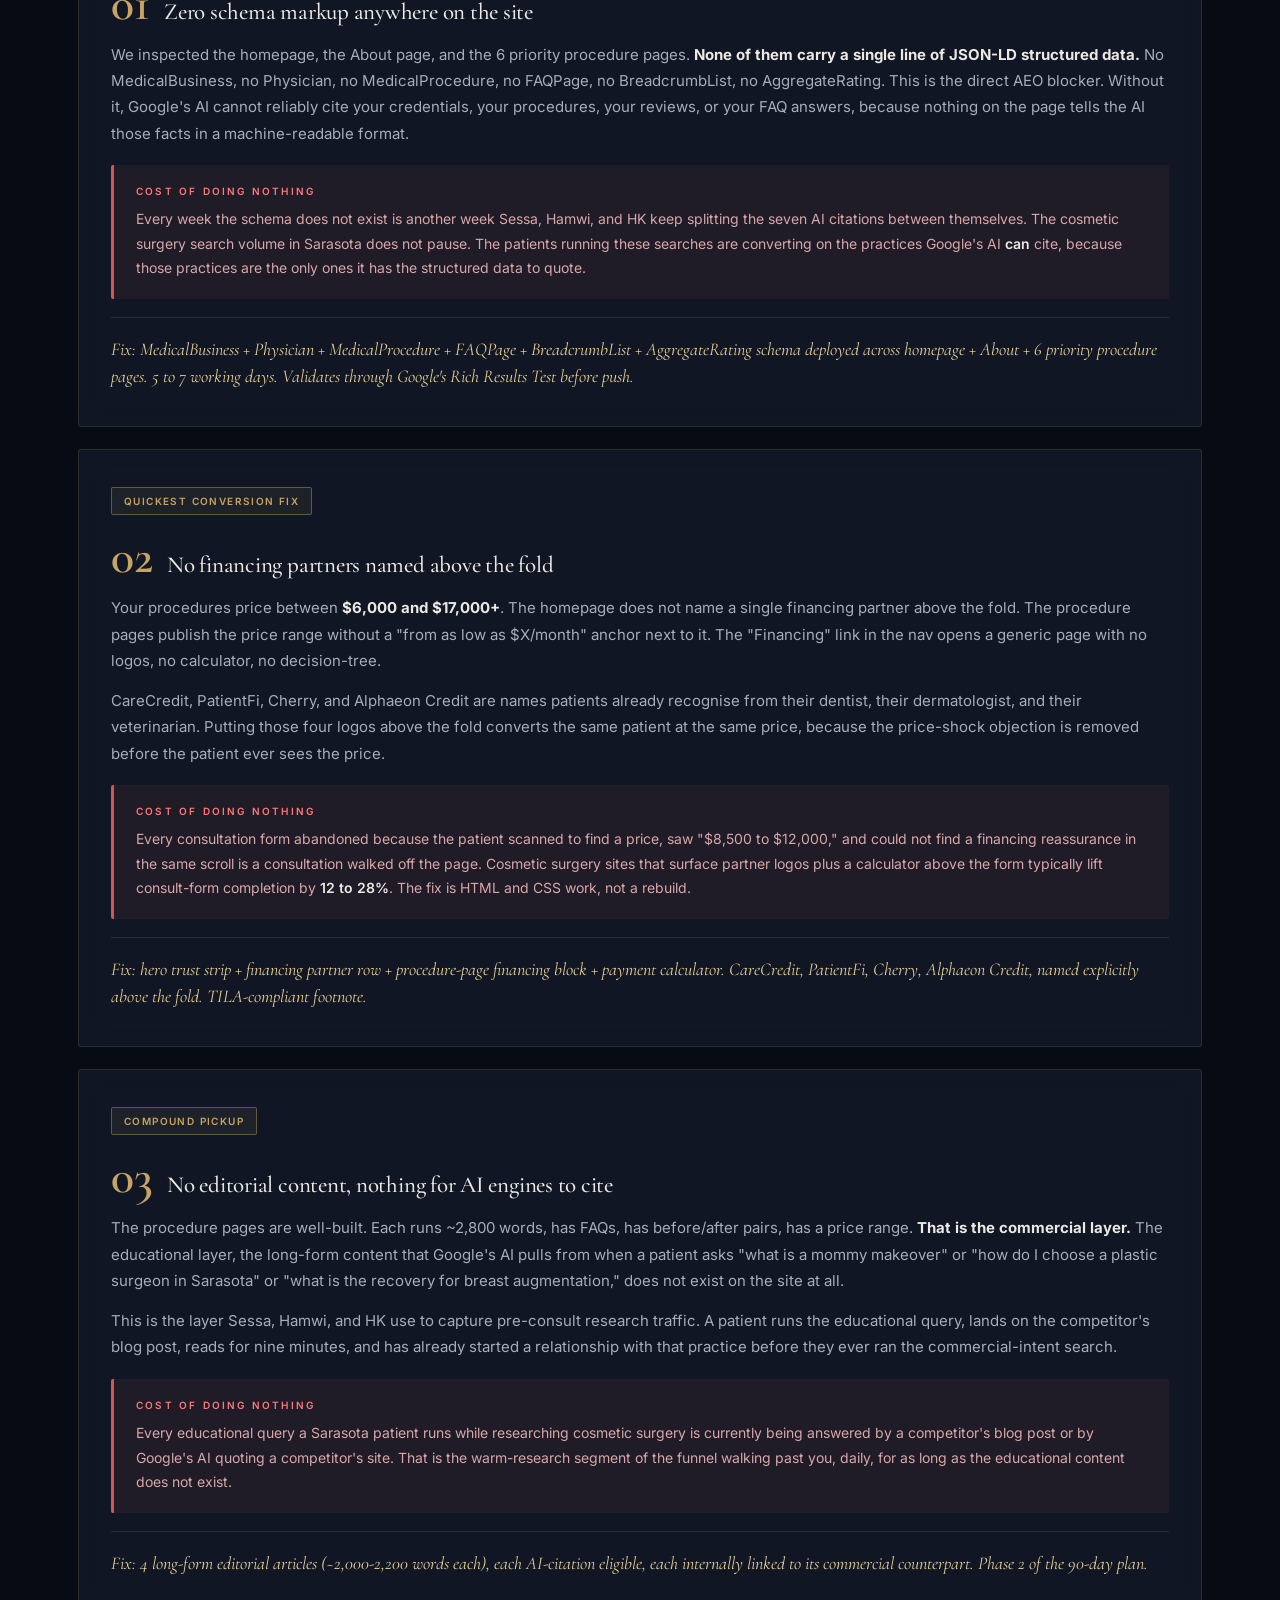
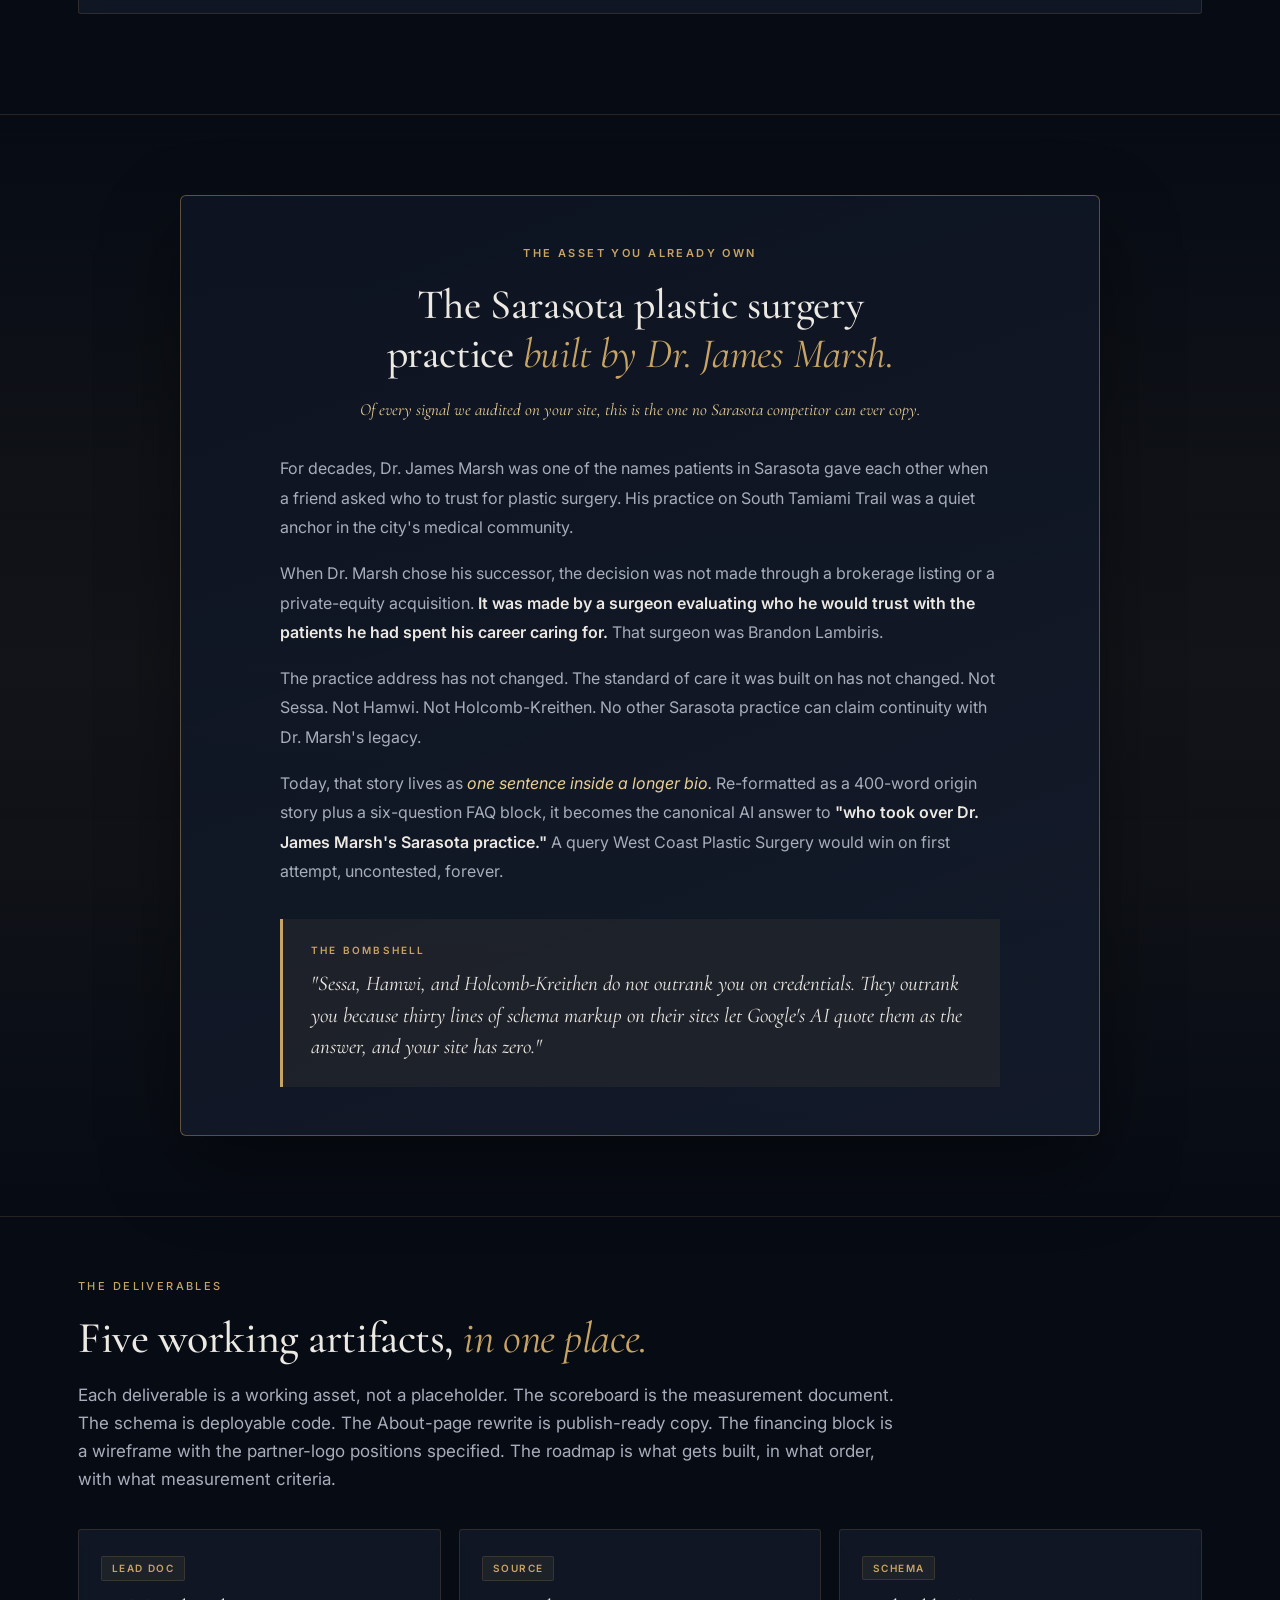
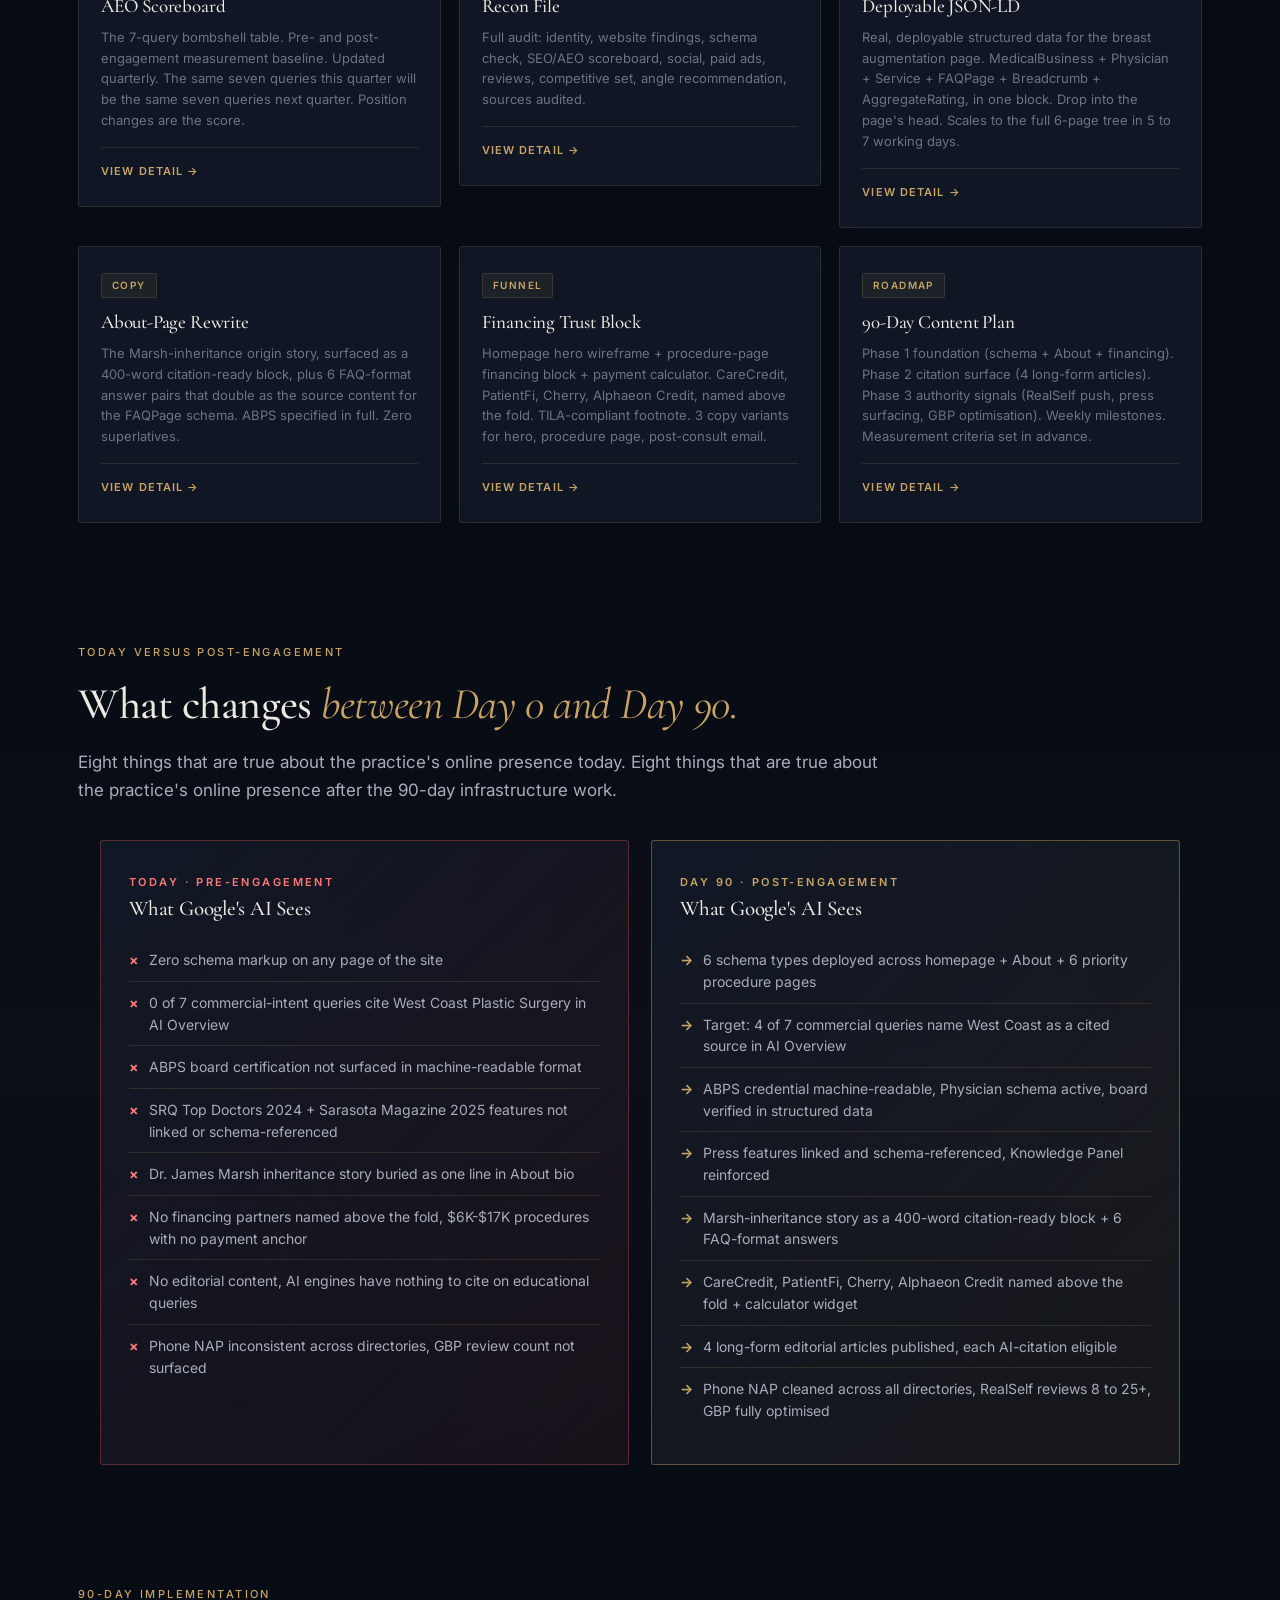
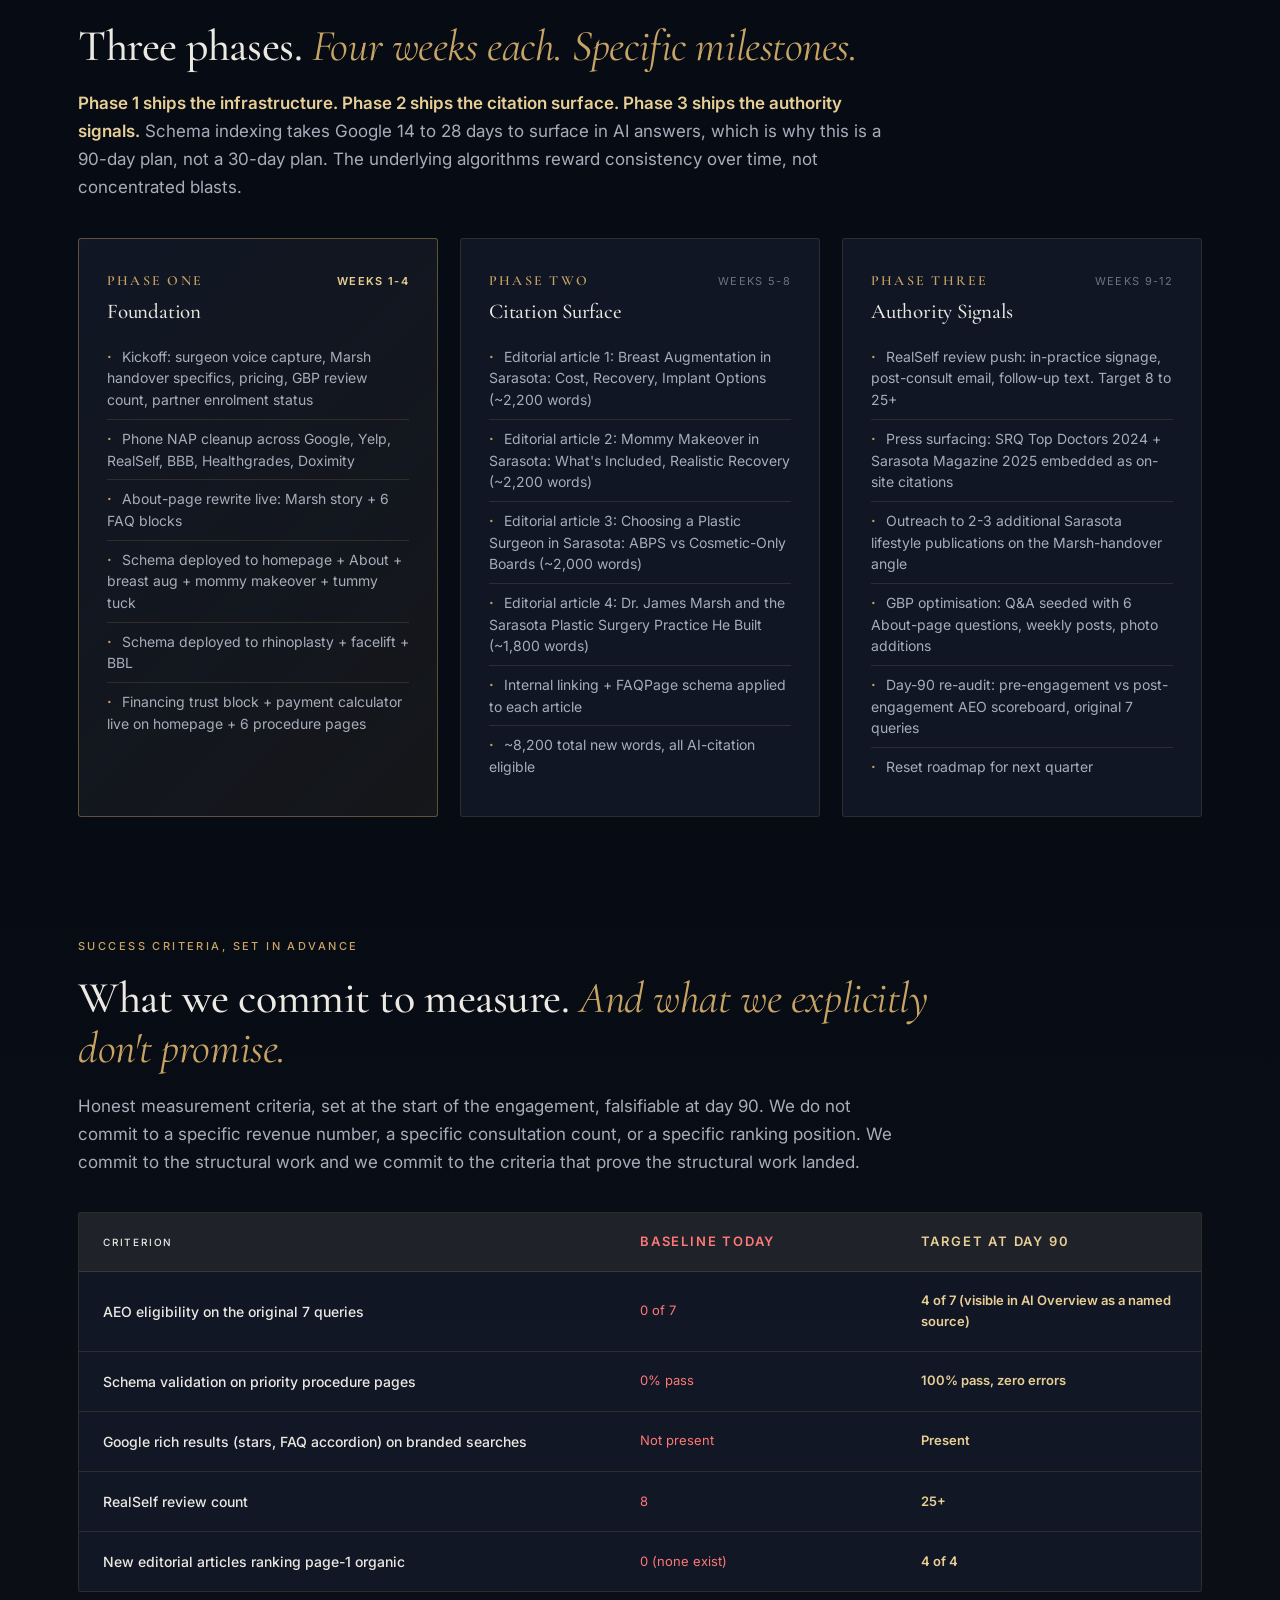
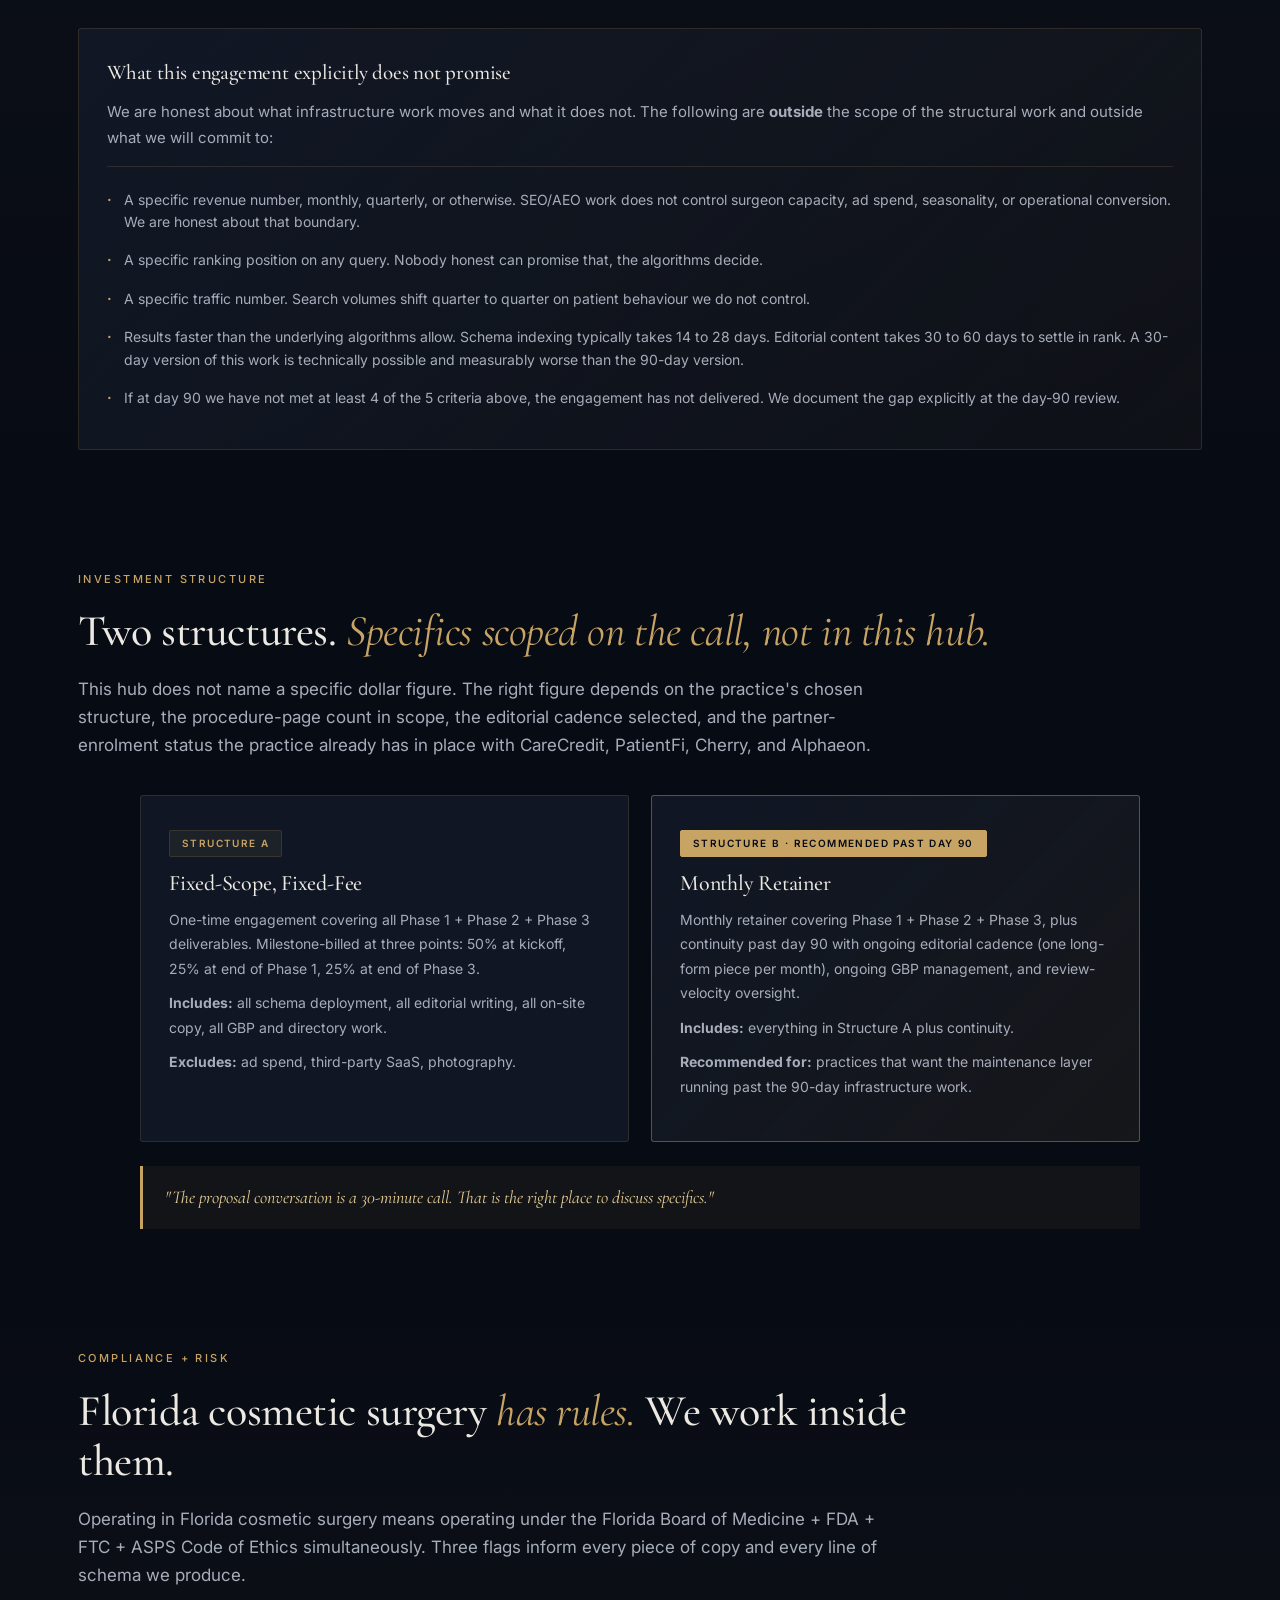
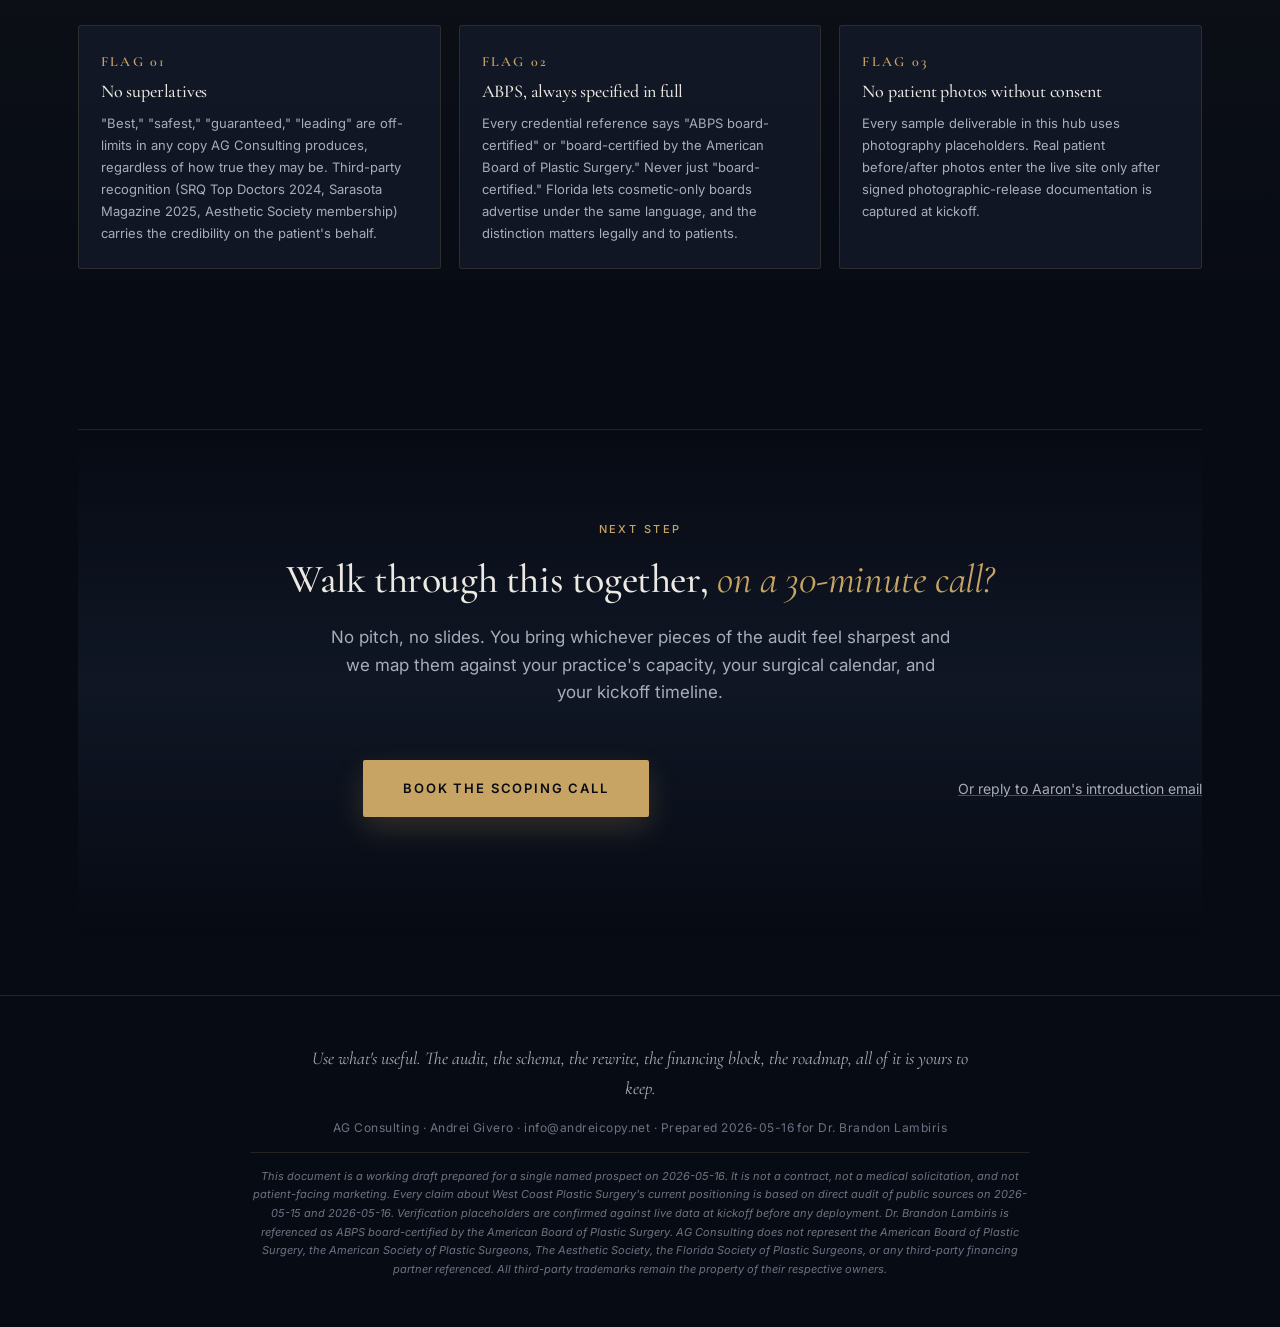
==== commit 46ed1f8e: "Deploy hub + docs + proof" ====
--- a/index.html
+++ b/index.html
@@ -10,7 +10,12 @@
 <meta property="og:description" content="0 of 7 AI citations on Sarasota's highest-intent cosmetic surgery searches. The Marsh inheritance moat. Schema markup, financing trust block, citation-ready About page.">
 <meta property="og:type" content="website">
 <meta property="og:url" content="https://andrei170.github.io/west-coast-plastic-surgery-hub/">
+<meta property="og:image" content="https://andrei170.github.io/west-coast-plastic-surgery-hub/og-image.png">
+<meta property="og:image:width" content="1200">
+<meta property="og:image:height" content="630">
+<meta property="og:image:alt" content="0 of 7 AI citations. AEO Audit for Dr. Brandon Lambiris, West Coast Plastic Surgery.">
 <meta name="twitter:card" content="summary_large_image">
+<meta name="twitter:image" content="https://andrei170.github.io/west-coast-plastic-surgery-hub/og-image.png">
 <link rel="icon" type="image/svg+xml" href="favicon.svg">
 <script defer data-domain="andrei170.github.io" src="https://plausible.io/js/script.js"></script>
 <link rel="preconnect" href="https://fonts.googleapis.com">
@@ -38,6 +43,12 @@
   .hero h2 em{color:var(--gold);font-style:italic}
   .cta-primary{display:inline-block;margin:18px auto;padding:18px 40px;background:var(--gold);color:var(--bg-deep);border-radius:2px;font-size:13px;font-weight:600;letter-spacing:0.14em;text-transform:uppercase;text-decoration:none;transition:all 0.3s ease;box-shadow:0 12px 30px rgba(200,164,100,0.2)}
   .cta-primary:hover{background:var(--gold-bright);transform:translateY(-2px)}
+  .hero-trust{display:flex;justify-content:center;gap:10px;flex-wrap:wrap;margin-top:36px;max-width:920px;margin-left:auto;margin-right:auto}
+  .hero-trust .chip{display:inline-flex;align-items:center;gap:6px;padding:7px 14px;background:rgba(20,28,44,0.55);border:1px solid var(--border-strong);border-radius:100px;font-size:11px;font-weight:500;letter-spacing:0.1em;text-transform:uppercase;color:var(--text-primary)}
+  .hero-trust .chip .stars{color:var(--gold);letter-spacing:0.02em;font-size:12px}
+  .hero-trust .chip .label{color:var(--text-secondary);font-weight:400;text-transform:none;letter-spacing:0.02em;font-size:12px}
+  .hero-trust .chip strong{color:var(--gold-bright);font-weight:600}
+  @media(max-width:600px){.hero-trust{gap:6px}.hero-trust .chip{padding:5px 10px;font-size:10px}}
   section{padding:60px 0}
   .section-eyebrow{font-size:11px;font-weight:500;letter-spacing:0.22em;text-transform:uppercase;color:var(--gold);margin-bottom:18px}
   .section-title{font-size:clamp(28px,3.8vw,44px);margin-bottom:18px;max-width:920px}
@@ -190,6 +201,12 @@
 <h1>Google's AI cites you on <strong>0 of 7</strong> of Sarasota's highest-intent cosmetic surgery searches.</h1>
 <h2>Sessa, Hamwi, and Holcomb-Kreithen split all seven. You earned SRQ Top Doctors 2024 and you inherited Dr. James Marsh's practice. <em>Google's AI doesn't know either.</em></h2>
 <a href="#book" class="cta-primary">Book A 30-Minute Scoping Call</a>
+<div class="hero-trust">
+<span class="chip"><span class="stars">★★★★★</span><span class="label"><strong>5.0</strong> Google</span></span>
+<span class="chip"><span class="label"><strong>ABPS</strong> Board-Certified</span></span>
+<span class="chip"><span class="label"><strong>SRQ</strong> Top Doctors 2024</span></span>
+<span class="chip"><span class="label"><strong>Sarasota Magazine</strong> 2025</span></span>
+</div>
 </div>
 </section>
 
@@ -245,6 +262,16 @@
 </div>
 </section>
 
+<section style="padding:40px 0">
+<div class="container-narrow" style="text-align:center;padding:40px 32px;background:rgba(200,164,100,0.04);border:1px solid rgba(200,164,100,0.18);border-radius:4px">
+<div class="section-eyebrow" style="margin-bottom:14px">Live Demo</div>
+<h2 style="font-size:clamp(22px,3vw,30px);margin-bottom:14px;font-family:'Cormorant Garamond',Georgia,serif;font-weight:500">Before you read the diagnosis, see the schema-deployed, Marsh-surfaced, financing-anchored version.</h2>
+<p style="font-size:15px;color:#a09c93;margin-bottom:24px;line-height:1.65">A working preview of what the homepage, About page, and procedure pages look like after the 90-day infrastructure work. Embedded JSON-LD schema. ABPS credential surfaced. Dr. Marsh inheritance in the hero. CareCredit, PatientFi, Cherry, Alphaeon Credit above the fold.</p>
+<a href="https://andrei170.github.io/west-coast-plastic-surgery-landing/" target="_blank" rel="noopener" style="display:inline-block;padding:14px 32px;background:#c8a464;color:#070b14;border-radius:2px;font-size:12px;font-weight:600;letter-spacing:0.14em;text-transform:uppercase;text-decoration:none">View the live demo &rarr;</a>
+<p style="font-size:11px;color:#6c685f;margin-top:18px;letter-spacing:0.04em">https://andrei170.github.io/west-coast-plastic-surgery-landing/</p>
+</div>
+</section>
+
 <section>
 <div class="container">
 <div class="section-eyebrow">The Three Site Bottlenecks</div>
@@ -304,19 +331,9 @@
 </div>
 <div class="moat-quote">
 <span class="quote-label">The Bombshell</span>
-"Dr. Lambiris, you earned SRQ Top Doctors 2024, you were featured in Sarasota Magazine, and you inherited Dr. James Marsh's practice. Google's AI doesn't know any of it, because there isn't one line of schema markup on your site."
-</div>
-</div>
-</div>
-</section>
-
-<section style="padding:40px 0">
-<div class="container-narrow" style="text-align:center;padding:40px 32px;background:rgba(200,164,100,0.04);border:1px solid rgba(200,164,100,0.18);border-radius:4px">
-<div class="section-eyebrow" style="margin-bottom:14px">Live Demo</div>
-<h2 style="font-size:clamp(22px,3vw,30px);margin-bottom:14px;font-family:'Cormorant Garamond',Georgia,serif;font-weight:500">See the schema-deployed, Marsh-surfaced, financing-anchored version of your site.</h2>
-<p style="font-size:15px;color:#a09c93;margin-bottom:24px;line-height:1.65">A working preview of what the homepage, About page, and procedure pages look like after the 90-day infrastructure work. Embedded JSON-LD schema. ABPS credential surfaced. Dr. Marsh inheritance in the hero. CareCredit, PatientFi, Cherry, Alphaeon Credit above the fold.</p>
-<a href="https://andrei170.github.io/west-coast-plastic-surgery-landing/" target="_blank" rel="noopener" style="display:inline-block;padding:14px 32px;background:#c8a464;color:#070b14;border-radius:2px;font-size:12px;font-weight:600;letter-spacing:0.14em;text-transform:uppercase;text-decoration:none">View the live demo &rarr;</a>
-<p style="font-size:11px;color:#6c685f;margin-top:18px;letter-spacing:0.04em">https://andrei170.github.io/west-coast-plastic-surgery-landing/</p>
+"Sessa, Hamwi, and Holcomb-Kreithen do not outrank you on credentials. They outrank you because thirty lines of schema markup on their sites let Google's AI quote them as the answer, and your site has zero."
+</div>
+</div>
 </div>
 </section>
 
